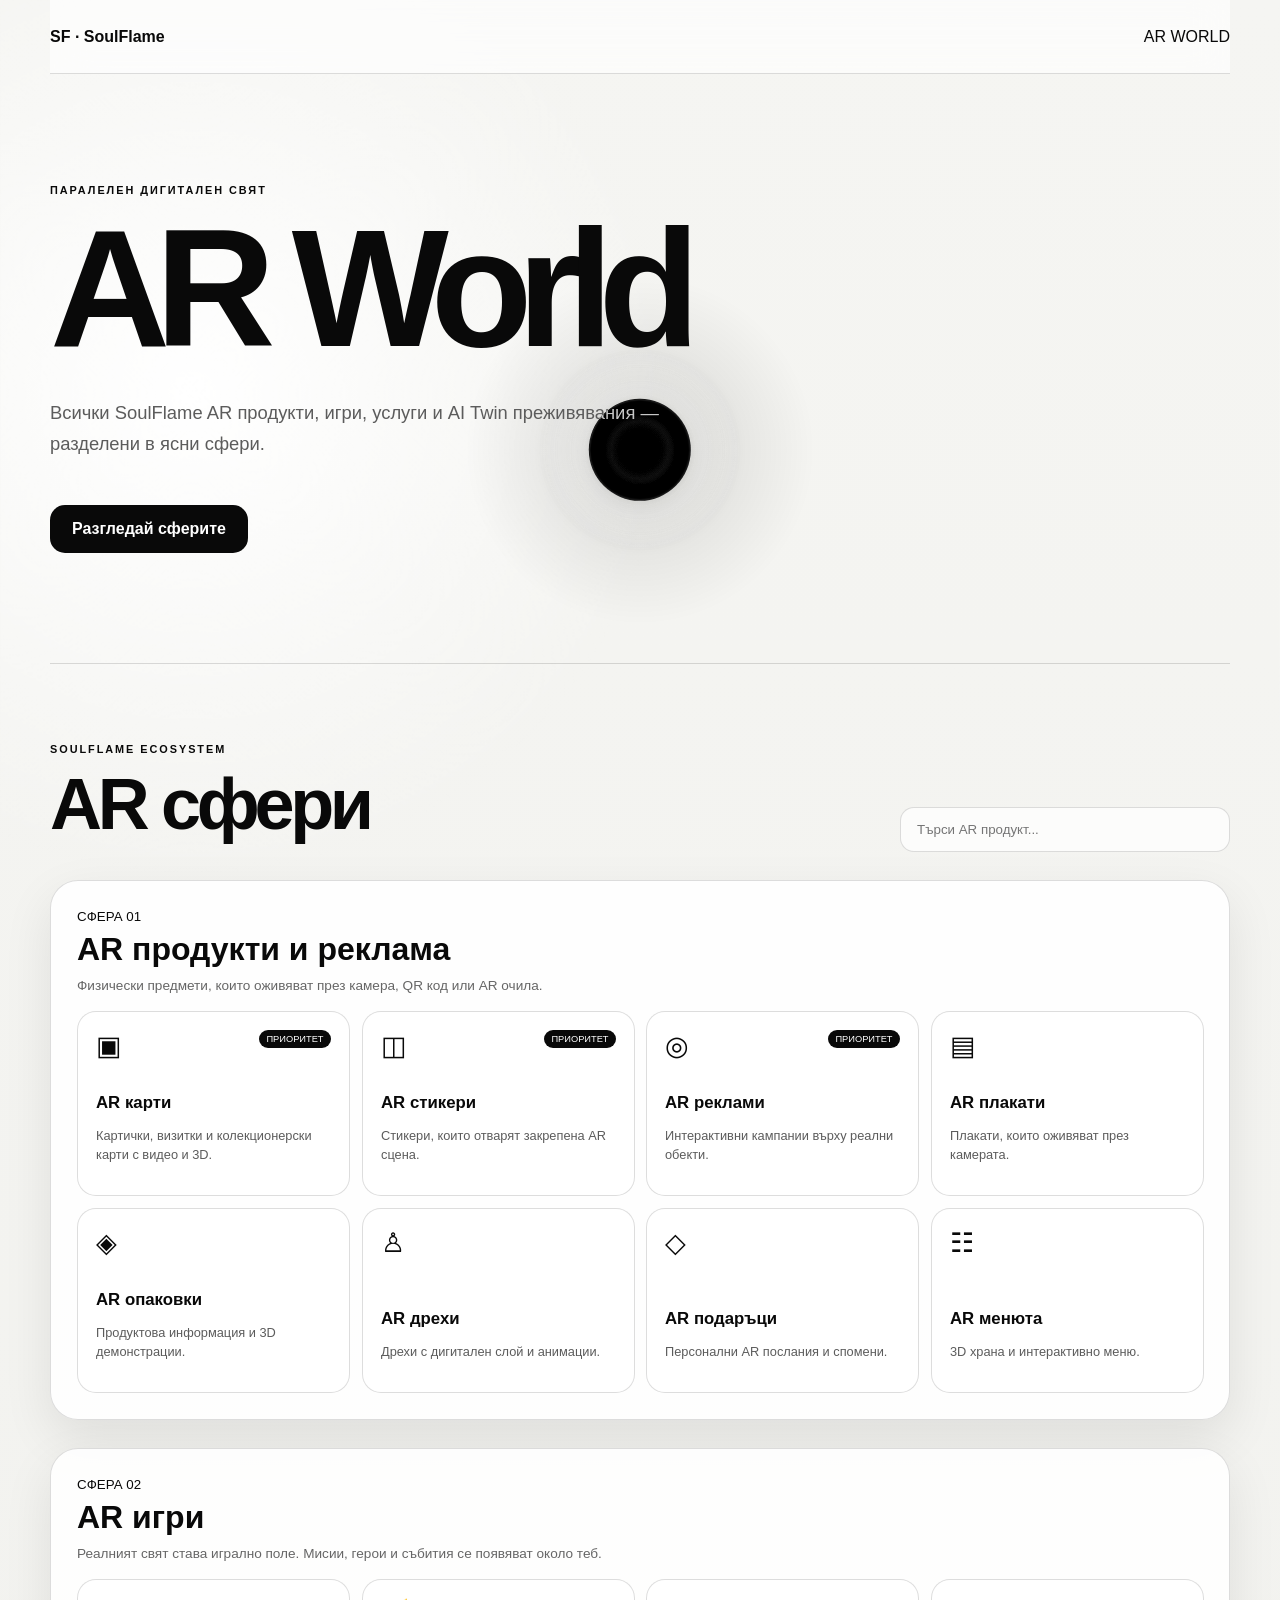
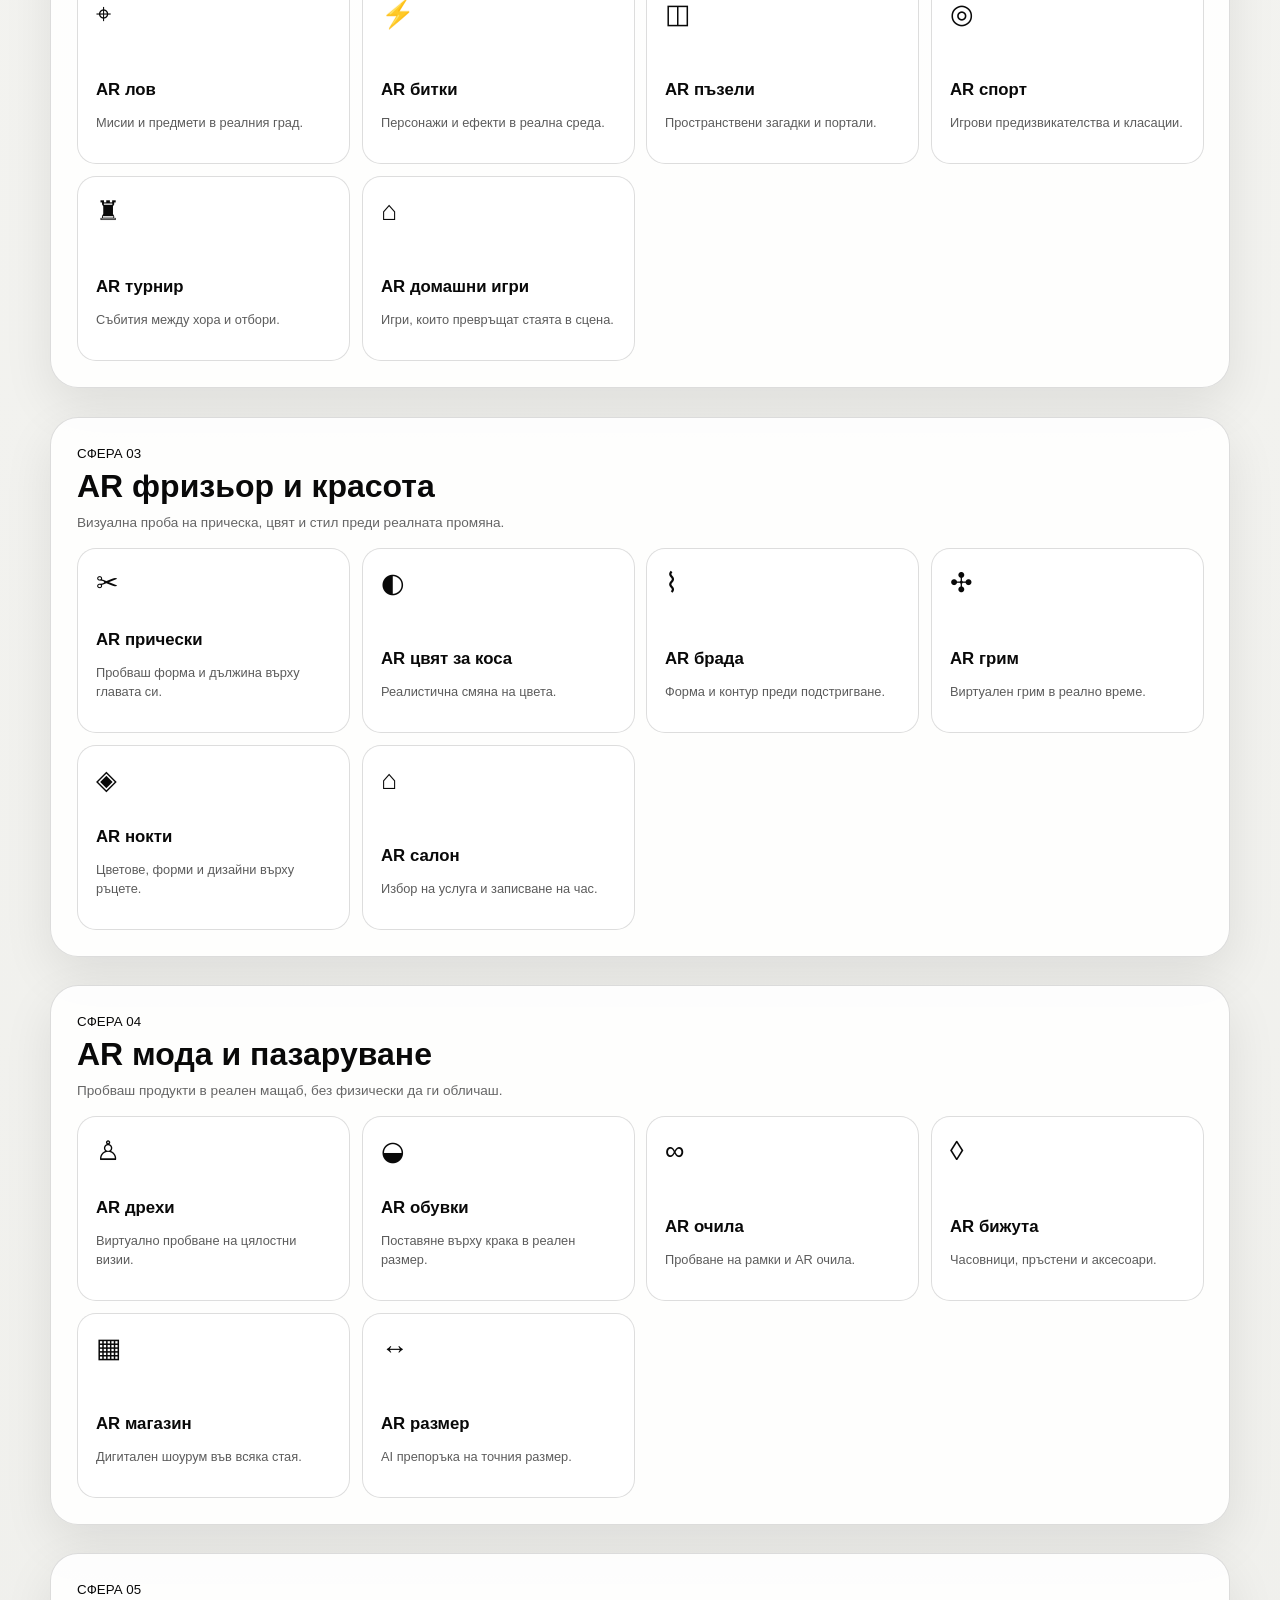
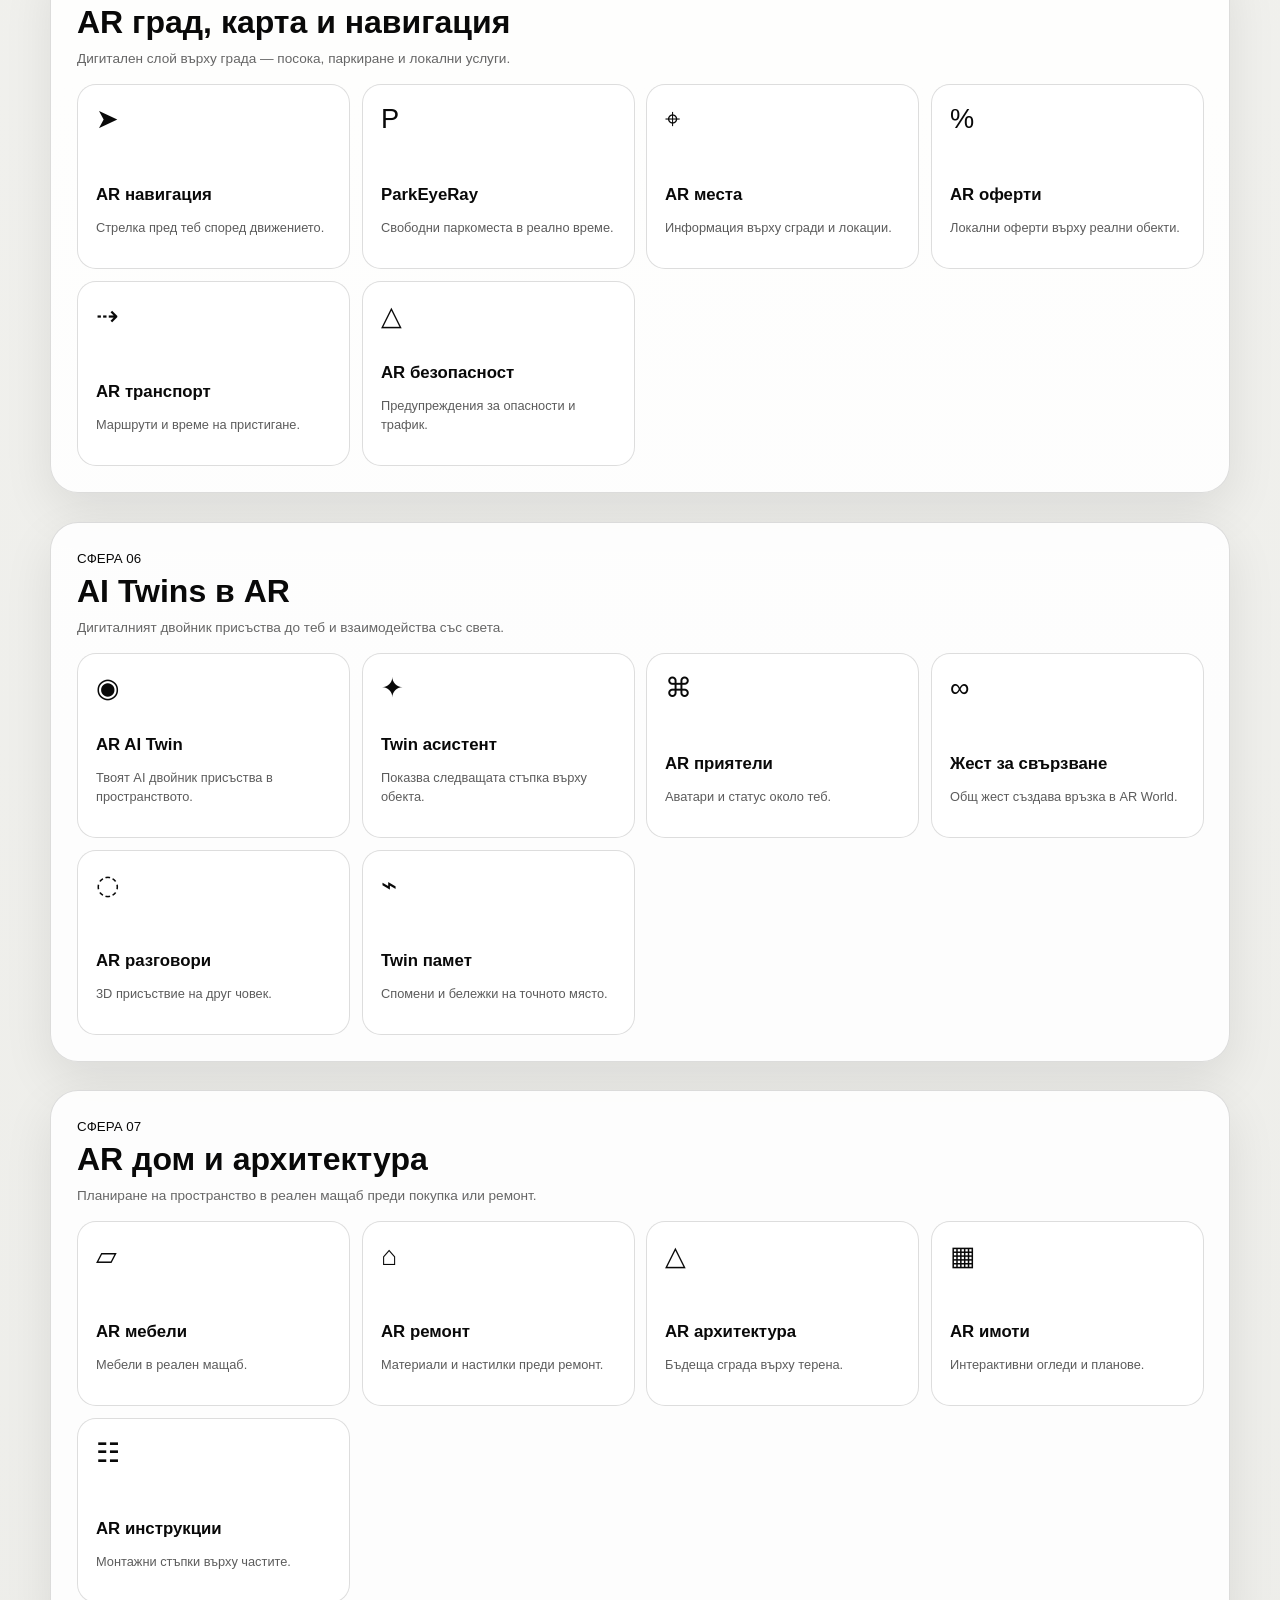
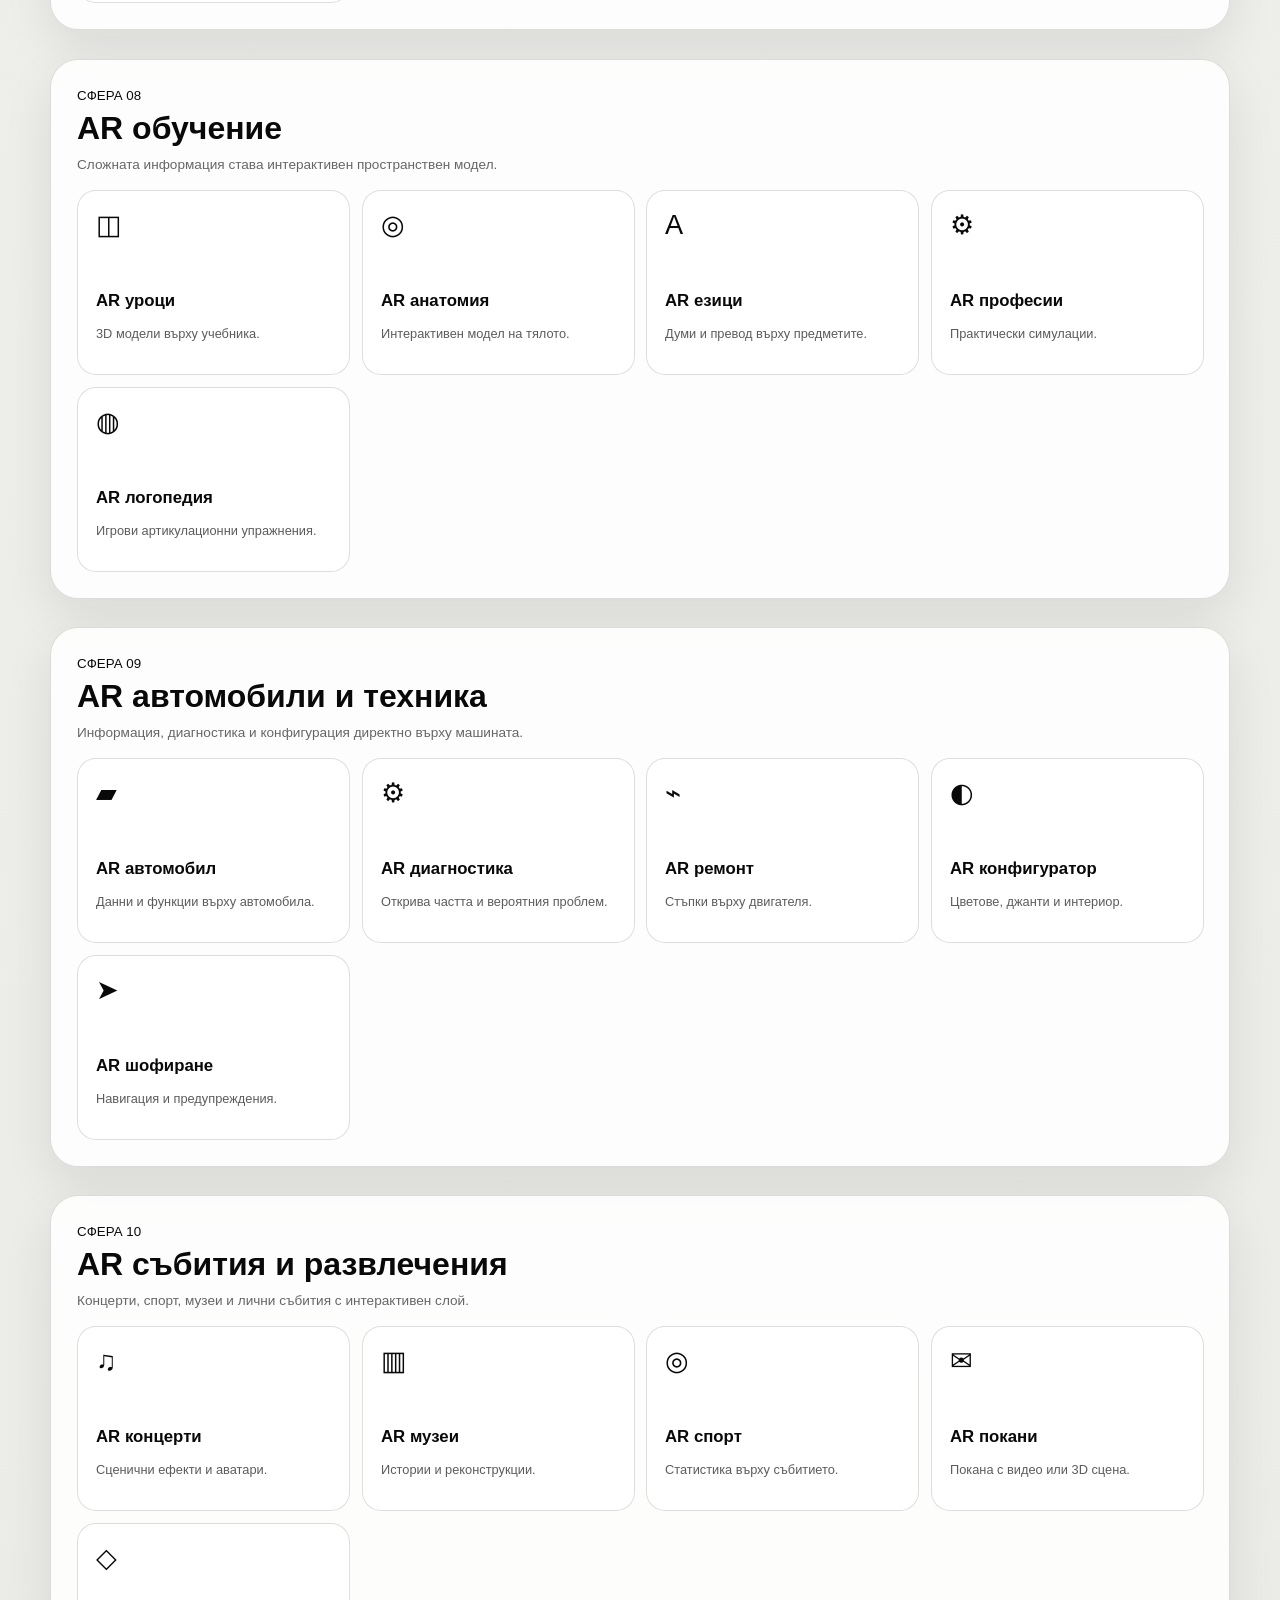
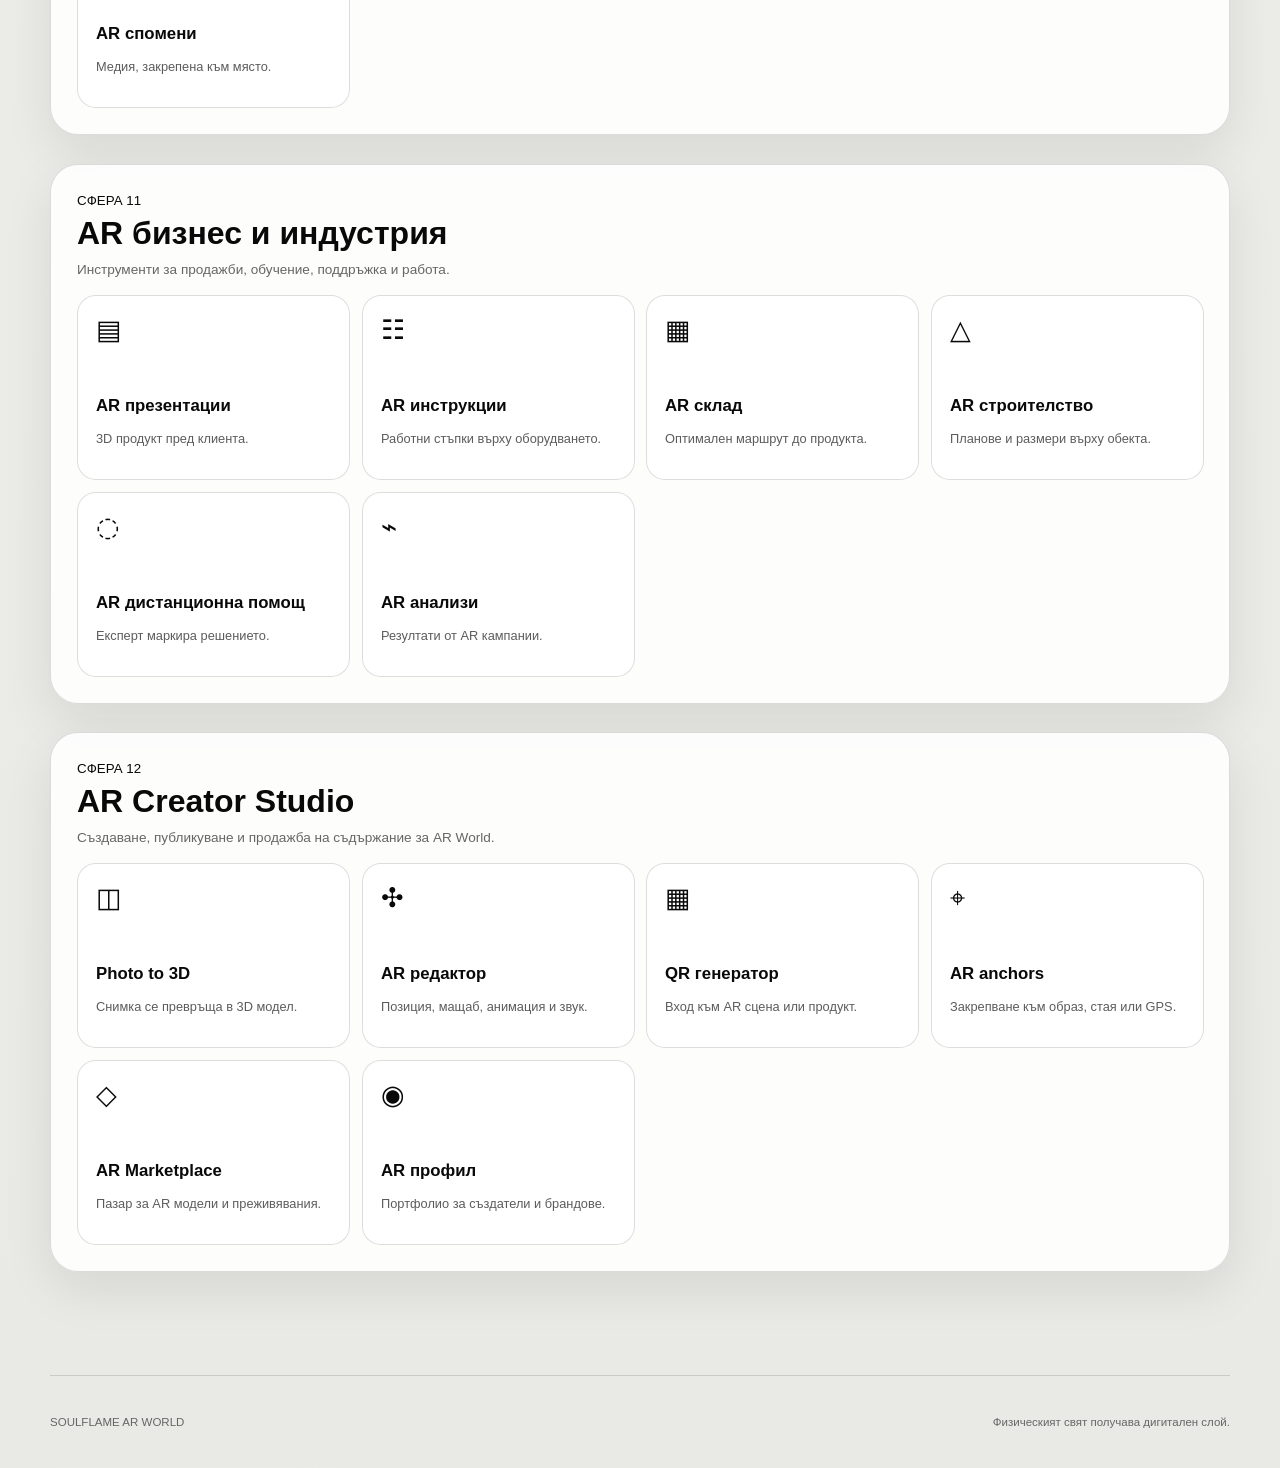
==== ar-world/index.html @ 96ba8c23 "Add final SoulFlame AR World deployment" ====
<!doctype html><html lang="bg"><head><meta charset="utf-8"><meta name="viewport" content="width=device-width,initial-scale=1"><meta name="theme-color" content="#f1f1ee"><title>AR World — SoulFlame</title><style>:root{--x:50vw;--y:50vh;--tx:0;--ty:0;font-family:Inter,Arial,sans-serif;color:#090909;background:#f1f1ee}*{box-sizing:border-box}html{scroll-behavior:smooth}body{margin:0;min-height:100vh;overflow-x:hidden;cursor:none;background:radial-gradient(circle at 15% 5%,#fff,transparent 30rem),linear-gradient(#f5f5f2,#e9e9e5)}a{color:inherit;text-decoration:none}.warp,.lens{position:fixed;pointer-events:none}.warp{inset:0;z-index:1;background:radial-gradient(52px 52px at var(--x) var(--y),#fff8,transparent 57%),radial-gradient(96px 96px at var(--x) var(--y),#0004,transparent 58%),radial-gradient(155px 155px at var(--x) var(--y),#fff3,transparent 67%),radial-gradient(230px 230px at var(--x) var(--y),#0002,transparent 76%);filter:grayscale(1) contrast(1.42)}.lens{left:var(--x);top:var(--y);width:clamp(76px,8vw,135px);aspect-ratio:1;transform:translate(-50%,-50%);border-radius:50%;z-index:99;background:#fff0;border:1px solid #fff2;backdrop-filter:invert(1) grayscale(1) contrast(1.82) brightness(1.03);-webkit-backdrop-filter:invert(1) grayscale(1) contrast(1.82) brightness(1.03);box-shadow:0 7px 18px #0000000d,inset 0 0 0 1px #ffffff0d}.lens:after{content:"";position:absolute;left:50%;top:50%;width:10px;height:10px;transform:translate(-50%,-50%);border-radius:50%;border:1px solid #0003}.wrap{position:relative;z-index:2;width:min(1180px,calc(100% - 32px));margin:auto}.top{height:74px;display:flex;align-items:center;justify-content:space-between;border-bottom:1px solid #0002;position:sticky;top:0;background:#ffffff9e;backdrop-filter:blur(18px);z-index:20}.brand{font-weight:850}.hero{min-height:590px;display:flex;flex-direction:column;justify-content:center;border-bottom:1px solid #0002;transform:perspective(1300px) rotateX(calc(var(--ty)*-1.5deg)) rotateY(calc(var(--tx)*1.5deg));transition:.14s}.hero small,.k{letter-spacing:.18em;font-weight:850;font-size:.68rem}.hero h1{font-size:clamp(4.5rem,13vw,10.5rem);line-height:.82;letter-spacing:-.09em;margin:24px 0}.hero p{max-width:650px;color:#5c5c5c;font-size:1.15rem;line-height:1.65}.btn{display:inline-flex;margin-top:28px;padding:15px 22px;border-radius:15px;background:#090909;color:#fff;font-weight:850;width:max-content}.catalog{padding:75px 0}.toolbar{display:flex;justify-content:space-between;align-items:end;gap:20px}.catalog h2{font-size:clamp(2.5rem,6vw,4.5rem);letter-spacing:-.06em;margin:.4rem 0}.search{width:min(330px,100%);padding:14px 16px;border:1px solid #0002;border-radius:14px;background:#ffffffb8}.sphere{padding:26px;margin:28px 0;border:1px solid #0002;border-radius:28px;background:#ffffffe0;box-shadow:0 18px 50px #00000016;transform:perspective(1400px) rotateX(calc(var(--ty)*-1deg)) rotateY(calc(var(--tx)*1deg));transition:.15s}.sphere h3{font-size:2rem;margin:.4rem 0 18px}.sphere .desc{color:#666;font-size:.85rem;margin:-8px 0 18px}.grid{display:grid;grid-template-columns:repeat(4,minmax(0,1fr));gap:12px}.card{min-height:185px;padding:18px;border:1px solid #0002;border-radius:19px;background:#fff;display:flex;flex-direction:column;transition:.13s;transform:perspective(900px) rotateX(var(--rx,0deg)) rotateY(var(--ry,0deg)) translate(var(--sx,0px),var(--sy,0px))}.card:hover{box-shadow:0 18px 35px #0002}.card b{font-size:1.05rem;margin-top:auto}.card p{font-size:.8rem;line-height:1.5;color:#5c5c5c}.icon{font-size:1.7rem}.badge{font-size:.58rem;background:#090909;color:#fff;padding:4px 7px;border-radius:999px;float:right}footer{padding:40px 0;border-top:1px solid #0002;color:#666;font-size:.72rem;display:flex;justify-content:space-between}@media(max-width:900px){.grid{grid-template-columns:repeat(2,1fr)}.toolbar{align-items:start;flex-direction:column}}@media(max-width:620px){body{cursor:auto}.lens,.warp{display:none}.grid{grid-template-columns:1fr}.hero,.sphere{transform:none}.wrap{width:calc(100% - 20px)}}</style></head><body><div class="warp"></div><div class="lens"></div><div class="wrap"><header class="top"><div class="brand">SF · SoulFlame</div><div>AR WORLD</div></header><section class="hero"><small>ПАРАЛЕЛЕН ДИГИТАЛЕН СВЯТ</small><h1>AR <strong>World</strong></h1><p>Всички SoulFlame AR продукти, игри, услуги и AI Twin преживявания — разделени в ясни сфери.</p><a class="btn" href="#catalog">Разгледай сферите</a></section><main id="catalog" class="catalog"><div class="toolbar"><div><span class="k">SOULFLAME ECOSYSTEM</span><h2>AR сфери</h2></div><input id="q" class="search" placeholder="Търси AR продукт..."></div><div id="spheres"></div></main><footer><span>SOULFLAME AR WORLD</span><span>Физическият свят получава дигитален слой.</span></footer></div><script>const D=[['AR продукти и реклама','Физически предмети, които оживяват през камера, QR код или AR очила.',[['AR карти','▣','Картички, визитки и колекционерски карти с видео и 3D.'],['AR стикери','◫','Стикери, които отварят закрепена AR сцена.'],['AR реклами','◎','Интерактивни кампании върху реални обекти.'],['AR плакати','▤','Плакати, които оживяват през камерата.'],['AR опаковки','◈','Продуктова информация и 3D демонстрации.'],['AR дрехи','♙','Дрехи с дигитален слой и анимации.'],['AR подаръци','◇','Персонални AR послания и спомени.'],['AR менюта','☷','3D храна и интерактивно меню.']]],['AR игри','Реалният свят става игрално поле. Мисии, герои и събития се появяват около теб.',[['AR лов','⌖','Мисии и предмети в реалния град.'],['AR битки','⚡','Персонажи и ефекти в реална среда.'],['AR пъзели','◫','Пространствени загадки и портали.'],['AR спорт','◎','Игрови предизвикателства и класации.'],['AR турнир','♜','Събития между хора и отбори.'],['AR домашни игри','⌂','Игри, които превръщат стаята в сцена.']]],['AR фризьор и красота','Визуална проба на прическа, цвят и стил преди реалната промяна.',[['AR прически','✂','Пробваш форма и дължина върху главата си.'],['AR цвят за коса','◐','Реалистична смяна на цвета.'],['AR брада','⌇','Форма и контур преди подстригване.'],['AR грим','✣','Виртуален грим в реално време.'],['AR нокти','◈','Цветове, форми и дизайни върху ръцете.'],['AR салон','⌂','Избор на услуга и записване на час.']]],['AR мода и пазаруване','Пробваш продукти в реален мащаб, без физически да ги обличаш.',[['AR дрехи','♙','Виртуално пробване на цялостни визии.'],['AR обувки','◒','Поставяне върху крака в реален размер.'],['AR очила','∞','Пробване на рамки и AR очила.'],['AR бижута','◊','Часовници, пръстени и аксесоари.'],['AR магазин','▦','Дигитален шоурум във всяка стая.'],['AR размер','↔','AI препоръка на точния размер.']]],['AR град, карта и навигация','Дигитален слой върху града — посока, паркиране и локални услуги.',[['AR навигация','➤','Стрелка пред теб според движението.'],['ParkEyeRay','P','Свободни паркоместа в реално време.'],['AR места','⌖','Информация върху сгради и локации.'],['AR оферти','%','Локални оферти върху реални обекти.'],['AR транспорт','⇢','Маршрути и време на пристигане.'],['AR безопасност','△','Предупреждения за опасности и трафик.']]],['AI Twins в AR','Дигиталният двойник присъства до теб и взаимодейства със света.',[['AR AI Twin','◉','Твоят AI двойник присъства в пространството.'],['Twin асистент','✦','Показва следващата стъпка върху обекта.'],['AR приятели','⌘','Аватари и статус около теб.'],['Жест за свързване','∞','Общ жест създава връзка в AR World.'],['AR разговори','◌','3D присъствие на друг човек.'],['Twin памет','⌁','Спомени и бележки на точното място.']]],['AR дом и архитектура','Планиране на пространство в реален мащаб преди покупка или ремонт.',[['AR мебели','▱','Мебели в реален мащаб.'],['AR ремонт','⌂','Материали и настилки преди ремонт.'],['AR архитектура','△','Бъдеща сграда върху терена.'],['AR имоти','▦','Интерактивни огледи и планове.'],['AR инструкции','☷','Монтажни стъпки върху частите.']]],['AR обучение','Сложната информация става интерактивен пространствен модел.',[['AR уроци','◫','3D модели върху учебника.'],['AR анатомия','◎','Интерактивен модел на тялото.'],['AR езици','A','Думи и превод върху предметите.'],['AR професии','⚙','Практически симулации.'],['AR логопедия','◍','Игрови артикулационни упражнения.']]],['AR автомобили и техника','Информация, диагностика и конфигурация директно върху машината.',[['AR автомобил','▰','Данни и функции върху автомобила.'],['AR диагностика','⚙','Открива частта и вероятния проблем.'],['AR ремонт','⌁','Стъпки върху двигателя.'],['AR конфигуратор','◐','Цветове, джанти и интериор.'],['AR шофиране','➤','Навигация и предупреждения.']]],['AR събития и развлечения','Концерти, спорт, музеи и лични събития с интерактивен слой.',[['AR концерти','♫','Сценични ефекти и аватари.'],['AR музеи','▥','Истории и реконструкции.'],['AR спорт','◎','Статистика върху събитието.'],['AR покани','✉','Покана с видео или 3D сцена.'],['AR спомени','◇','Медия, закрепена към място.']]],['AR бизнес и индустрия','Инструменти за продажби, обучение, поддръжка и работа.',[['AR презентации','▤','3D продукт пред клиента.'],['AR инструкции','☷','Работни стъпки върху оборудването.'],['AR склад','▦','Оптимален маршрут до продукта.'],['AR строителство','△','Планове и размери върху обекта.'],['AR дистанционна помощ','◌','Експерт маркира решението.'],['AR анализи','⌁','Резултати от AR кампании.']]],['AR Creator Studio','Създаване, публикуване и продажба на съдържание за AR World.',[['Photo to 3D','◫','Снимка се превръща в 3D модел.'],['AR редактор','✣','Позиция, мащаб, анимация и звук.'],['QR генератор','▦','Вход към AR сцена или продукт.'],['AR anchors','⌖','Закрепване към образ, стая или GPS.'],['AR Marketplace','◇','Пазар за AR модели и преживявания.'],['AR профил','◉','Портфолио за създатели и брандове.']]]];const R=document.getElementById('spheres'),Q=document.getElementById('q');function render(q=''){q=q.toLowerCase();R.innerHTML=D.map((s,i)=>{const a=s[2].filter(x=>(s[0]+s[1]+x.join(' ')).toLowerCase().includes(q));if(!a.length)return'';return`<section class="sphere"><small>СФЕРА ${String(i+1).padStart(2,'0')}</small><h3>${s[0]}</h3><p class="desc">${s[1]}</p><div class="grid">${a.map((x,j)=>`<article class="card"><div><span class="icon">${x[1]}</span>${i===0&&j<3?'<span class="badge">ПРИОРИТЕТ</span>':''}</div><b>${x[0]}</b><p>${x[2]}</p></article>`).join('')}</div></section>`}).join('')}Q.oninput=e=>render(e.target.value);render();let mx=innerWidth/2,my=innerHeight/2,p=0;function tick(){p=0;let r=document.documentElement;r.style.setProperty('--x',mx+'px');r.style.setProperty('--y',my+'px');let ox=(mx-innerWidth/2)/(innerWidth/2),oy=(my-innerHeight/2)/(innerHeight/2);r.style.setProperty('--tx',(ox*5.4).toFixed(2));r.style.setProperty('--ty',(oy*5.4).toFixed(2));document.querySelectorAll('.card').forEach(c=>{let b=c.getBoundingClientRect(),dx=mx-(b.left+b.width/2),dy=my-(b.top+b.height/2),d=Math.hypot(dx,dy),f=Math.max(0,1-d/180);c.style.setProperty('--ry',((dx/b.width)*8*f).toFixed(2)+'deg');c.style.setProperty('--rx',((-dy/b.height)*8*f).toFixed(2)+'deg');c.style.setProperty('--sx',((dx/b.width)*8*f).toFixed(2)+'px');c.style.setProperty('--sy',((dy/b.height)*8*f).toFixed(2)+'px')})}addEventListener('pointermove',e=>{mx=e.clientX;my=e.clientY;if(!p){p=1;requestAnimationFrame(tick)}});tick();</script></body></html>
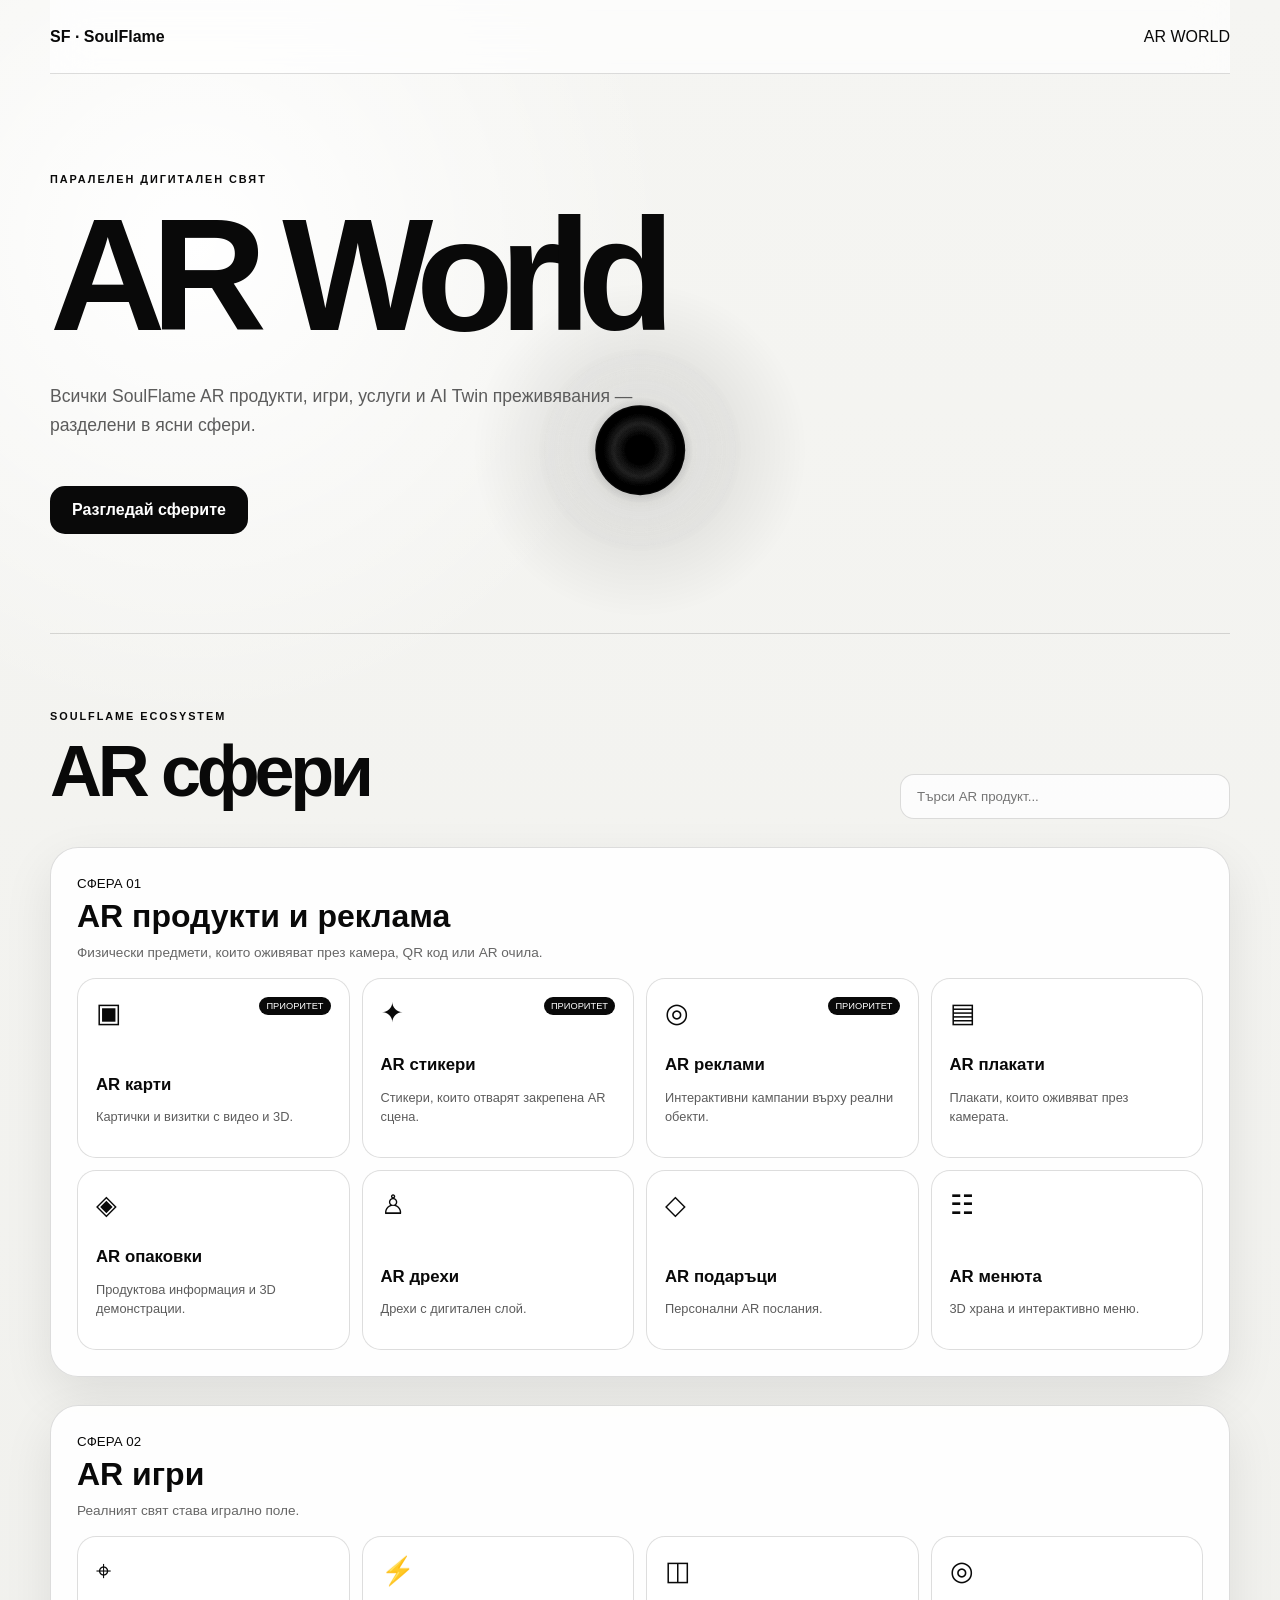
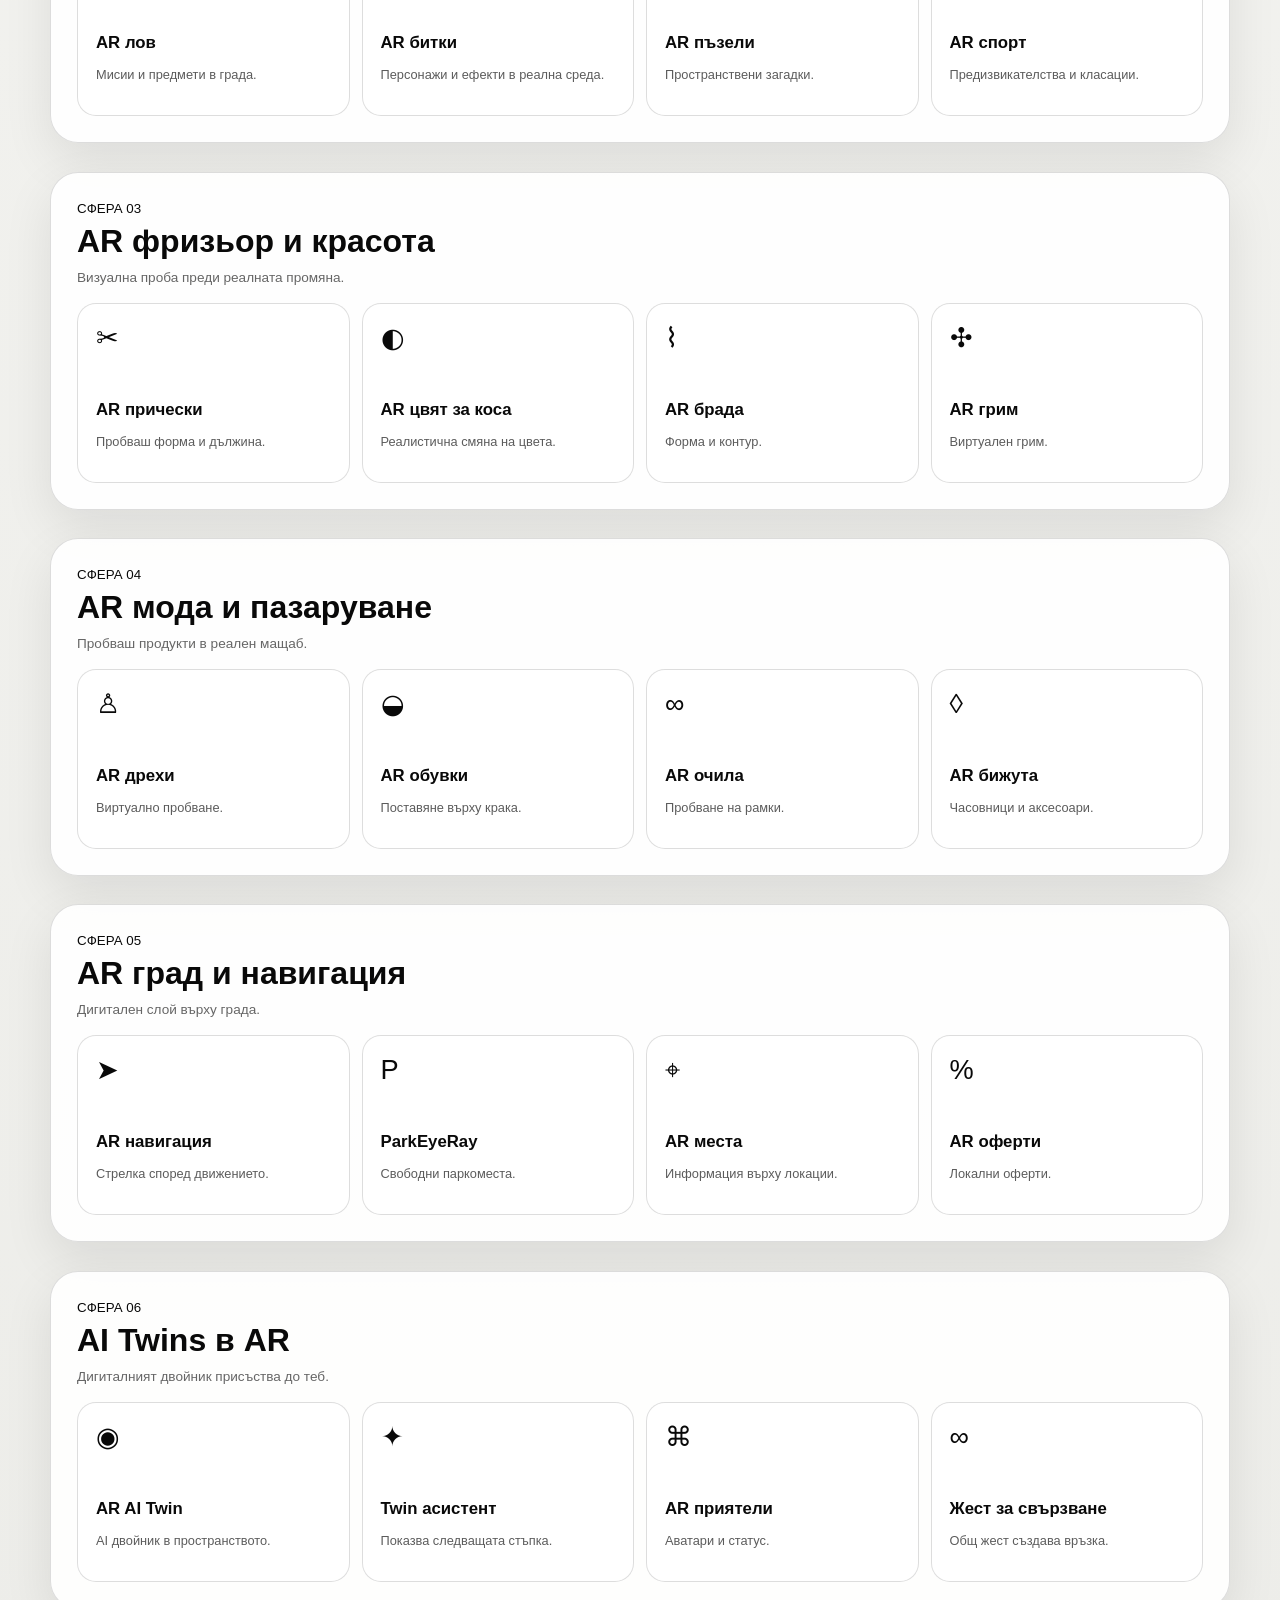
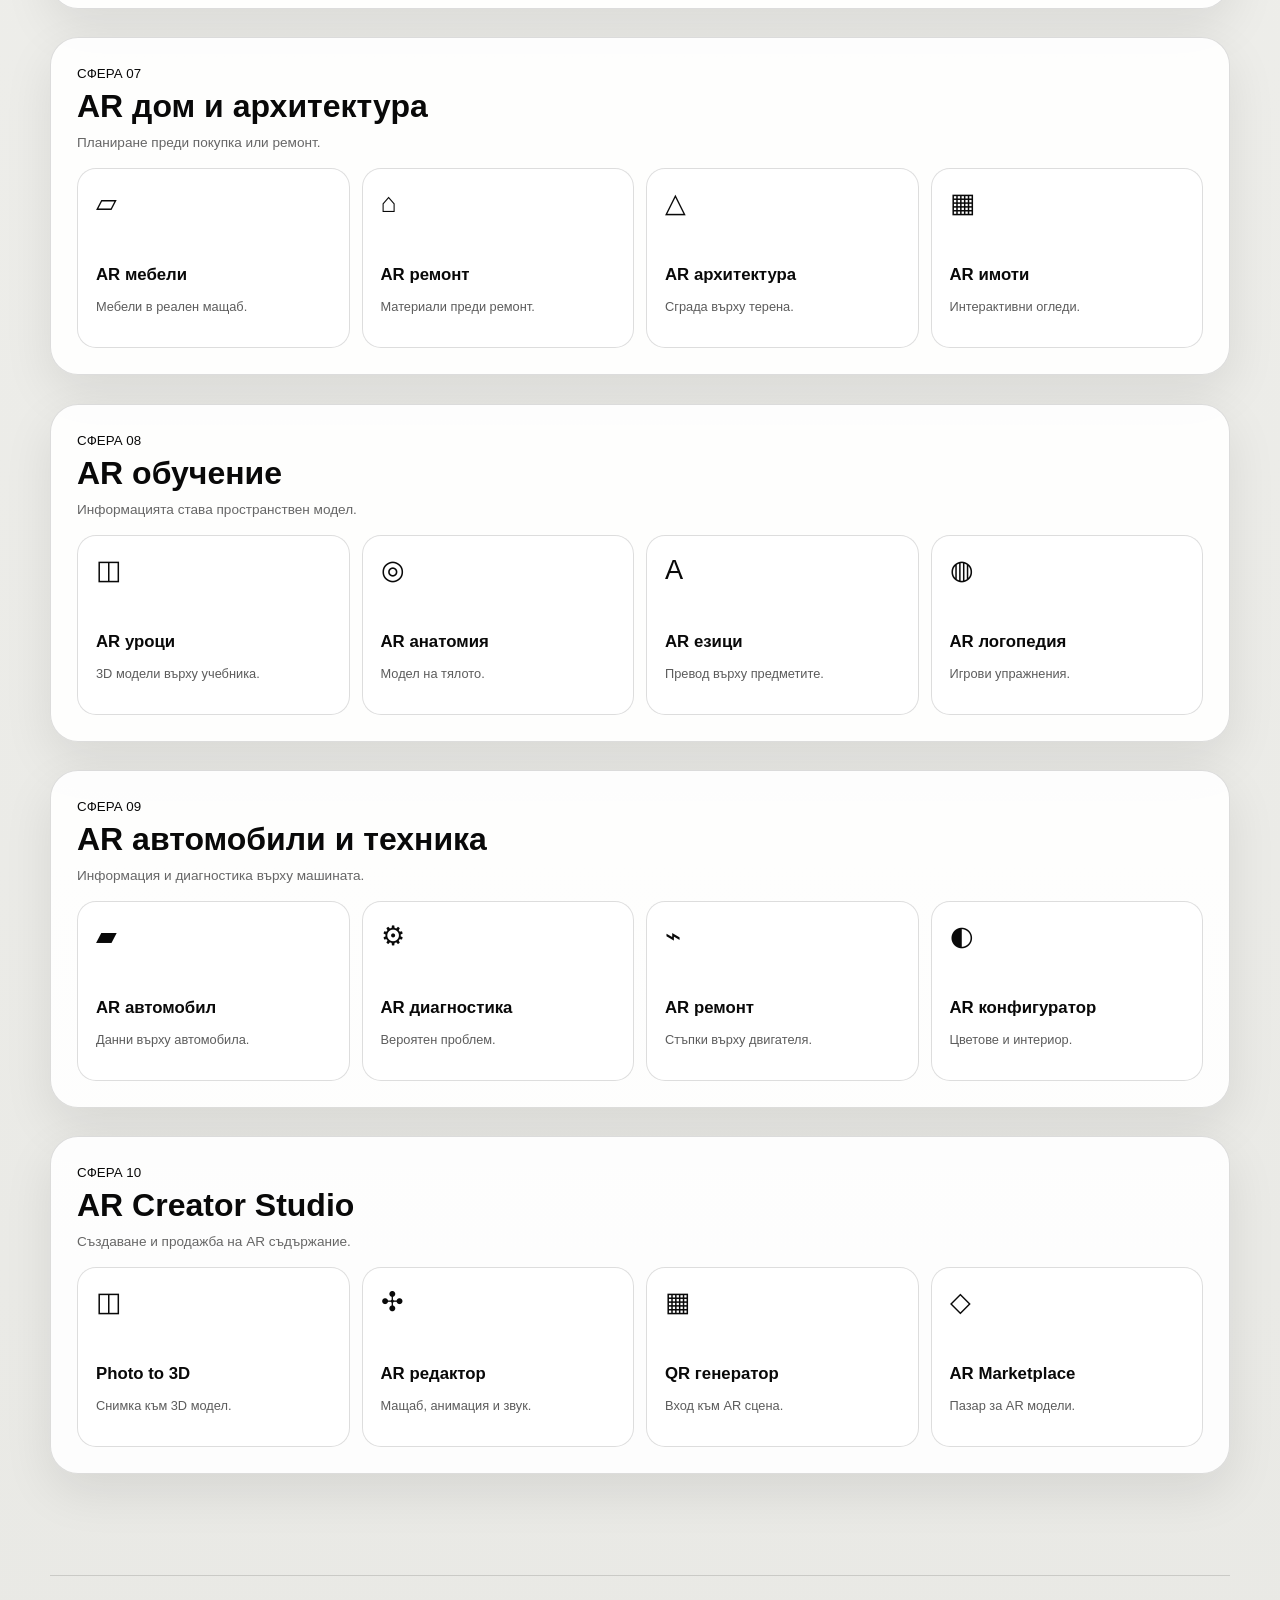
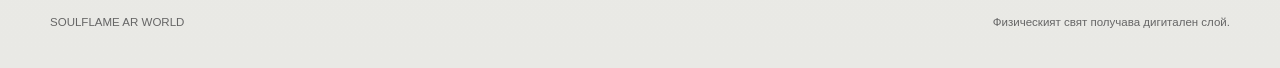
==== commit 412e5ebd: "Add AR stickers store link" ====
--- a/ar-world/index.html
+++ b/ar-world/index.html
@@ -1 +1 @@
-<!doctype html><html lang="bg"><head><meta charset="utf-8"><meta name="viewport" content="width=device-width,initial-scale=1"><meta name="theme-color" content="#f1f1ee"><title>AR World — SoulFlame</title><style>:root{--x:50vw;--y:50vh;--tx:0;--ty:0;font-family:Inter,Arial,sans-serif;color:#090909;background:#f1f1ee}*{box-sizing:border-box}html{scroll-behavior:smooth}body{margin:0;min-height:100vh;overflow-x:hidden;cursor:none;background:radial-gradient(circle at 15% 5%,#fff,transparent 30rem),linear-gradient(#f5f5f2,#e9e9e5)}a{color:inherit;text-decoration:none}.warp,.lens{position:fixed;pointer-events:none}.warp{inset:0;z-index:1;background:radial-gradient(52px 52px at var(--x) var(--y),#fff8,transparent 57%),radial-gradient(96px 96px at var(--x) var(--y),#0004,transparent 58%),radial-gradient(155px 155px at var(--x) var(--y),#fff3,transparent 67%),radial-gradient(230px 230px at var(--x) var(--y),#0002,transparent 76%);filter:grayscale(1) contrast(1.42)}.lens{left:var(--x);top:var(--y);width:clamp(76px,8vw,135px);aspect-ratio:1;transform:translate(-50%,-50%);border-radius:50%;z-index:99;background:#fff0;border:1px solid #fff2;backdrop-filter:invert(1) grayscale(1) contrast(1.82) brightness(1.03);-webkit-backdrop-filter:invert(1) grayscale(1) contrast(1.82) brightness(1.03);box-shadow:0 7px 18px #0000000d,inset 0 0 0 1px #ffffff0d}.lens:after{content:"";position:absolute;left:50%;top:50%;width:10px;height:10px;transform:translate(-50%,-50%);border-radius:50%;border:1px solid #0003}.wrap{position:relative;z-index:2;width:min(1180px,calc(100% - 32px));margin:auto}.top{height:74px;display:flex;align-items:center;justify-content:space-between;border-bottom:1px solid #0002;position:sticky;top:0;background:#ffffff9e;backdrop-filter:blur(18px);z-index:20}.brand{font-weight:850}.hero{min-height:590px;display:flex;flex-direction:column;justify-content:center;border-bottom:1px solid #0002;transform:perspective(1300px) rotateX(calc(var(--ty)*-1.5deg)) rotateY(calc(var(--tx)*1.5deg));transition:.14s}.hero small,.k{letter-spacing:.18em;font-weight:850;font-size:.68rem}.hero h1{font-size:clamp(4.5rem,13vw,10.5rem);line-height:.82;letter-spacing:-.09em;margin:24px 0}.hero p{max-width:650px;color:#5c5c5c;font-size:1.15rem;line-height:1.65}.btn{display:inline-flex;margin-top:28px;padding:15px 22px;border-radius:15px;background:#090909;color:#fff;font-weight:850;width:max-content}.catalog{padding:75px 0}.toolbar{display:flex;justify-content:space-between;align-items:end;gap:20px}.catalog h2{font-size:clamp(2.5rem,6vw,4.5rem);letter-spacing:-.06em;margin:.4rem 0}.search{width:min(330px,100%);padding:14px 16px;border:1px solid #0002;border-radius:14px;background:#ffffffb8}.sphere{padding:26px;margin:28px 0;border:1px solid #0002;border-radius:28px;background:#ffffffe0;box-shadow:0 18px 50px #00000016;transform:perspective(1400px) rotateX(calc(var(--ty)*-1deg)) rotateY(calc(var(--tx)*1deg));transition:.15s}.sphere h3{font-size:2rem;margin:.4rem 0 18px}.sphere .desc{color:#666;font-size:.85rem;margin:-8px 0 18px}.grid{display:grid;grid-template-columns:repeat(4,minmax(0,1fr));gap:12px}.card{min-height:185px;padding:18px;border:1px solid #0002;border-radius:19px;background:#fff;display:flex;flex-direction:column;transition:.13s;transform:perspective(900px) rotateX(var(--rx,0deg)) rotateY(var(--ry,0deg)) translate(var(--sx,0px),var(--sy,0px))}.card:hover{box-shadow:0 18px 35px #0002}.card b{font-size:1.05rem;margin-top:auto}.card p{font-size:.8rem;line-height:1.5;color:#5c5c5c}.icon{font-size:1.7rem}.badge{font-size:.58rem;background:#090909;color:#fff;padding:4px 7px;border-radius:999px;float:right}footer{padding:40px 0;border-top:1px solid #0002;color:#666;font-size:.72rem;display:flex;justify-content:space-between}@media(max-width:900px){.grid{grid-template-columns:repeat(2,1fr)}.toolbar{align-items:start;flex-direction:column}}@media(max-width:620px){body{cursor:auto}.lens,.warp{display:none}.grid{grid-template-columns:1fr}.hero,.sphere{transform:none}.wrap{width:calc(100% - 20px)}}</style></head><body><div class="warp"></div><div class="lens"></div><div class="wrap"><header class="top"><div class="brand">SF · SoulFlame</div><div>AR WORLD</div></header><section class="hero"><small>ПАРАЛЕЛЕН ДИГИТАЛЕН СВЯТ</small><h1>AR <strong>World</strong></h1><p>Всички SoulFlame AR продукти, игри, услуги и AI Twin преживявания — разделени в ясни сфери.</p><a class="btn" href="#catalog">Разгледай сферите</a></section><main id="catalog" class="catalog"><div class="toolbar"><div><span class="k">SOULFLAME ECOSYSTEM</span><h2>AR сфери</h2></div><input id="q" class="search" placeholder="Търси AR продукт..."></div><div id="spheres"></div></main><footer><span>SOULFLAME AR WORLD</span><span>Физическият свят получава дигитален слой.</span></footer></div><script>const D=[['AR продукти и реклама','Физически предмети, които оживяват през камера, QR код или AR очила.',[['AR карти','▣','Картички, визитки и колекционерски карти с видео и 3D.'],['AR стикери','◫','Стикери, които отварят закрепена AR сцена.'],['AR реклами','◎','Интерактивни кампании върху реални обекти.'],['AR плакати','▤','Плакати, които оживяват през камерата.'],['AR опаковки','◈','Продуктова информация и 3D демонстрации.'],['AR дрехи','♙','Дрехи с дигитален слой и анимации.'],['AR подаръци','◇','Персонални AR послания и спомени.'],['AR менюта','☷','3D храна и интерактивно меню.']]],['AR игри','Реалният свят става игрално поле. Мисии, герои и събития се появяват около теб.',[['AR лов','⌖','Мисии и предмети в реалния град.'],['AR битки','⚡','Персонажи и ефекти в реална среда.'],['AR пъзели','◫','Пространствени загадки и портали.'],['AR спорт','◎','Игрови предизвикателства и класации.'],['AR турнир','♜','Събития между хора и отбори.'],['AR домашни игри','⌂','Игри, които превръщат стаята в сцена.']]],['AR фризьор и красота','Визуална проба на прическа, цвят и стил преди реалната промяна.',[['AR прически','✂','Пробваш форма и дължина върху главата си.'],['AR цвят за коса','◐','Реалистична смяна на цвета.'],['AR брада','⌇','Форма и контур преди подстригване.'],['AR грим','✣','Виртуален грим в реално време.'],['AR нокти','◈','Цветове, форми и дизайни върху ръцете.'],['AR салон','⌂','Избор на услуга и записване на час.']]],['AR мода и пазаруване','Пробваш продукти в реален мащаб, без физически да ги обличаш.',[['AR дрехи','♙','Виртуално пробване на цялостни визии.'],['AR обувки','◒','Поставяне върху крака в реален размер.'],['AR очила','∞','Пробване на рамки и AR очила.'],['AR бижута','◊','Часовници, пръстени и аксесоари.'],['AR магазин','▦','Дигитален шоурум във всяка стая.'],['AR размер','↔','AI препоръка на точния размер.']]],['AR град, карта и навигация','Дигитален слой върху града — посока, паркиране и локални услуги.',[['AR навигация','➤','Стрелка пред теб според движението.'],['ParkEyeRay','P','Свободни паркоместа в реално време.'],['AR места','⌖','Информация върху сгради и локации.'],['AR оферти','%','Локални оферти върху реални обекти.'],['AR транспорт','⇢','Маршрути и време на пристигане.'],['AR безопасност','△','Предупреждения за опасности и трафик.']]],['AI Twins в AR','Дигиталният двойник присъства до теб и взаимодейства със света.',[['AR AI Twin','◉','Твоят AI двойник присъства в пространството.'],['Twin асистент','✦','Показва следващата стъпка върху обекта.'],['AR приятели','⌘','Аватари и статус около теб.'],['Жест за свързване','∞','Общ жест създава връзка в AR World.'],['AR разговори','◌','3D присъствие на друг човек.'],['Twin памет','⌁','Спомени и бележки на точното място.']]],['AR дом и архитектура','Планиране на пространство в реален мащаб преди покупка или ремонт.',[['AR мебели','▱','Мебели в реален мащаб.'],['AR ремонт','⌂','Материали и настилки преди ремонт.'],['AR архитектура','△','Бъдеща сграда върху терена.'],['AR имоти','▦','Интерактивни огледи и планове.'],['AR инструкции','☷','Монтажни стъпки върху частите.']]],['AR обучение','Сложната информация става интерактивен пространствен модел.',[['AR уроци','◫','3D модели върху учебника.'],['AR анатомия','◎','Интерактивен модел на тялото.'],['AR езици','A','Думи и превод върху предметите.'],['AR професии','⚙','Практически симулации.'],['AR логопедия','◍','Игрови артикулационни упражнения.']]],['AR автомобили и техника','Информация, диагностика и конфигурация директно върху машината.',[['AR автомобил','▰','Данни и функции върху автомобила.'],['AR диагностика','⚙','Открива частта и вероятния проблем.'],['AR ремонт','⌁','Стъпки върху двигателя.'],['AR конфигуратор','◐','Цветове, джанти и интериор.'],['AR шофиране','➤','Навигация и предупреждения.']]],['AR събития и развлечения','Концерти, спорт, музеи и лични събития с интерактивен слой.',[['AR концерти','♫','Сценични ефекти и аватари.'],['AR музеи','▥','Истории и реконструкции.'],['AR спорт','◎','Статистика върху събитието.'],['AR покани','✉','Покана с видео или 3D сцена.'],['AR спомени','◇','Медия, закрепена към място.']]],['AR бизнес и индустрия','Инструменти за продажби, обучение, поддръжка и работа.',[['AR презентации','▤','3D продукт пред клиента.'],['AR инструкции','☷','Работни стъпки върху оборудването.'],['AR склад','▦','Оптимален маршрут до продукта.'],['AR строителство','△','Планове и размери върху обекта.'],['AR дистанционна помощ','◌','Експерт маркира решението.'],['AR анализи','⌁','Резултати от AR кампании.']]],['AR Creator Studio','Създаване, публикуване и продажба на съдържание за AR World.',[['Photo to 3D','◫','Снимка се превръща в 3D модел.'],['AR редактор','✣','Позиция, мащаб, анимация и звук.'],['QR генератор','▦','Вход към AR сцена или продукт.'],['AR anchors','⌖','Закрепване към образ, стая или GPS.'],['AR Marketplace','◇','Пазар за AR модели и преживявания.'],['AR профил','◉','Портфолио за създатели и брандове.']]]];const R=document.getElementById('spheres'),Q=document.getElementById('q');function render(q=''){q=q.toLowerCase();R.innerHTML=D.map((s,i)=>{const a=s[2].filter(x=>(s[0]+s[1]+x.join(' ')).toLowerCase().includes(q));if(!a.length)return'';return`<section class="sphere"><small>СФЕРА ${String(i+1).padStart(2,'0')}</small><h3>${s[0]}</h3><p class="desc">${s[1]}</p><div class="grid">${a.map((x,j)=>`<article class="card"><div><span class="icon">${x[1]}</span>${i===0&&j<3?'<span class="badge">ПРИОРИТЕТ</span>':''}</div><b>${x[0]}</b><p>${x[2]}</p></article>`).join('')}</div></section>`}).join('')}Q.oninput=e=>render(e.target.value);render();let mx=innerWidth/2,my=innerHeight/2,p=0;function tick(){p=0;let r=document.documentElement;r.style.setProperty('--x',mx+'px');r.style.setProperty('--y',my+'px');let ox=(mx-innerWidth/2)/(innerWidth/2),oy=(my-innerHeight/2)/(innerHeight/2);r.style.setProperty('--tx',(ox*5.4).toFixed(2));r.style.setProperty('--ty',(oy*5.4).toFixed(2));document.querySelectorAll('.card').forEach(c=>{let b=c.getBoundingClientRect(),dx=mx-(b.left+b.width/2),dy=my-(b.top+b.height/2),d=Math.hypot(dx,dy),f=Math.max(0,1-d/180);c.style.setProperty('--ry',((dx/b.width)*8*f).toFixed(2)+'deg');c.style.setProperty('--rx',((-dy/b.height)*8*f).toFixed(2)+'deg');c.style.setProperty('--sx',((dx/b.width)*8*f).toFixed(2)+'px');c.style.setProperty('--sy',((dy/b.height)*8*f).toFixed(2)+'px')})}addEventListener('pointermove',e=>{mx=e.clientX;my=e.clientY;if(!p){p=1;requestAnimationFrame(tick)}});tick();</script></body></html>+<!doctype html><html lang="bg"><head><meta charset="utf-8"><meta name="viewport" content="width=device-width,initial-scale=1"><title>AR World — SoulFlame</title><style>:root{--x:50vw;--y:50vh;--tx:0;--ty:0;font-family:Inter,Arial,sans-serif;color:#090909;background:#f2f2ef}*{box-sizing:border-box}html{scroll-behavior:smooth}body{margin:0;min-height:100vh;overflow-x:hidden;cursor:none;background:radial-gradient(circle at 15% 5%,#fff,transparent 30rem),linear-gradient(#f5f5f2,#e9e9e5)}a{color:inherit;text-decoration:none}.warp,.lens{position:fixed;pointer-events:none}.warp{inset:0;z-index:1;background:radial-gradient(48px 48px at var(--x) var(--y),#fff8,transparent 56%),radial-gradient(92px 92px at var(--x) var(--y),#0005,transparent 58%),radial-gradient(150px 150px at var(--x) var(--y),#fff3,transparent 68%),radial-gradient(220px 220px at var(--x) var(--y),#0002,transparent 76%);filter:grayscale(1) contrast(1.45)}.lens{left:var(--x);top:var(--y);width:clamp(70px,7vw,118px);aspect-ratio:1;transform:translate(-50%,-50%);border-radius:50%;z-index:99;background:transparent;border:1px solid #fff1;backdrop-filter:invert(1) grayscale(1) contrast(1.9);-webkit-backdrop-filter:invert(1) grayscale(1) contrast(1.9);box-shadow:0 6px 16px #0001}.lens:after{content:"";position:absolute;left:50%;top:50%;width:9px;height:9px;transform:translate(-50%,-50%);border-radius:50%;border:1px solid #0003}.wrap{position:relative;z-index:2;width:min(1180px,calc(100% - 32px));margin:auto}.top{height:74px;display:flex;align-items:center;justify-content:space-between;border-bottom:1px solid #0002;position:sticky;top:0;background:#ffffffa8;backdrop-filter:blur(18px);z-index:20}.brand{font-weight:850}.hero{min-height:560px;display:flex;flex-direction:column;justify-content:center;border-bottom:1px solid #0002;transform:perspective(1300px) rotateX(calc(var(--ty)*-1.3deg)) rotateY(calc(var(--tx)*1.3deg))}.hero small,.k{letter-spacing:.18em;font-weight:850;font-size:.68rem}.hero h1{font-size:clamp(4.5rem,13vw,10rem);line-height:.82;letter-spacing:-.09em;margin:24px 0}.hero p{max-width:650px;color:#5c5c5c;font-size:1.1rem;line-height:1.65}.btn{display:inline-flex;margin-top:28px;padding:15px 22px;border-radius:15px;background:#090909;color:#fff;font-weight:850;width:max-content}.catalog{padding:72px 0}.toolbar{display:flex;justify-content:space-between;align-items:end;gap:20px}.catalog h2{font-size:clamp(2.5rem,6vw,4.5rem);letter-spacing:-.06em;margin:.4rem 0}.search{width:min(330px,100%);padding:14px 16px;border:1px solid #0002;border-radius:14px;background:#ffffffc4}.sphere{padding:26px;margin:28px 0;border:1px solid #0002;border-radius:28px;background:#ffffffe8;box-shadow:0 18px 50px #00000016;transform:perspective(1400px) rotateX(calc(var(--ty)*-.8deg)) rotateY(calc(var(--tx)*.8deg))}.sphere h3{font-size:2rem;margin:.4rem 0 18px}.desc{color:#666;font-size:.85rem;margin:-8px 0 18px}.grid{display:grid;grid-template-columns:repeat(4,minmax(0,1fr));gap:12px}.card{min-height:180px;padding:18px;border:1px solid #0002;border-radius:19px;background:#fff;display:flex;flex-direction:column;transition:.15s}.card:hover{transform:translateY(-5px);box-shadow:0 18px 35px #0002}.card b{font-size:1.05rem;margin-top:auto}.card p{font-size:.8rem;line-height:1.5;color:#5c5c5c}.icon{font-size:1.7rem}.badge{font-size:.58rem;background:#090909;color:#fff;padding:4px 7px;border-radius:999px;float:right}footer{padding:40px 0;border-top:1px solid #0002;color:#666;font-size:.72rem;display:flex;justify-content:space-between}@media(max-width:900px){.grid{grid-template-columns:repeat(2,1fr)}.toolbar{align-items:start;flex-direction:column}}@media(max-width:620px){body{cursor:auto}.lens,.warp{display:none}.grid{grid-template-columns:1fr}.hero,.sphere{transform:none}.wrap{width:calc(100% - 20px)}}</style></head><body><div class="warp"></div><div class="lens"></div><div class="wrap"><header class="top"><div class="brand">SF · SoulFlame</div><div>AR WORLD</div></header><section class="hero"><small>ПАРАЛЕЛЕН ДИГИТАЛЕН СВЯТ</small><h1>AR <strong>World</strong></h1><p>Всички SoulFlame AR продукти, игри, услуги и AI Twin преживявания — разделени в ясни сфери.</p><a class="btn" href="#catalog">Разгледай сферите</a></section><main id="catalog" class="catalog"><div class="toolbar"><div><span class="k">SOULFLAME ECOSYSTEM</span><h2>AR сфери</h2></div><input id="q" class="search" placeholder="Търси AR продукт..."></div><div id="spheres"></div></main><footer><span>SOULFLAME AR WORLD</span><span>Физическият свят получава дигитален слой.</span></footer></div><script>const D=[['AR продукти и реклама','Физически предмети, които оживяват през камера, QR код или AR очила.',[['AR карти','▣','Картички и визитки с видео и 3D.'],['AR стикери','✦','Стикери, които отварят закрепена AR сцена.','ar_stikeri.html'],['AR реклами','◎','Интерактивни кампании върху реални обекти.'],['AR плакати','▤','Плакати, които оживяват през камерата.'],['AR опаковки','◈','Продуктова информация и 3D демонстрации.'],['AR дрехи','♙','Дрехи с дигитален слой.'],['AR подаръци','◇','Персонални AR послания.'],['AR менюта','☷','3D храна и интерактивно меню.']]],['AR игри','Реалният свят става игрално поле.',[['AR лов','⌖','Мисии и предмети в града.'],['AR битки','⚡','Персонажи и ефекти в реална среда.'],['AR пъзели','◫','Пространствени загадки.'],['AR спорт','◎','Предизвикателства и класации.']]],['AR фризьор и красота','Визуална проба преди реалната промяна.',[['AR прически','✂','Пробваш форма и дължина.'],['AR цвят за коса','◐','Реалистична смяна на цвета.'],['AR брада','⌇','Форма и контур.'],['AR грим','✣','Виртуален грим.']]],['AR мода и пазаруване','Пробваш продукти в реален мащаб.',[['AR дрехи','♙','Виртуално пробване.'],['AR обувки','◒','Поставяне върху крака.'],['AR очила','∞','Пробване на рамки.'],['AR бижута','◊','Часовници и аксесоари.']]],['AR град и навигация','Дигитален слой върху града.',[['AR навигация','➤','Стрелка според движението.'],['ParkEyeRay','P','Свободни паркоместа.'],['AR места','⌖','Информация върху локации.'],['AR оферти','%','Локални оферти.']]],['AI Twins в AR','Дигиталният двойник присъства до теб.',[['AR AI Twin','◉','AI двойник в пространството.'],['Twin асистент','✦','Показва следващата стъпка.'],['AR приятели','⌘','Аватари и статус.'],['Жест за свързване','∞','Общ жест създава връзка.']]],['AR дом и архитектура','Планиране преди покупка или ремонт.',[['AR мебели','▱','Мебели в реален мащаб.'],['AR ремонт','⌂','Материали преди ремонт.'],['AR архитектура','△','Сграда върху терена.'],['AR имоти','▦','Интерактивни огледи.']]],['AR обучение','Информацията става пространствен модел.',[['AR уроци','◫','3D модели върху учебника.'],['AR анатомия','◎','Модел на тялото.'],['AR езици','A','Превод върху предметите.'],['AR логопедия','◍','Игрови упражнения.']]],['AR автомобили и техника','Информация и диагностика върху машината.',[['AR автомобил','▰','Данни върху автомобила.'],['AR диагностика','⚙','Вероятен проблем.'],['AR ремонт','⌁','Стъпки върху двигателя.'],['AR конфигуратор','◐','Цветове и интериор.']]],['AR Creator Studio','Създаване и продажба на AR съдържание.',[['Photo to 3D','◫','Снимка към 3D модел.'],['AR редактор','✣','Мащаб, анимация и звук.'],['QR генератор','▦','Вход към AR сцена.'],['AR Marketplace','◇','Пазар за AR модели.']]]];const R=document.getElementById('spheres'),Q=document.getElementById('q');function render(q=''){q=q.toLowerCase();R.innerHTML=D.map((s,i)=>{const a=s[2].filter(x=>(s[0]+s[1]+x.join(' ')).toLowerCase().includes(q));if(!a.length)return'';return`<section class="sphere"><small>СФЕРА ${String(i+1).padStart(2,'0')}</small><h3>${s[0]}</h3><p class="desc">${s[1]}</p><div class="grid">${a.map((x,j)=>`${x[3]?`<a href="${x[3]}" class="card">`:'<article class="card">'}<div><span class="icon">${x[1]}</span>${i===0&&j<3?'<span class="badge">ПРИОРИТЕТ</span>':''}</div><b>${x[0]}</b><p>${x[2]}</p>${x[3]?'</a>':'</article>'}`).join('')}</div></section>`}).join('')}Q.oninput=e=>render(e.target.value);render();let mx=innerWidth/2,my=innerHeight/2,p=0;function tick(){p=0;let r=document.documentElement;r.style.setProperty('--x',mx+'px');r.style.setProperty('--y',my+'px');let ox=(mx-innerWidth/2)/(innerWidth/2),oy=(my-innerHeight/2)/(innerHeight/2);r.style.setProperty('--tx',(ox*5).toFixed(2));r.style.setProperty('--ty',(oy*5).toFixed(2))}addEventListener('pointermove',e=>{mx=e.clientX;my=e.clientY;if(!p){p=1;requestAnimationFrame(tick)}});tick();</script></body></html>
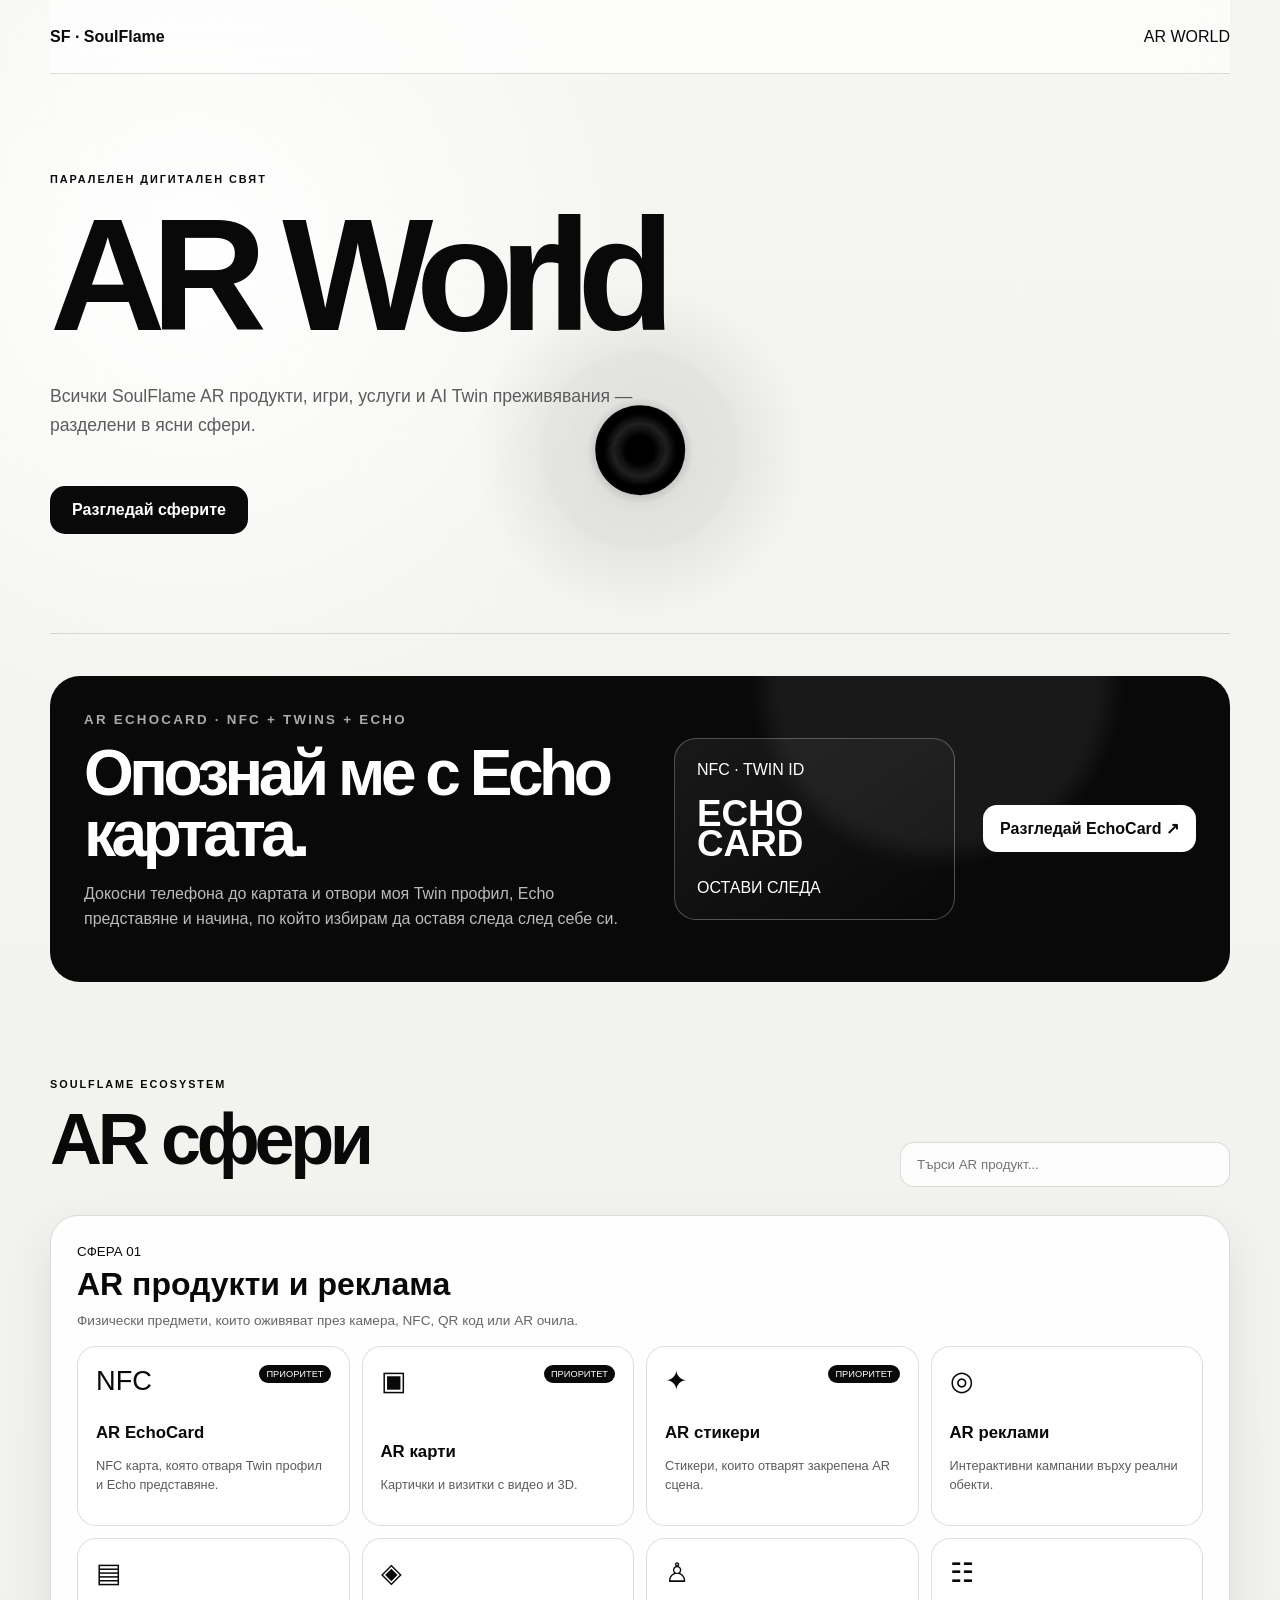
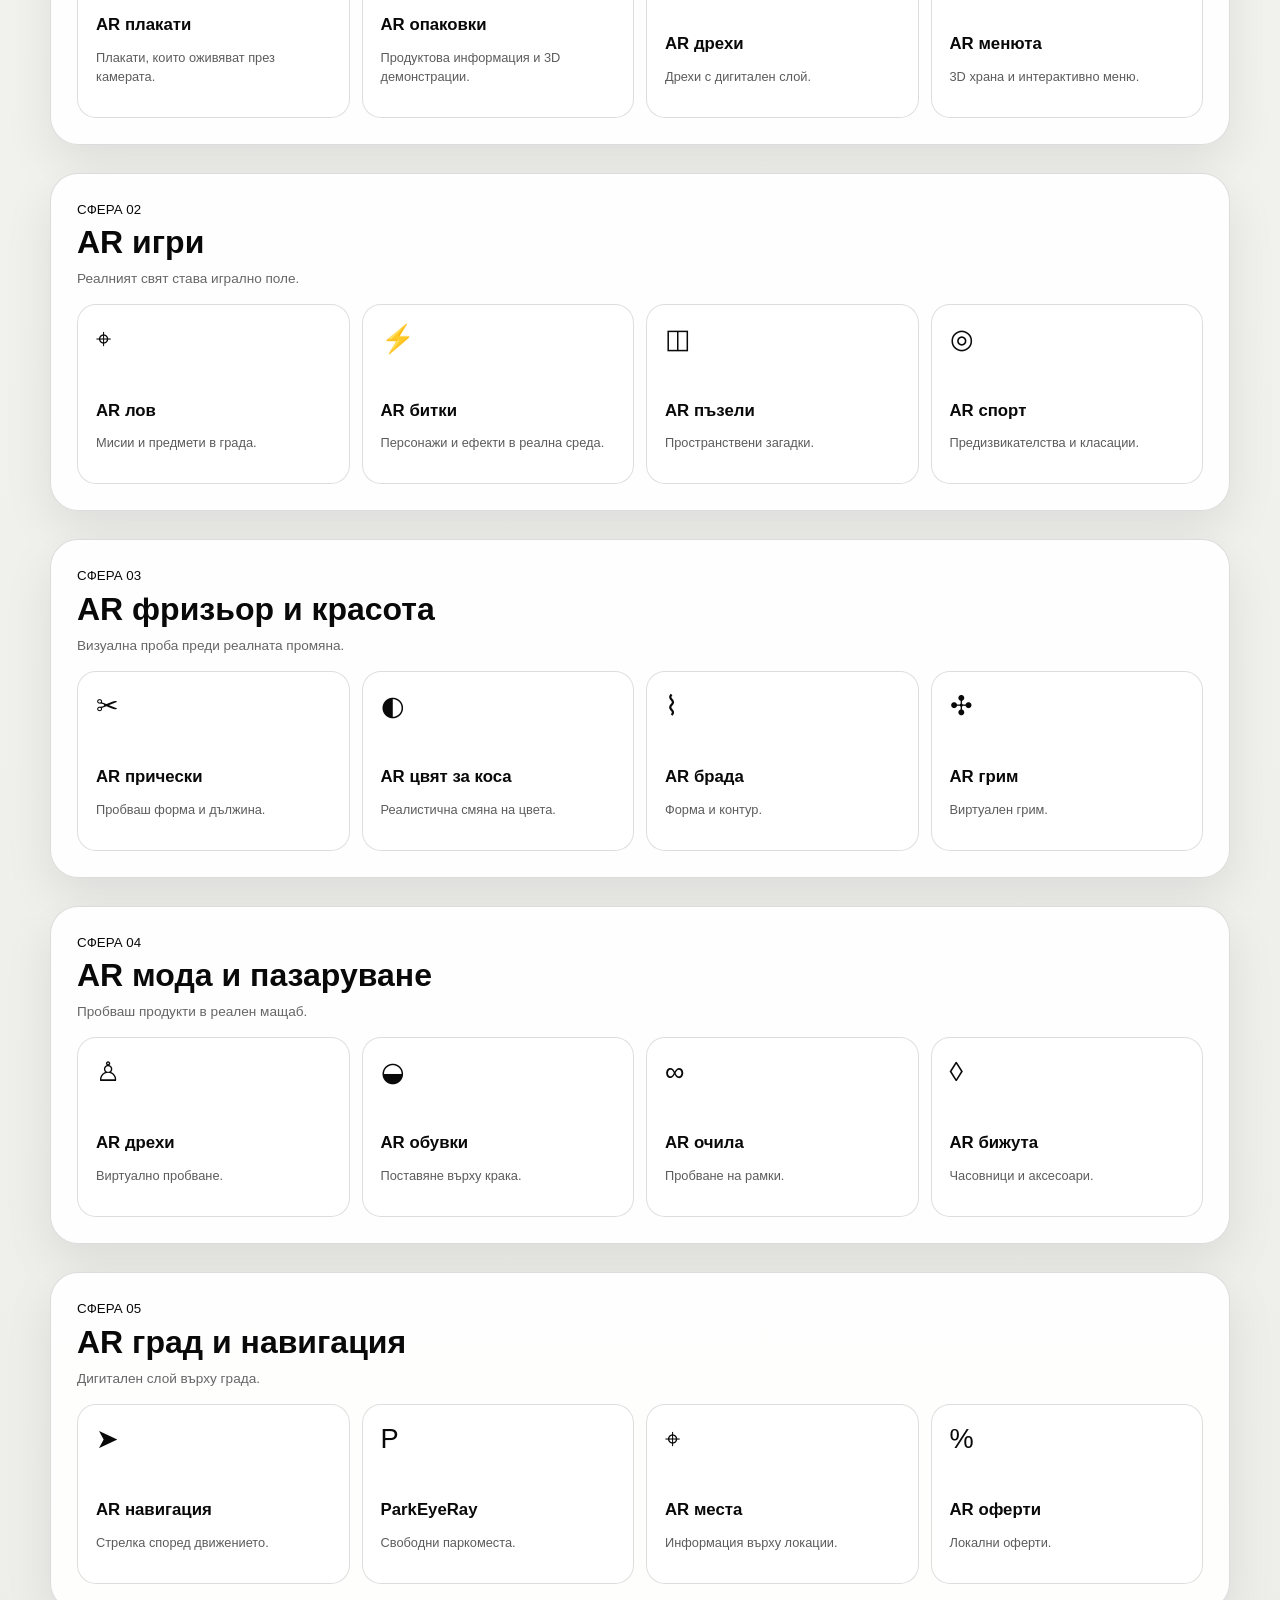
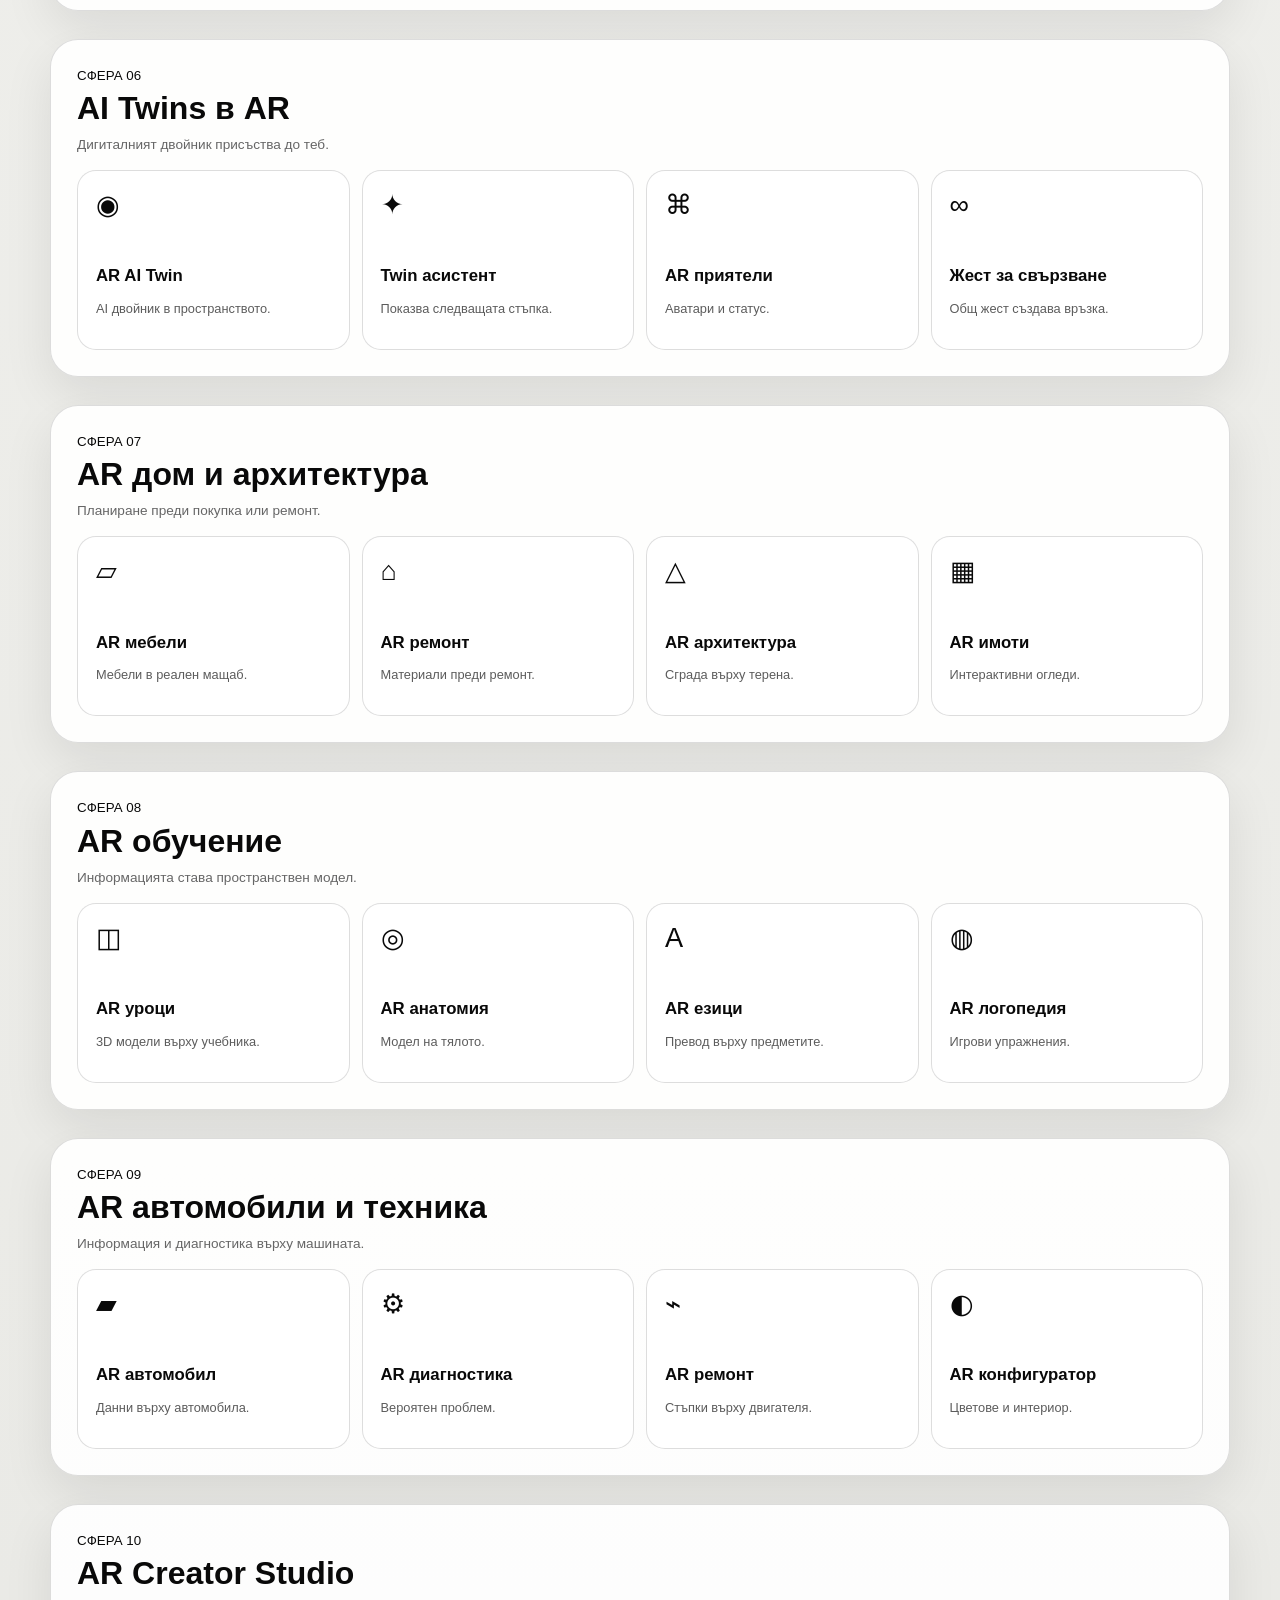
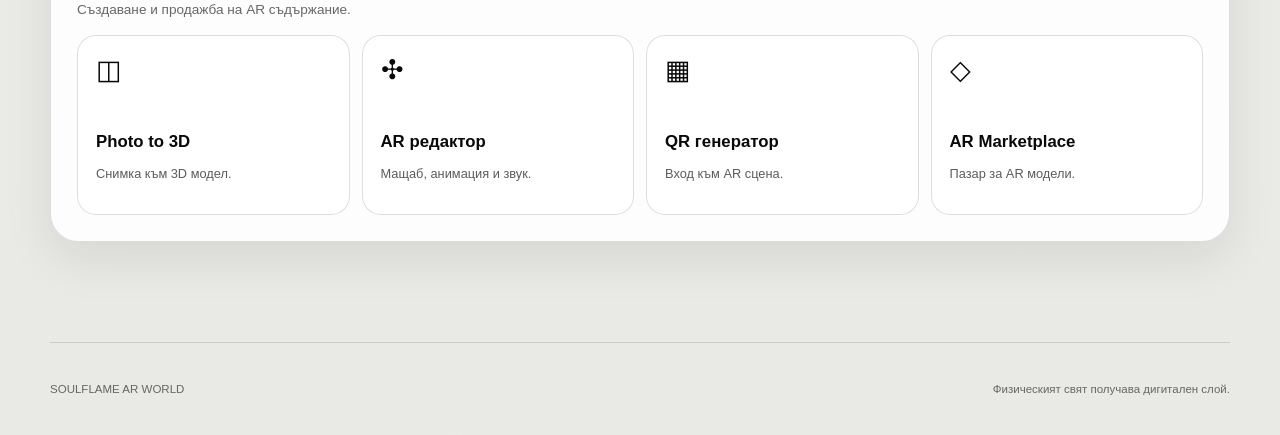
==== commit 1cb87e01: "Deploy AR EchoCard banner and priority product" ====
--- a/ar-world/index.html
+++ b/ar-world/index.html
@@ -1 +1 @@
-<!doctype html><html lang="bg"><head><meta charset="utf-8"><meta name="viewport" content="width=device-width,initial-scale=1"><title>AR World — SoulFlame</title><style>:root{--x:50vw;--y:50vh;--tx:0;--ty:0;font-family:Inter,Arial,sans-serif;color:#090909;background:#f2f2ef}*{box-sizing:border-box}html{scroll-behavior:smooth}body{margin:0;min-height:100vh;overflow-x:hidden;cursor:none;background:radial-gradient(circle at 15% 5%,#fff,transparent 30rem),linear-gradient(#f5f5f2,#e9e9e5)}a{color:inherit;text-decoration:none}.warp,.lens{position:fixed;pointer-events:none}.warp{inset:0;z-index:1;background:radial-gradient(48px 48px at var(--x) var(--y),#fff8,transparent 56%),radial-gradient(92px 92px at var(--x) var(--y),#0005,transparent 58%),radial-gradient(150px 150px at var(--x) var(--y),#fff3,transparent 68%),radial-gradient(220px 220px at var(--x) var(--y),#0002,transparent 76%);filter:grayscale(1) contrast(1.45)}.lens{left:var(--x);top:var(--y);width:clamp(70px,7vw,118px);aspect-ratio:1;transform:translate(-50%,-50%);border-radius:50%;z-index:99;background:transparent;border:1px solid #fff1;backdrop-filter:invert(1) grayscale(1) contrast(1.9);-webkit-backdrop-filter:invert(1) grayscale(1) contrast(1.9);box-shadow:0 6px 16px #0001}.lens:after{content:"";position:absolute;left:50%;top:50%;width:9px;height:9px;transform:translate(-50%,-50%);border-radius:50%;border:1px solid #0003}.wrap{position:relative;z-index:2;width:min(1180px,calc(100% - 32px));margin:auto}.top{height:74px;display:flex;align-items:center;justify-content:space-between;border-bottom:1px solid #0002;position:sticky;top:0;background:#ffffffa8;backdrop-filter:blur(18px);z-index:20}.brand{font-weight:850}.hero{min-height:560px;display:flex;flex-direction:column;justify-content:center;border-bottom:1px solid #0002;transform:perspective(1300px) rotateX(calc(var(--ty)*-1.3deg)) rotateY(calc(var(--tx)*1.3deg))}.hero small,.k{letter-spacing:.18em;font-weight:850;font-size:.68rem}.hero h1{font-size:clamp(4.5rem,13vw,10rem);line-height:.82;letter-spacing:-.09em;margin:24px 0}.hero p{max-width:650px;color:#5c5c5c;font-size:1.1rem;line-height:1.65}.btn{display:inline-flex;margin-top:28px;padding:15px 22px;border-radius:15px;background:#090909;color:#fff;font-weight:850;width:max-content}.catalog{padding:72px 0}.toolbar{display:flex;justify-content:space-between;align-items:end;gap:20px}.catalog h2{font-size:clamp(2.5rem,6vw,4.5rem);letter-spacing:-.06em;margin:.4rem 0}.search{width:min(330px,100%);padding:14px 16px;border:1px solid #0002;border-radius:14px;background:#ffffffc4}.sphere{padding:26px;margin:28px 0;border:1px solid #0002;border-radius:28px;background:#ffffffe8;box-shadow:0 18px 50px #00000016;transform:perspective(1400px) rotateX(calc(var(--ty)*-.8deg)) rotateY(calc(var(--tx)*.8deg))}.sphere h3{font-size:2rem;margin:.4rem 0 18px}.desc{color:#666;font-size:.85rem;margin:-8px 0 18px}.grid{display:grid;grid-template-columns:repeat(4,minmax(0,1fr));gap:12px}.card{min-height:180px;padding:18px;border:1px solid #0002;border-radius:19px;background:#fff;display:flex;flex-direction:column;transition:.15s}.card:hover{transform:translateY(-5px);box-shadow:0 18px 35px #0002}.card b{font-size:1.05rem;margin-top:auto}.card p{font-size:.8rem;line-height:1.5;color:#5c5c5c}.icon{font-size:1.7rem}.badge{font-size:.58rem;background:#090909;color:#fff;padding:4px 7px;border-radius:999px;float:right}footer{padding:40px 0;border-top:1px solid #0002;color:#666;font-size:.72rem;display:flex;justify-content:space-between}@media(max-width:900px){.grid{grid-template-columns:repeat(2,1fr)}.toolbar{align-items:start;flex-direction:column}}@media(max-width:620px){body{cursor:auto}.lens,.warp{display:none}.grid{grid-template-columns:1fr}.hero,.sphere{transform:none}.wrap{width:calc(100% - 20px)}}</style></head><body><div class="warp"></div><div class="lens"></div><div class="wrap"><header class="top"><div class="brand">SF · SoulFlame</div><div>AR WORLD</div></header><section class="hero"><small>ПАРАЛЕЛЕН ДИГИТАЛЕН СВЯТ</small><h1>AR <strong>World</strong></h1><p>Всички SoulFlame AR продукти, игри, услуги и AI Twin преживявания — разделени в ясни сфери.</p><a class="btn" href="#catalog">Разгледай сферите</a></section><main id="catalog" class="catalog"><div class="toolbar"><div><span class="k">SOULFLAME ECOSYSTEM</span><h2>AR сфери</h2></div><input id="q" class="search" placeholder="Търси AR продукт..."></div><div id="spheres"></div></main><footer><span>SOULFLAME AR WORLD</span><span>Физическият свят получава дигитален слой.</span></footer></div><script>const D=[['AR продукти и реклама','Физически предмети, които оживяват през камера, QR код или AR очила.',[['AR карти','▣','Картички и визитки с видео и 3D.'],['AR стикери','✦','Стикери, които отварят закрепена AR сцена.','ar_stikeri.html'],['AR реклами','◎','Интерактивни кампании върху реални обекти.'],['AR плакати','▤','Плакати, които оживяват през камерата.'],['AR опаковки','◈','Продуктова информация и 3D демонстрации.'],['AR дрехи','♙','Дрехи с дигитален слой.'],['AR подаръци','◇','Персонални AR послания.'],['AR менюта','☷','3D храна и интерактивно меню.']]],['AR игри','Реалният свят става игрално поле.',[['AR лов','⌖','Мисии и предмети в града.'],['AR битки','⚡','Персонажи и ефекти в реална среда.'],['AR пъзели','◫','Пространствени загадки.'],['AR спорт','◎','Предизвикателства и класации.']]],['AR фризьор и красота','Визуална проба преди реалната промяна.',[['AR прически','✂','Пробваш форма и дължина.'],['AR цвят за коса','◐','Реалистична смяна на цвета.'],['AR брада','⌇','Форма и контур.'],['AR грим','✣','Виртуален грим.']]],['AR мода и пазаруване','Пробваш продукти в реален мащаб.',[['AR дрехи','♙','Виртуално пробване.'],['AR обувки','◒','Поставяне върху крака.'],['AR очила','∞','Пробване на рамки.'],['AR бижута','◊','Часовници и аксесоари.']]],['AR град и навигация','Дигитален слой върху града.',[['AR навигация','➤','Стрелка според движението.'],['ParkEyeRay','P','Свободни паркоместа.'],['AR места','⌖','Информация върху локации.'],['AR оферти','%','Локални оферти.']]],['AI Twins в AR','Дигиталният двойник присъства до теб.',[['AR AI Twin','◉','AI двойник в пространството.'],['Twin асистент','✦','Показва следващата стъпка.'],['AR приятели','⌘','Аватари и статус.'],['Жест за свързване','∞','Общ жест създава връзка.']]],['AR дом и архитектура','Планиране преди покупка или ремонт.',[['AR мебели','▱','Мебели в реален мащаб.'],['AR ремонт','⌂','Материали преди ремонт.'],['AR архитектура','△','Сграда върху терена.'],['AR имоти','▦','Интерактивни огледи.']]],['AR обучение','Информацията става пространствен модел.',[['AR уроци','◫','3D модели върху учебника.'],['AR анатомия','◎','Модел на тялото.'],['AR езици','A','Превод върху предметите.'],['AR логопедия','◍','Игрови упражнения.']]],['AR автомобили и техника','Информация и диагностика върху машината.',[['AR автомобил','▰','Данни върху автомобила.'],['AR диагностика','⚙','Вероятен проблем.'],['AR ремонт','⌁','Стъпки върху двигателя.'],['AR конфигуратор','◐','Цветове и интериор.']]],['AR Creator Studio','Създаване и продажба на AR съдържание.',[['Photo to 3D','◫','Снимка към 3D модел.'],['AR редактор','✣','Мащаб, анимация и звук.'],['QR генератор','▦','Вход към AR сцена.'],['AR Marketplace','◇','Пазар за AR модели.']]]];const R=document.getElementById('spheres'),Q=document.getElementById('q');function render(q=''){q=q.toLowerCase();R.innerHTML=D.map((s,i)=>{const a=s[2].filter(x=>(s[0]+s[1]+x.join(' ')).toLowerCase().includes(q));if(!a.length)return'';return`<section class="sphere"><small>СФЕРА ${String(i+1).padStart(2,'0')}</small><h3>${s[0]}</h3><p class="desc">${s[1]}</p><div class="grid">${a.map((x,j)=>`${x[3]?`<a href="${x[3]}" class="card">`:'<article class="card">'}<div><span class="icon">${x[1]}</span>${i===0&&j<3?'<span class="badge">ПРИОРИТЕТ</span>':''}</div><b>${x[0]}</b><p>${x[2]}</p>${x[3]?'</a>':'</article>'}`).join('')}</div></section>`}).join('')}Q.oninput=e=>render(e.target.value);render();let mx=innerWidth/2,my=innerHeight/2,p=0;function tick(){p=0;let r=document.documentElement;r.style.setProperty('--x',mx+'px');r.style.setProperty('--y',my+'px');let ox=(mx-innerWidth/2)/(innerWidth/2),oy=(my-innerHeight/2)/(innerHeight/2);r.style.setProperty('--tx',(ox*5).toFixed(2));r.style.setProperty('--ty',(oy*5).toFixed(2))}addEventListener('pointermove',e=>{mx=e.clientX;my=e.clientY;if(!p){p=1;requestAnimationFrame(tick)}});tick();</script></body></html>+<!doctype html><html lang="bg"><head><meta charset="utf-8"><meta name="viewport" content="width=device-width,initial-scale=1"><title>AR World — SoulFlame</title><style>:root{--x:50vw;--y:50vh;--tx:0;--ty:0;font-family:Inter,Arial,sans-serif;color:#090909;background:#f2f2ef}*{box-sizing:border-box}html{scroll-behavior:smooth}body{margin:0;min-height:100vh;overflow-x:hidden;cursor:none;background:radial-gradient(circle at 15% 5%,#fff,transparent 30rem),linear-gradient(#f5f5f2,#e9e9e5)}a{color:inherit;text-decoration:none}.warp,.lens{position:fixed;pointer-events:none}.warp{inset:0;z-index:1;background:radial-gradient(48px 48px at var(--x) var(--y),#fff8,transparent 56%),radial-gradient(92px 92px at var(--x) var(--y),#0005,transparent 58%),radial-gradient(150px 150px at var(--x) var(--y),#fff3,transparent 68%),radial-gradient(220px 220px at var(--x) var(--y),#0002,transparent 76%);filter:grayscale(1) contrast(1.45)}.lens{left:var(--x);top:var(--y);width:clamp(70px,7vw,118px);aspect-ratio:1;transform:translate(-50%,-50%);border-radius:50%;z-index:99;background:transparent;border:1px solid #fff1;backdrop-filter:invert(1) grayscale(1) contrast(1.9);-webkit-backdrop-filter:invert(1) grayscale(1) contrast(1.9);box-shadow:0 6px 16px #0001}.lens:after{content:"";position:absolute;left:50%;top:50%;width:9px;height:9px;transform:translate(-50%,-50%);border-radius:50%;border:1px solid #0003}.wrap{position:relative;z-index:2;width:min(1180px,calc(100% - 32px));margin:auto}.top{height:74px;display:flex;align-items:center;justify-content:space-between;border-bottom:1px solid #0002;position:sticky;top:0;background:#ffffffa8;backdrop-filter:blur(18px);z-index:20}.brand{font-weight:850}.hero{min-height:560px;display:flex;flex-direction:column;justify-content:center;border-bottom:1px solid #0002;transform:perspective(1300px) rotateX(calc(var(--ty)*-1.3deg)) rotateY(calc(var(--tx)*1.3deg))}.hero small,.k{letter-spacing:.18em;font-weight:850;font-size:.68rem}.hero h1{font-size:clamp(4.5rem,13vw,10rem);line-height:.82;letter-spacing:-.09em;margin:24px 0}.hero p{max-width:650px;color:#5c5c5c;font-size:1.1rem;line-height:1.65}.btn{display:inline-flex;margin-top:28px;padding:15px 22px;border-radius:15px;background:#090909;color:#fff;font-weight:850;width:max-content}.echo{margin:42px 0 20px;padding:34px;border-radius:30px;background:#090909;color:#fff;display:grid;grid-template-columns:1.5fr .75fr auto;gap:28px;align-items:center;overflow:hidden;position:relative}.echo:before{content:"";position:absolute;width:350px;height:350px;border-radius:50%;right:10%;top:-170px;background:#fff1;filter:blur(10px)}.echo>*{position:relative;z-index:2}.echo small{letter-spacing:.17em;color:#aaa;font-weight:800}.echo h2{font-size:clamp(2rem,5vw,4.6rem);letter-spacing:-.07em;line-height:.95;margin:15px 0}.echo p{color:#bbb;line-height:1.6;max-width:700px}.ecard{aspect-ratio:1.55;border:1px solid #fff4;border-radius:22px;padding:22px;display:flex;flex-direction:column;justify-content:space-between;background:linear-gradient(145deg,#fff1,#fff0)}.ecard b{font-size:2.3rem;line-height:.8}.echo a{padding:14px 17px;border-radius:14px;background:#fff;color:#090909;font-weight:850;white-space:nowrap}.catalog{padding:72px 0}.toolbar{display:flex;justify-content:space-between;align-items:end;gap:20px}.catalog h2{font-size:clamp(2.5rem,6vw,4.5rem);letter-spacing:-.06em;margin:.4rem 0}.search{width:min(330px,100%);padding:14px 16px;border:1px solid #0002;border-radius:14px;background:#ffffffc4}.sphere{padding:26px;margin:28px 0;border:1px solid #0002;border-radius:28px;background:#ffffffe8;box-shadow:0 18px 50px #00000016}.sphere h3{font-size:2rem;margin:.4rem 0 18px}.desc{color:#666;font-size:.85rem;margin:-8px 0 18px}.grid{display:grid;grid-template-columns:repeat(4,minmax(0,1fr));gap:12px}.card{min-height:180px;padding:18px;border:1px solid #0002;border-radius:19px;background:#fff;display:flex;flex-direction:column;transition:.15s}.card:hover{transform:translateY(-5px);box-shadow:0 18px 35px #0002}.card b{font-size:1.05rem;margin-top:auto}.card p{font-size:.8rem;line-height:1.5;color:#5c5c5c}.icon{font-size:1.7rem}.badge{font-size:.58rem;background:#090909;color:#fff;padding:4px 7px;border-radius:999px;float:right}footer{padding:40px 0;border-top:1px solid #0002;color:#666;font-size:.72rem;display:flex;justify-content:space-between}@media(max-width:900px){.grid{grid-template-columns:repeat(2,1fr)}.toolbar,.echo{grid-template-columns:1fr;align-items:start}}@media(max-width:620px){body{cursor:auto}.lens,.warp{display:none}.grid{grid-template-columns:1fr}.hero{transform:none}.wrap{width:calc(100% - 20px)}}</style></head><body><div class="warp"></div><div class="lens"></div><div class="wrap"><header class="top"><div class="brand">SF · SoulFlame</div><div>AR WORLD</div></header><section class="hero"><small>ПАРАЛЕЛЕН ДИГИТАЛЕН СВЯТ</small><h1>AR <strong>World</strong></h1><p>Всички SoulFlame AR продукти, игри, услуги и AI Twin преживявания — разделени в ясни сфери.</p><a class="btn" href="#catalog">Разгледай сферите</a></section><section class="echo"><div><small>AR ECHOCARD · NFC + TWINS + ECHO</small><h2>Опознай ме с Echo картата.</h2><p>Докосни телефона до картата и отвори моя Twin профил, Echo представяне и начина, по който избирам да оставя следа след себе си.</p></div><div class="ecard"><span>NFC · TWIN ID</span><b>ECHO<br>CARD</b><span>ОСТАВИ СЛЕДА</span></div><a href="ar_echocard.html">Разгледай EchoCard ↗</a></section><main id="catalog" class="catalog"><div class="toolbar"><div><span class="k">SOULFLAME ECOSYSTEM</span><h2>AR сфери</h2></div><input id="q" class="search" placeholder="Търси AR продукт..."></div><div id="spheres"></div></main><footer><span>SOULFLAME AR WORLD</span><span>Физическият свят получава дигитален слой.</span></footer></div><script>const D=[['AR продукти и реклама','Физически предмети, които оживяват през камера, NFC, QR код или AR очила.',[['AR EchoCard','NFC','NFC карта, която отваря Twin профил и Echo представяне.','ar_echocard.html'],['AR карти','▣','Картички и визитки с видео и 3D.'],['AR стикери','✦','Стикери, които отварят закрепена AR сцена.','ar_stikeri.html'],['AR реклами','◎','Интерактивни кампании върху реални обекти.'],['AR плакати','▤','Плакати, които оживяват през камерата.'],['AR опаковки','◈','Продуктова информация и 3D демонстрации.'],['AR дрехи','♙','Дрехи с дигитален слой.'],['AR менюта','☷','3D храна и интерактивно меню.']]],['AR игри','Реалният свят става игрално поле.',[['AR лов','⌖','Мисии и предмети в града.'],['AR битки','⚡','Персонажи и ефекти в реална среда.'],['AR пъзели','◫','Пространствени загадки.'],['AR спорт','◎','Предизвикателства и класации.']]],['AR фризьор и красота','Визуална проба преди реалната промяна.',[['AR прически','✂','Пробваш форма и дължина.'],['AR цвят за коса','◐','Реалистична смяна на цвета.'],['AR брада','⌇','Форма и контур.'],['AR грим','✣','Виртуален грим.']]],['AR мода и пазаруване','Пробваш продукти в реален мащаб.',[['AR дрехи','♙','Виртуално пробване.'],['AR обувки','◒','Поставяне върху крака.'],['AR очила','∞','Пробване на рамки.'],['AR бижута','◊','Часовници и аксесоари.']]],['AR град и навигация','Дигитален слой върху града.',[['AR навигация','➤','Стрелка според движението.'],['ParkEyeRay','P','Свободни паркоместа.'],['AR места','⌖','Информация върху локации.'],['AR оферти','%','Локални оферти.']]],['AI Twins в AR','Дигиталният двойник присъства до теб.',[['AR AI Twin','◉','AI двойник в пространството.'],['Twin асистент','✦','Показва следващата стъпка.'],['AR приятели','⌘','Аватари и статус.'],['Жест за свързване','∞','Общ жест създава връзка.']]],['AR дом и архитектура','Планиране преди покупка или ремонт.',[['AR мебели','▱','Мебели в реален мащаб.'],['AR ремонт','⌂','Материали преди ремонт.'],['AR архитектура','△','Сграда върху терена.'],['AR имоти','▦','Интерактивни огледи.']]],['AR обучение','Информацията става пространствен модел.',[['AR уроци','◫','3D модели върху учебника.'],['AR анатомия','◎','Модел на тялото.'],['AR езици','A','Превод върху предметите.'],['AR логопедия','◍','Игрови упражнения.']]],['AR автомобили и техника','Информация и диагностика върху машината.',[['AR автомобил','▰','Данни върху автомобила.'],['AR диагностика','⚙','Вероятен проблем.'],['AR ремонт','⌁','Стъпки върху двигателя.'],['AR конфигуратор','◐','Цветове и интериор.']]],['AR Creator Studio','Създаване и продажба на AR съдържание.',[['Photo to 3D','◫','Снимка към 3D модел.'],['AR редактор','✣','Мащаб, анимация и звук.'],['QR генератор','▦','Вход към AR сцена.'],['AR Marketplace','◇','Пазар за AR модели.']]]];const R=document.getElementById('spheres'),Q=document.getElementById('q');function render(q=''){q=q.toLowerCase();R.innerHTML=D.map((s,i)=>{const a=s[2].filter(x=>(s[0]+s[1]+x.join(' ')).toLowerCase().includes(q));if(!a.length)return'';return`<section class="sphere"><small>СФЕРА ${String(i+1).padStart(2,'0')}</small><h3>${s[0]}</h3><p class="desc">${s[1]}</p><div class="grid">${a.map((x,j)=>`${x[3]?`<a href="${x[3]}" class="card">`:'<article class="card">'}<div><span class="icon">${x[1]}</span>${i===0&&j<3?'<span class="badge">ПРИОРИТЕТ</span>':''}</div><b>${x[0]}</b><p>${x[2]}</p>${x[3]?'</a>':'</article>'}`).join('')}</div></section>`}).join('')}Q.oninput=e=>render(e.target.value);render();let mx=innerWidth/2,my=innerHeight/2,p=0;function tick(){p=0;let r=document.documentElement;r.style.setProperty('--x',mx+'px');r.style.setProperty('--y',my+'px');let ox=(mx-innerWidth/2)/(innerWidth/2),oy=(my-innerHeight/2)/(innerHeight/2);r.style.setProperty('--tx',(ox*5).toFixed(2));r.style.setProperty('--ty',(oy*5).toFixed(2))}addEventListener('pointermove',e=>{mx=e.clientX;my=e.clientY;if(!p){p=1;requestAnimationFrame(tick)}});tick();</script></body></html>
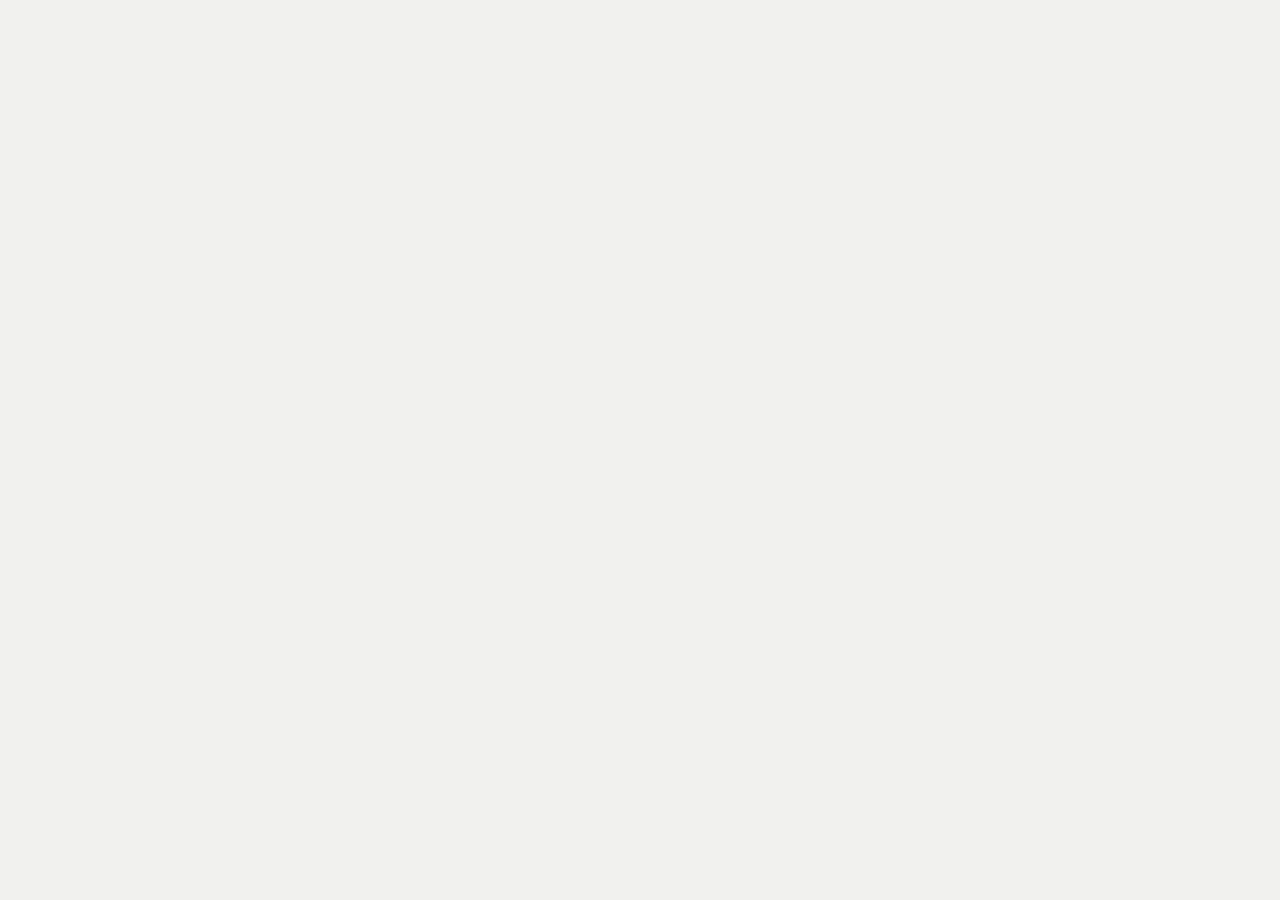
==== commit a055424f: "Add AR Planets and AR Cosmos production bundle" ====
--- a/ar-world/index.html
+++ b/ar-world/index.html
@@ -1 +1 @@
-<!doctype html><html lang="bg"><head><meta charset="utf-8"><meta name="viewport" content="width=device-width,initial-scale=1"><title>AR World — SoulFlame</title><style>:root{--x:50vw;--y:50vh;--tx:0;--ty:0;font-family:Inter,Arial,sans-serif;color:#090909;background:#f2f2ef}*{box-sizing:border-box}html{scroll-behavior:smooth}body{margin:0;min-height:100vh;overflow-x:hidden;cursor:none;background:radial-gradient(circle at 15% 5%,#fff,transparent 30rem),linear-gradient(#f5f5f2,#e9e9e5)}a{color:inherit;text-decoration:none}.warp,.lens{position:fixed;pointer-events:none}.warp{inset:0;z-index:1;background:radial-gradient(48px 48px at var(--x) var(--y),#fff8,transparent 56%),radial-gradient(92px 92px at var(--x) var(--y),#0005,transparent 58%),radial-gradient(150px 150px at var(--x) var(--y),#fff3,transparent 68%),radial-gradient(220px 220px at var(--x) var(--y),#0002,transparent 76%);filter:grayscale(1) contrast(1.45)}.lens{left:var(--x);top:var(--y);width:clamp(70px,7vw,118px);aspect-ratio:1;transform:translate(-50%,-50%);border-radius:50%;z-index:99;background:transparent;border:1px solid #fff1;backdrop-filter:invert(1) grayscale(1) contrast(1.9);-webkit-backdrop-filter:invert(1) grayscale(1) contrast(1.9);box-shadow:0 6px 16px #0001}.lens:after{content:"";position:absolute;left:50%;top:50%;width:9px;height:9px;transform:translate(-50%,-50%);border-radius:50%;border:1px solid #0003}.wrap{position:relative;z-index:2;width:min(1180px,calc(100% - 32px));margin:auto}.top{height:74px;display:flex;align-items:center;justify-content:space-between;border-bottom:1px solid #0002;position:sticky;top:0;background:#ffffffa8;backdrop-filter:blur(18px);z-index:20}.brand{font-weight:850}.hero{min-height:560px;display:flex;flex-direction:column;justify-content:center;border-bottom:1px solid #0002;transform:perspective(1300px) rotateX(calc(var(--ty)*-1.3deg)) rotateY(calc(var(--tx)*1.3deg))}.hero small,.k{letter-spacing:.18em;font-weight:850;font-size:.68rem}.hero h1{font-size:clamp(4.5rem,13vw,10rem);line-height:.82;letter-spacing:-.09em;margin:24px 0}.hero p{max-width:650px;color:#5c5c5c;font-size:1.1rem;line-height:1.65}.btn{display:inline-flex;margin-top:28px;padding:15px 22px;border-radius:15px;background:#090909;color:#fff;font-weight:850;width:max-content}.echo{margin:42px 0 20px;padding:34px;border-radius:30px;background:#090909;color:#fff;display:grid;grid-template-columns:1.5fr .75fr auto;gap:28px;align-items:center;overflow:hidden;position:relative}.echo:before{content:"";position:absolute;width:350px;height:350px;border-radius:50%;right:10%;top:-170px;background:#fff1;filter:blur(10px)}.echo>*{position:relative;z-index:2}.echo small{letter-spacing:.17em;color:#aaa;font-weight:800}.echo h2{font-size:clamp(2rem,5vw,4.6rem);letter-spacing:-.07em;line-height:.95;margin:15px 0}.echo p{color:#bbb;line-height:1.6;max-width:700px}.ecard{aspect-ratio:1.55;border:1px solid #fff4;border-radius:22px;padding:22px;display:flex;flex-direction:column;justify-content:space-between;background:linear-gradient(145deg,#fff1,#fff0)}.ecard b{font-size:2.3rem;line-height:.8}.echo a{padding:14px 17px;border-radius:14px;background:#fff;color:#090909;font-weight:850;white-space:nowrap}.catalog{padding:72px 0}.toolbar{display:flex;justify-content:space-between;align-items:end;gap:20px}.catalog h2{font-size:clamp(2.5rem,6vw,4.5rem);letter-spacing:-.06em;margin:.4rem 0}.search{width:min(330px,100%);padding:14px 16px;border:1px solid #0002;border-radius:14px;background:#ffffffc4}.sphere{padding:26px;margin:28px 0;border:1px solid #0002;border-radius:28px;background:#ffffffe8;box-shadow:0 18px 50px #00000016}.sphere h3{font-size:2rem;margin:.4rem 0 18px}.desc{color:#666;font-size:.85rem;margin:-8px 0 18px}.grid{display:grid;grid-template-columns:repeat(4,minmax(0,1fr));gap:12px}.card{min-height:180px;padding:18px;border:1px solid #0002;border-radius:19px;background:#fff;display:flex;flex-direction:column;transition:.15s}.card:hover{transform:translateY(-5px);box-shadow:0 18px 35px #0002}.card b{font-size:1.05rem;margin-top:auto}.card p{font-size:.8rem;line-height:1.5;color:#5c5c5c}.icon{font-size:1.7rem}.badge{font-size:.58rem;background:#090909;color:#fff;padding:4px 7px;border-radius:999px;float:right}footer{padding:40px 0;border-top:1px solid #0002;color:#666;font-size:.72rem;display:flex;justify-content:space-between}@media(max-width:900px){.grid{grid-template-columns:repeat(2,1fr)}.toolbar,.echo{grid-template-columns:1fr;align-items:start}}@media(max-width:620px){body{cursor:auto}.lens,.warp{display:none}.grid{grid-template-columns:1fr}.hero{transform:none}.wrap{width:calc(100% - 20px)}}</style></head><body><div class="warp"></div><div class="lens"></div><div class="wrap"><header class="top"><div class="brand">SF · SoulFlame</div><div>AR WORLD</div></header><section class="hero"><small>ПАРАЛЕЛЕН ДИГИТАЛЕН СВЯТ</small><h1>AR <strong>World</strong></h1><p>Всички SoulFlame AR продукти, игри, услуги и AI Twin преживявания — разделени в ясни сфери.</p><a class="btn" href="#catalog">Разгледай сферите</a></section><section class="echo"><div><small>AR ECHOCARD · NFC + TWINS + ECHO</small><h2>Опознай ме с Echo картата.</h2><p>Докосни телефона до картата и отвори моя Twin профил, Echo представяне и начина, по който избирам да оставя следа след себе си.</p></div><div class="ecard"><span>NFC · TWIN ID</span><b>ECHO<br>CARD</b><span>ОСТАВИ СЛЕДА</span></div><a href="ar_echocard.html">Разгледай EchoCard ↗</a></section><main id="catalog" class="catalog"><div class="toolbar"><div><span class="k">SOULFLAME ECOSYSTEM</span><h2>AR сфери</h2></div><input id="q" class="search" placeholder="Търси AR продукт..."></div><div id="spheres"></div></main><footer><span>SOULFLAME AR WORLD</span><span>Физическият свят получава дигитален слой.</span></footer></div><script>const D=[['AR продукти и реклама','Физически предмети, които оживяват през камера, NFC, QR код или AR очила.',[['AR EchoCard','NFC','NFC карта, която отваря Twin профил и Echo представяне.','ar_echocard.html'],['AR карти','▣','Картички и визитки с видео и 3D.'],['AR стикери','✦','Стикери, които отварят закрепена AR сцена.','ar_stikeri.html'],['AR реклами','◎','Интерактивни кампании върху реални обекти.'],['AR плакати','▤','Плакати, които оживяват през камерата.'],['AR опаковки','◈','Продуктова информация и 3D демонстрации.'],['AR дрехи','♙','Дрехи с дигитален слой.'],['AR менюта','☷','3D храна и интерактивно меню.']]],['AR игри','Реалният свят става игрално поле.',[['AR лов','⌖','Мисии и предмети в града.'],['AR битки','⚡','Персонажи и ефекти в реална среда.'],['AR пъзели','◫','Пространствени загадки.'],['AR спорт','◎','Предизвикателства и класации.']]],['AR фризьор и красота','Визуална проба преди реалната промяна.',[['AR прически','✂','Пробваш форма и дължина.'],['AR цвят за коса','◐','Реалистична смяна на цвета.'],['AR брада','⌇','Форма и контур.'],['AR грим','✣','Виртуален грим.']]],['AR мода и пазаруване','Пробваш продукти в реален мащаб.',[['AR дрехи','♙','Виртуално пробване.'],['AR обувки','◒','Поставяне върху крака.'],['AR очила','∞','Пробване на рамки.'],['AR бижута','◊','Часовници и аксесоари.']]],['AR град и навигация','Дигитален слой върху града.',[['AR навигация','➤','Стрелка според движението.'],['ParkEyeRay','P','Свободни паркоместа.'],['AR места','⌖','Информация върху локации.'],['AR оферти','%','Локални оферти.']]],['AI Twins в AR','Дигиталният двойник присъства до теб.',[['AR AI Twin','◉','AI двойник в пространството.'],['Twin асистент','✦','Показва следващата стъпка.'],['AR приятели','⌘','Аватари и статус.'],['Жест за свързване','∞','Общ жест създава връзка.']]],['AR дом и архитектура','Планиране преди покупка или ремонт.',[['AR мебели','▱','Мебели в реален мащаб.'],['AR ремонт','⌂','Материали преди ремонт.'],['AR архитектура','△','Сграда върху терена.'],['AR имоти','▦','Интерактивни огледи.']]],['AR обучение','Информацията става пространствен модел.',[['AR уроци','◫','3D модели върху учебника.'],['AR анатомия','◎','Модел на тялото.'],['AR езици','A','Превод върху предметите.'],['AR логопедия','◍','Игрови упражнения.']]],['AR автомобили и техника','Информация и диагностика върху машината.',[['AR автомобил','▰','Данни върху автомобила.'],['AR диагностика','⚙','Вероятен проблем.'],['AR ремонт','⌁','Стъпки върху двигателя.'],['AR конфигуратор','◐','Цветове и интериор.']]],['AR Creator Studio','Създаване и продажба на AR съдържание.',[['Photo to 3D','◫','Снимка към 3D модел.'],['AR редактор','✣','Мащаб, анимация и звук.'],['QR генератор','▦','Вход към AR сцена.'],['AR Marketplace','◇','Пазар за AR модели.']]]];const R=document.getElementById('spheres'),Q=document.getElementById('q');function render(q=''){q=q.toLowerCase();R.innerHTML=D.map((s,i)=>{const a=s[2].filter(x=>(s[0]+s[1]+x.join(' ')).toLowerCase().includes(q));if(!a.length)return'';return`<section class="sphere"><small>СФЕРА ${String(i+1).padStart(2,'0')}</small><h3>${s[0]}</h3><p class="desc">${s[1]}</p><div class="grid">${a.map((x,j)=>`${x[3]?`<a href="${x[3]}" class="card">`:'<article class="card">'}<div><span class="icon">${x[1]}</span>${i===0&&j<3?'<span class="badge">ПРИОРИТЕТ</span>':''}</div><b>${x[0]}</b><p>${x[2]}</p>${x[3]?'</a>':'</article>'}`).join('')}</div></section>`}).join('')}Q.oninput=e=>render(e.target.value);render();let mx=innerWidth/2,my=innerHeight/2,p=0;function tick(){p=0;let r=document.documentElement;r.style.setProperty('--x',mx+'px');r.style.setProperty('--y',my+'px');let ox=(mx-innerWidth/2)/(innerWidth/2),oy=(my-innerHeight/2)/(innerHeight/2);r.style.setProperty('--tx',(ox*5).toFixed(2));r.style.setProperty('--ty',(oy*5).toFixed(2))}addEventListener('pointermove',e=>{mx=e.clientX;my=e.clientY;if(!p){p=1;requestAnimationFrame(tick)}});tick();</script></body></html>
+<!doctype html><html lang="bg"><head><meta charset="utf-8"><meta name="viewport" content="width=device-width,initial-scale=1"><title>SoulFlame AR World</title><style>*{box-sizing:border-box}html{scroll-behavior:smooth}body{margin:0;font:16px Arial;background:#f1f1ee;color:#090909}a{color:inherit;text-decoration:none}.w{width:min(1160px,calc(100% - 24px));margin:auto}.top{height:68px;display:flex;align-items:center;justify-content:space-between;border-bottom:1px solid #0002;position:sticky;top:0;background:#f8f8f5df;backdrop-filter:blur(14px);z-index:9}.hero{min-height:520px;display:flex;flex-direction:column;justify-content:center}.hero h1{font-size:clamp(4rem,13vw,9rem);line-height:.82;letter-spacing:-.09em;margin:18px 0}.muted{color:#666;line-height:1.65}.btn{display:inline-flex;padding:13px 17px;border-radius:12px;background:#090909;color:#fff;font-weight:800;border:0}.bn{margin:24px 0;padding:30px;border-radius:25px;background:#090909;color:#fff;display:grid;grid-template-columns:1fr 250px;gap:24px;align-items:center}.bn h2{font-size:clamp(2rem,5vw,4rem);letter-spacing:-.06em;margin:10px 0}.bn p{color:#bbb;line-height:1.55}.bn img{width:100%;height:220px;object-fit:cover;border-radius:16px}.cardpic{aspect-ratio:1.58;border:1px solid #fff4;border-radius:18px;padding:20px;display:flex;flex-direction:column;justify-content:space-between;background:linear-gradient(145deg,#fff2,#fff0)}.cat{padding:55px 0}.cat h2{font-size:clamp(2.3rem,6vw,4rem);letter-spacing:-.05em}.search{padding:12px;border:1px solid #0002;border-radius:12px;width:min(330px,100%)}.sphere{margin:18px 0;padding:20px;border:1px solid #0002;border-radius:22px;background:#fff}.grid{display:grid;grid-template-columns:repeat(4,1fr);gap:10px}.box{min-height:145px;padding:15px;border:1px solid #0002;border-radius:15px;background:#fafafa;display:flex;flex-direction:column}.box b{margin-top:auto}.box p{font-size:12px;color:#666}.tag{font-size:9px;background:#090909;color:#fff;border-radius:20px;padding:4px 7px;width:max-content}.space{background:#050505;color:#f5f5f2;min-height:100vh}.space .top{background:#050505dd;border-color:#fff2}.space .muted{color:#aaa}.space .hero{display:grid;grid-template-columns:1fr .8fr;gap:30px}.orb{display:grid;place-items:center;position:relative}.orb img{width:210px;height:210px;border-radius:50%;object-fit:cover;box-shadow:0 0 70px #fff4}.steps{display:grid;grid-template-columns:repeat(3,1fr);gap:10px}.steps article,.lab{padding:18px;border:1px solid #fff2;border-radius:18px;background:#fff1}.cg{display:grid;grid-template-columns:repeat(3,1fr);gap:11px}.cos{border:1px solid #fff2;border-radius:18px;overflow:hidden;background:#0d0d0d}.cos.on{border-color:#fff}.cos img{width:100%;height:190px;object-fit:cover}.cos div{padding:14px}.cos p{color:#999;font-size:12px}.cos button{width:100%;padding:10px;border:0;border-radius:9px;font-weight:800}.stage{position:relative;min-height:430px;overflow:hidden;border-radius:16px;background:radial-gradient(circle,#292929,#050505 70%)}video{position:absolute;width:100%;height:100%;object-fit:cover}.ph{position:absolute;inset:0;display:grid;place-items:center;color:#888}.obj{position:absolute;left:var(--l);top:var(--t);width:var(--s);aspect-ratio:1;transform:translate(-50%,-50%);border-radius:50%;object-fit:cover;box-shadow:0 10px 35px #000,0 0 20px #fff2}.met{position:absolute;left:-30%;top:12%;width:35%;height:3px;opacity:0;background:linear-gradient(90deg,transparent,#fff)}.met.go{animation:m 1.2s forwards}@keyframes m{15%{opacity:1}100%{left:110%;top:78%;opacity:0}}.row{display:flex;gap:9px;flex-wrap:wrap;margin-top:12px}.shop{display:grid;grid-template-columns:repeat(3,1fr);gap:11px}.prod{padding:18px;border:1px solid #0002;border-radius:19px;background:#fff;min-height:250px;display:flex;flex-direction:column}.prod b{margin-top:auto;font-size:20px}@media(max-width:800px){.bn,.space .hero{grid-template-columns:1fr}.grid,.cg,.shop{grid-template-columns:repeat(2,1fr)}}@media(max-width:520px){.grid,.cg,.shop,.steps{grid-template-columns:1fr}}</style></head><body><div id="app"></div><script>const A=document.getElementById('app'),P=location.pathname;const IMG={Me:'https://assets.science.nasa.gov/content/dam/science/psd/photojournal/pia/pia00/pia00437/PIA00437.jpg',V:'https://assets.science.nasa.gov/content/dam/science/psd/photojournal/pia/pia00/pia00271/PIA00271.jpg',E:'https://images-assets.nasa.gov/image/PIA18033/PIA18033~orig.jpg',Ma:'https://assets.science.nasa.gov/content/dam/science/psd/photojournal/pia/pia00/pia00407/PIA00407.jpg',J:'https://assets.science.nasa.gov/content/dam/science/psd/photojournal/pia/pia02/pia02972/PIA02972.jpg',S:'https://assets.science.nasa.gov/content/dam/science/psd/photojournal/pia/pia05/pia05425/PIA05425.jpg',U:'https://assets.science.nasa.gov/content/dam/science/psd/photojournal/pia/pia01/pia01391/PIA01391.jpg',N:'https://assets.science.nasa.gov/content/dam/science/psd/photojournal/pia/pia01/pia01492/PIA01492.jpg',Mo:'https://assets.science.nasa.gov/content/dam/science/psd/earths-moon/outreach-materials/NASA-LRO-Moon-mosaic.png',Su:'https://assets.science.nasa.gov/content/dam/science/psd/photojournal/pia/pia26/pia26681/PIA26681.jpg',C:'https://assets.science.nasa.gov/content/dam/science/psd/solar/2023/09/c/Comet_from_8_km.jpg',B:'https://assets.science.nasa.gov/content/dam/science/psd/solar/2023/09/h/hires.jpg'};function top(space=0){return`<div class="${space?'space':''}"><div class="w"><header class="top"><a href="/"><b>SF · SoulFlame</b></a><a href="/"><b>AR World</b></a></header>`}function end(){return'</div></div>'}const S=[['AR продукти и реклама',[['AR EchoCard','NFC Twin + Echo представяне','/ar_echocard.html','№1'],['AR Планети','12 космически карти с QR + NFC','/ar_planeti.html','ПРИОРИТЕТ'],['AR карти','Видео, 3D и колекционерски карти'],['AR стикери','Персонални AR сцени','/ar_stikeri.html']]],['AR игри',[['AR Космос','Две карти в обща сцена + метеорит','/ar_planeti.html','НОВО'],['AR градски мисии','Куестове върху реални места'],['AR лов','Предмети и награди'],['AR PvP','Битки в реална среда']]],['AR фризьор',[['AR прически','Пробваш стил'],['AR цвят','Смяна на коса'],['AR брада','Форма и контур'],['AR грим','Виртуална визия']]],['AR мода',[['AR дрехи','Виртуално пробване'],['AR обувки','Модел върху крака'],['AR очила','Пробване на рамки'],['AR бижута','Аксесоари']]],['AR град',[['AR навигация','Стрелка по посоката'],['ParkEyeRay','Свободни паркоместа'],['AR места','Информация за локации'],['AR оферти','Локални промоции']]],['AI Twins в AR',[['AR AI Twin','Двойникът до теб'],['Twin асистент','Следваща стъпка'],['AR приятели','Аватари и статус'],['Жест за връзка','Взаимно приятелство']]],['AR дом',[['AR мебели','Реален размер'],['AR ремонт','Материали'],['AR архитектура','Сграда върху терена'],['AR имоти','Огледи']]],['AR обучение',[['AR уроци','3D модели'],['AR анатомия','Тяло'],['AR езици','Превод'],['AR логопедия','Упражнения']]],['AR автомобили',[['AR автомобил','Данни върху колата'],['AR диагностика','Проблем'],['AR ремонт','Инструкции'],['AR конфигуратор','Цветове']]]];function home(){A.innerHTML=top()+`<section class="hero"><small>ПАРАЛЕЛЕН ДИГИТАЛЕН СВЯТ</small><h1>AR <strong>World</strong></h1><p class="muted">SoulFlame AR продукти, игри, услуги и AI Twin преживявания.</p><a class="btn" href="#cat">Разгледай сферите</a></section><section class="bn"><div><small>AR ECHOCARD · NFC + TWIN</small><h2>Опознай ме с Echo картата.</h2><p>Един допир отваря Twin профила и Echo представянето.</p><a class="btn" href="/ar_echocard.html">Разгледай</a></div><div class="cardpic"><span>NFC · TWIN ID</span><b style="font-size:38px">ECHO<br>CARD</b><span>ОСТАВИ СЛЕДА</span></div></section><section class="bn"><div><small>ОЧАКВАЙТЕ СКОРО · AR КОСМОС</small><h2>Вижте метеорит в AR.</h2><p>Избери планета, отвори камерата, активирай две карти и пусни метеорит между тях.</p><a class="btn" href="/ar_planeti.html">Избери карта</a></div><img src="${IMG.C}"></section><main id="cat" class="cat"><h2>AR сфери</h2><input id="q" class="search" placeholder="Търси..."><div id="r"></div></main>`+end();const r=document.getElementById('r'),q=document.getElementById('q');function d(v=''){v=v.toLowerCase();r.innerHTML=S.map(s=>{let x=s[1].filter(i=>(s[0]+i.join(' ')).toLowerCase().includes(v));return x.length?`<section class="sphere"><h3>${s[0]}</h3><div class="grid">${x.map(i=>`${i[2]?`<a href="${i[2]}" class="box">`:'<article class="box">'}${i[3]?`<span class="tag">${i[3]}</span>`:''}<b>${i[0]}</b><p>${i[1]}</p>${i[2]?'</a>':'</article>'}`).join('')}</div></section>`:''}).join('')}q.oninput=e=>d(e.target.value);d()}const B=[['me','Меркурий',4879,'4 879 km',IMG.Me,'NASA / Mariner 10'],['v','Венера',12104,'12 104 km',IMG.V,'NASA/JPL / Magellan'],['e','Земя',12742,'12 742 km',IMG.E,'NASA / Suomi NPP'],['ma','Марс',6779,'6 779 km',IMG.Ma,'NASA / Viking'],['j','Юпитер',139820,'139 820 km',IMG.J,'NASA / Cassini'],['s','Сатурн',116460,'116 460 km',IMG.S,'NASA / Cassini'],['u','Уран',50724,'50 724 km',IMG.U,'NASA / Voyager 2'],['n','Нептун',49244,'49 244 km',IMG.N,'NASA / Voyager 2'],['mo','Луната',3475,'3 475 km',IMG.Mo,'NASA / LRO'],['su','Слънцето',1392700,'1 392 700 km',IMG.Su,'NASA / SDO'],['c','Комета 67P',4.1,'~4.1 km',IMG.C,'ESA / Rosetta'],['b','Черна дупка M87*',38e9,'~38 млрд. km',IMG.B,'Event Horizon Telescope']];let sel=JSON.parse(localStorage.getItem('sfcos')||'[]').slice(-2),mode=0,stream;function cosmos(){A.innerHTML=top(1)+`<section class="hero"><div><small>AR КАРТИ · QR + NFC</small><h1>AR <strong>Планети</strong></h1><p class="muted">Картата е ключ за активация. След разпознаването моделът остава в сцената; за ново стартиране активираш картата пак.</p><a class="btn" href="#cards">Избери карта</a></div><div class="orb"><img src="${IMG.Su}"></div></section><section class="steps"><article><b>01 · KEY</b><p>QR + NFC отключва модела.</p></article><article><b>02 · ANCHOR</b><p>Моделът се стабилизира към средата.</p></article><article><b>03 · 2 КАРТИ</b><p>Двете тела са заедно и пускаш метеорит.</p></article></section><main id="cards" class="cat"><h2>Космически карти</h2><div id="cg" class="cg"></div><section class="lab"><h2>AR камера</h2><p id="st" class="muted"></p><div class="stage"><video id="vid" playsinline muted></video><div id="ph" class="ph">Камерата е изключена</div><div id="lay"></div><i id="met" class="met"></i></div><div class="row"><button class="btn" id="cam">Камера</button><button class="btn" id="md">Видим мащаб</button><button class="btn" id="shot">Пусни метеорит</button><button class="btn" id="cl">Изчисти</button></div><p class="muted">Това е работещ web camera demo. Истински постоянен 6DoF world anchor и автоматично разпознаване на target ще използват WebXR/ARCore/ARKit.</p></section></main>`+end();renderCards();document.getElementById('cam').onclick=camera;document.getElementById('md').onclick=e=>{mode=!mode;e.target.textContent=mode?'Реално съотношение':'Видим мащаб';scene()};document.getElementById('shot').onclick=()=>{let m=document.getElementById('met');m.classList.remove('go');void m.offsetWidth;m.classList.add('go')};document.getElementById('cl').onclick=()=>{sel=[];localStorage.removeItem('sfcos');renderCards();scene()};scene()}function renderCards(){let g=document.getElementById('cg');g.innerHTML=B.map(b=>`<article class="cos ${sel.includes(b[0])?'on':''}"><img src="${b[4]}"><div><small>QR + NFC CARD</small><h3>${b[1]}</h3><p>${b[5]} · ${b[3]}</p><button onclick="tog('${b[0]}')">${sel.includes(b[0])?'Активирана ✓':'Активирай'}</button></div></article>`).join('')}function tog(id){sel=sel.includes(id)?sel.filter(x=>x!=id):[...sel,id].slice(-2);localStorage.setItem('sfcos',JSON.stringify(sel));renderCards();scene()}function scene(){let x=sel.map(id=>B.find(b=>b[0]==id)),mx=Math.max(...x.map(b=>b[2]),1),lay=document.getElementById('lay');if(!lay)return;document.getElementById('st').textContent=x.length?x.map(b=>b[1]).join(' + '):'Избери до две карти.';lay.innerHTML=x.map((b,i)=>{let z=mode?Math.max(3,230*b[2]/mx):70+(Math.log10(b[2])-0.6)/10*140;return`<img class="obj" src="${b[4]}" style="--s:${z}px;--l:${x.length==1?50:i?68:33}%;--t:${i?58:48}%">`}).join('')}async function camera(){try{stream=await navigator.mediaDevices.getUserMedia({video:{facingMode:{ideal:'environment'}},audio:false});let v=document.getElementById('vid');v.srcObject=stream;await v.play();document.getElementById('ph').hidden=true}catch(e){document.getElementById('ph').textContent='Разреши достъп до камерата.'}}function stickers(){let p=[['AR Car Video Sticker','Видео за кола, автокъща или бранд','39.90 €'],['Personal Video Sticker','Лично видео и послание','19.90 €'],['3D Object Sticker','3D продукт или герой','29.90 €'],['Business Pack','10 стикера + AR сцена','69 €'],['AR Wear Labels','25 AR етикета','99 €'],['Custom AR','Индивидуално преживяване','249 €']];A.innerHTML=top()+`<section class="hero"><h1>AR <strong>стикери</strong></h1><p class="muted">Физически стикери, които отключват видео, 3D, профил или реклама.</p></section><main class="cat"><h2>Избери продукт</h2><div class="shop">${p.map(x=>`<article class="prod"><h3>${x[0]}</h3><p class="muted">${x[1]}</p><b>${x[2]}</b></article>`).join('')}</div></main>`+end()}function echo(){A.innerHTML=top()+`<section class="hero"><h1>AR <strong>EchoCard</strong></h1><p class="muted">NFC карта, която отваря избраните от теб Twin и Echo данни. Един допир — истинско представяне.</p><a class="btn" href="mailto:soulflame.mitko@gmail.com?subject=AR EchoCard">Заяви EchoCard</a></section>`+end()}P.includes('ar_planeti')?cosmos():P.includes('ar_stikeri')?stickers():P.includes('ar_echocard')?echo():home()</script></body></html>
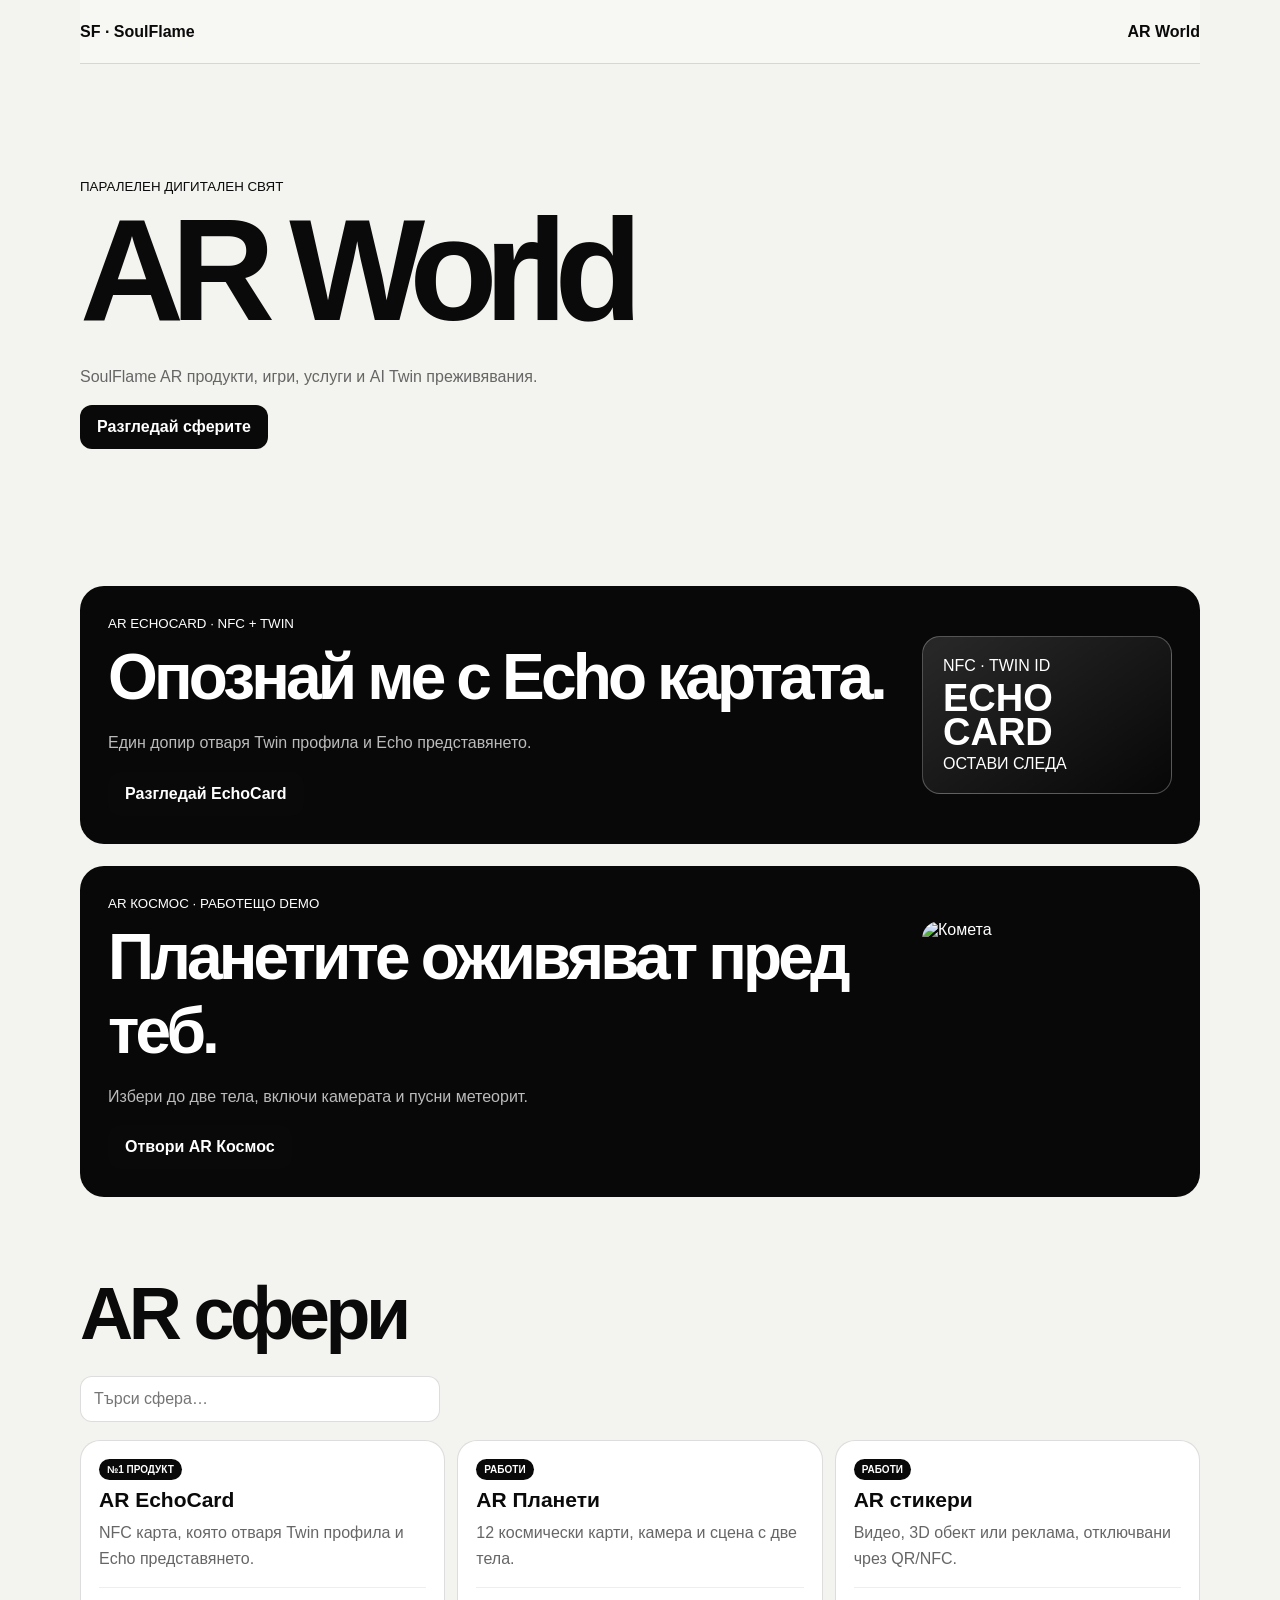
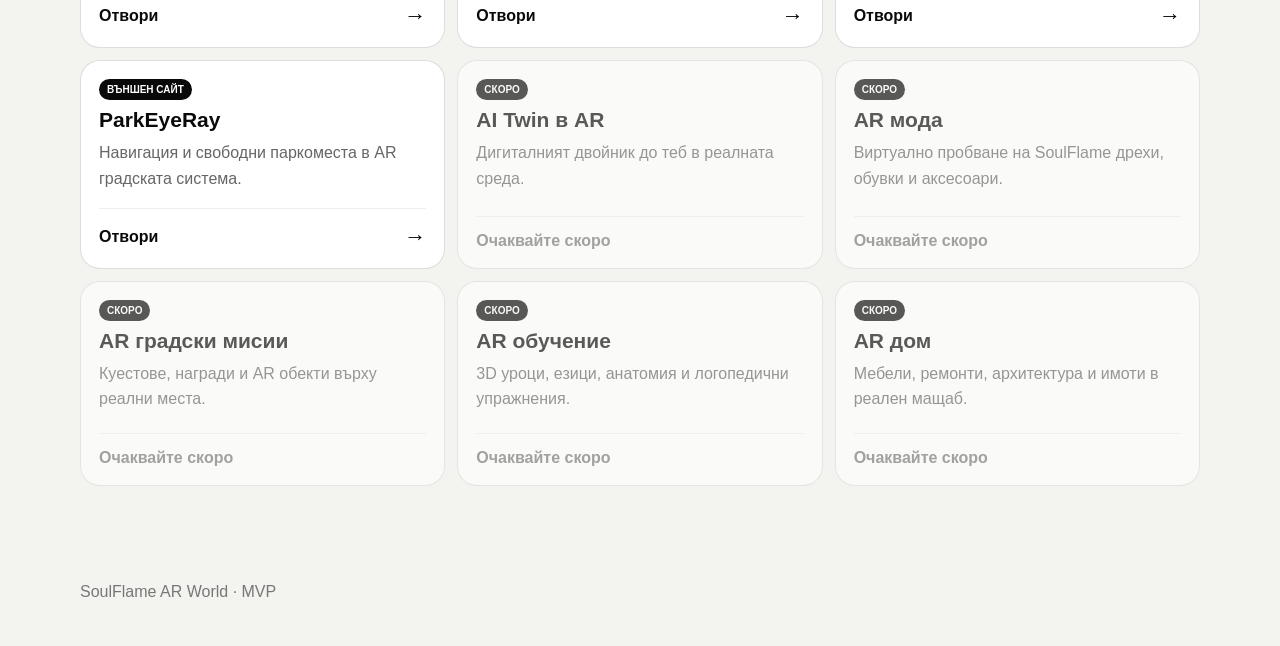
==== commit 54f6ddab: "Restore working actions in AR World boxes" ====
--- a/ar-world/index.html
+++ b/ar-world/index.html
@@ -1 +1,42 @@
-<!doctype html><html lang="bg"><head><meta charset="utf-8"><meta name="viewport" content="width=device-width,initial-scale=1"><title>SoulFlame AR World</title><style>*{box-sizing:border-box}html{scroll-behavior:smooth}body{margin:0;font:16px Arial;background:#f1f1ee;color:#090909}a{color:inherit;text-decoration:none}.w{width:min(1160px,calc(100% - 24px));margin:auto}.top{height:68px;display:flex;align-items:center;justify-content:space-between;border-bottom:1px solid #0002;position:sticky;top:0;background:#f8f8f5df;backdrop-filter:blur(14px);z-index:9}.hero{min-height:520px;display:flex;flex-direction:column;justify-content:center}.hero h1{font-size:clamp(4rem,13vw,9rem);line-height:.82;letter-spacing:-.09em;margin:18px 0}.muted{color:#666;line-height:1.65}.btn{display:inline-flex;padding:13px 17px;border-radius:12px;background:#090909;color:#fff;font-weight:800;border:0}.bn{margin:24px 0;padding:30px;border-radius:25px;background:#090909;color:#fff;display:grid;grid-template-columns:1fr 250px;gap:24px;align-items:center}.bn h2{font-size:clamp(2rem,5vw,4rem);letter-spacing:-.06em;margin:10px 0}.bn p{color:#bbb;line-height:1.55}.bn img{width:100%;height:220px;object-fit:cover;border-radius:16px}.cardpic{aspect-ratio:1.58;border:1px solid #fff4;border-radius:18px;padding:20px;display:flex;flex-direction:column;justify-content:space-between;background:linear-gradient(145deg,#fff2,#fff0)}.cat{padding:55px 0}.cat h2{font-size:clamp(2.3rem,6vw,4rem);letter-spacing:-.05em}.search{padding:12px;border:1px solid #0002;border-radius:12px;width:min(330px,100%)}.sphere{margin:18px 0;padding:20px;border:1px solid #0002;border-radius:22px;background:#fff}.grid{display:grid;grid-template-columns:repeat(4,1fr);gap:10px}.box{min-height:145px;padding:15px;border:1px solid #0002;border-radius:15px;background:#fafafa;display:flex;flex-direction:column}.box b{margin-top:auto}.box p{font-size:12px;color:#666}.tag{font-size:9px;background:#090909;color:#fff;border-radius:20px;padding:4px 7px;width:max-content}.space{background:#050505;color:#f5f5f2;min-height:100vh}.space .top{background:#050505dd;border-color:#fff2}.space .muted{color:#aaa}.space .hero{display:grid;grid-template-columns:1fr .8fr;gap:30px}.orb{display:grid;place-items:center;position:relative}.orb img{width:210px;height:210px;border-radius:50%;object-fit:cover;box-shadow:0 0 70px #fff4}.steps{display:grid;grid-template-columns:repeat(3,1fr);gap:10px}.steps article,.lab{padding:18px;border:1px solid #fff2;border-radius:18px;background:#fff1}.cg{display:grid;grid-template-columns:repeat(3,1fr);gap:11px}.cos{border:1px solid #fff2;border-radius:18px;overflow:hidden;background:#0d0d0d}.cos.on{border-color:#fff}.cos img{width:100%;height:190px;object-fit:cover}.cos div{padding:14px}.cos p{color:#999;font-size:12px}.cos button{width:100%;padding:10px;border:0;border-radius:9px;font-weight:800}.stage{position:relative;min-height:430px;overflow:hidden;border-radius:16px;background:radial-gradient(circle,#292929,#050505 70%)}video{position:absolute;width:100%;height:100%;object-fit:cover}.ph{position:absolute;inset:0;display:grid;place-items:center;color:#888}.obj{position:absolute;left:var(--l);top:var(--t);width:var(--s);aspect-ratio:1;transform:translate(-50%,-50%);border-radius:50%;object-fit:cover;box-shadow:0 10px 35px #000,0 0 20px #fff2}.met{position:absolute;left:-30%;top:12%;width:35%;height:3px;opacity:0;background:linear-gradient(90deg,transparent,#fff)}.met.go{animation:m 1.2s forwards}@keyframes m{15%{opacity:1}100%{left:110%;top:78%;opacity:0}}.row{display:flex;gap:9px;flex-wrap:wrap;margin-top:12px}.shop{display:grid;grid-template-columns:repeat(3,1fr);gap:11px}.prod{padding:18px;border:1px solid #0002;border-radius:19px;background:#fff;min-height:250px;display:flex;flex-direction:column}.prod b{margin-top:auto;font-size:20px}@media(max-width:800px){.bn,.space .hero{grid-template-columns:1fr}.grid,.cg,.shop{grid-template-columns:repeat(2,1fr)}}@media(max-width:520px){.grid,.cg,.shop,.steps{grid-template-columns:1fr}}</style></head><body><div id="app"></div><script>const A=document.getElementById('app'),P=location.pathname;const IMG={Me:'https://assets.science.nasa.gov/content/dam/science/psd/photojournal/pia/pia00/pia00437/PIA00437.jpg',V:'https://assets.science.nasa.gov/content/dam/science/psd/photojournal/pia/pia00/pia00271/PIA00271.jpg',E:'https://images-assets.nasa.gov/image/PIA18033/PIA18033~orig.jpg',Ma:'https://assets.science.nasa.gov/content/dam/science/psd/photojournal/pia/pia00/pia00407/PIA00407.jpg',J:'https://assets.science.nasa.gov/content/dam/science/psd/photojournal/pia/pia02/pia02972/PIA02972.jpg',S:'https://assets.science.nasa.gov/content/dam/science/psd/photojournal/pia/pia05/pia05425/PIA05425.jpg',U:'https://assets.science.nasa.gov/content/dam/science/psd/photojournal/pia/pia01/pia01391/PIA01391.jpg',N:'https://assets.science.nasa.gov/content/dam/science/psd/photojournal/pia/pia01/pia01492/PIA01492.jpg',Mo:'https://assets.science.nasa.gov/content/dam/science/psd/earths-moon/outreach-materials/NASA-LRO-Moon-mosaic.png',Su:'https://assets.science.nasa.gov/content/dam/science/psd/photojournal/pia/pia26/pia26681/PIA26681.jpg',C:'https://assets.science.nasa.gov/content/dam/science/psd/solar/2023/09/c/Comet_from_8_km.jpg',B:'https://assets.science.nasa.gov/content/dam/science/psd/solar/2023/09/h/hires.jpg'};function top(space=0){return`<div class="${space?'space':''}"><div class="w"><header class="top"><a href="/"><b>SF · SoulFlame</b></a><a href="/"><b>AR World</b></a></header>`}function end(){return'</div></div>'}const S=[['AR продукти и реклама',[['AR EchoCard','NFC Twin + Echo представяне','/ar_echocard.html','№1'],['AR Планети','12 космически карти с QR + NFC','/ar_planeti.html','ПРИОРИТЕТ'],['AR карти','Видео, 3D и колекционерски карти'],['AR стикери','Персонални AR сцени','/ar_stikeri.html']]],['AR игри',[['AR Космос','Две карти в обща сцена + метеорит','/ar_planeti.html','НОВО'],['AR градски мисии','Куестове върху реални места'],['AR лов','Предмети и награди'],['AR PvP','Битки в реална среда']]],['AR фризьор',[['AR прически','Пробваш стил'],['AR цвят','Смяна на коса'],['AR брада','Форма и контур'],['AR грим','Виртуална визия']]],['AR мода',[['AR дрехи','Виртуално пробване'],['AR обувки','Модел върху крака'],['AR очила','Пробване на рамки'],['AR бижута','Аксесоари']]],['AR град',[['AR навигация','Стрелка по посоката'],['ParkEyeRay','Свободни паркоместа'],['AR места','Информация за локации'],['AR оферти','Локални промоции']]],['AI Twins в AR',[['AR AI Twin','Двойникът до теб'],['Twin асистент','Следваща стъпка'],['AR приятели','Аватари и статус'],['Жест за връзка','Взаимно приятелство']]],['AR дом',[['AR мебели','Реален размер'],['AR ремонт','Материали'],['AR архитектура','Сграда върху терена'],['AR имоти','Огледи']]],['AR обучение',[['AR уроци','3D модели'],['AR анатомия','Тяло'],['AR езици','Превод'],['AR логопедия','Упражнения']]],['AR автомобили',[['AR автомобил','Данни върху колата'],['AR диагностика','Проблем'],['AR ремонт','Инструкции'],['AR конфигуратор','Цветове']]]];function home(){A.innerHTML=top()+`<section class="hero"><small>ПАРАЛЕЛЕН ДИГИТАЛЕН СВЯТ</small><h1>AR <strong>World</strong></h1><p class="muted">SoulFlame AR продукти, игри, услуги и AI Twin преживявания.</p><a class="btn" href="#cat">Разгледай сферите</a></section><section class="bn"><div><small>AR ECHOCARD · NFC + TWIN</small><h2>Опознай ме с Echo картата.</h2><p>Един допир отваря Twin профила и Echo представянето.</p><a class="btn" href="/ar_echocard.html">Разгледай</a></div><div class="cardpic"><span>NFC · TWIN ID</span><b style="font-size:38px">ECHO<br>CARD</b><span>ОСТАВИ СЛЕДА</span></div></section><section class="bn"><div><small>ОЧАКВАЙТЕ СКОРО · AR КОСМОС</small><h2>Вижте метеорит в AR.</h2><p>Избери планета, отвори камерата, активирай две карти и пусни метеорит между тях.</p><a class="btn" href="/ar_planeti.html">Избери карта</a></div><img src="${IMG.C}"></section><main id="cat" class="cat"><h2>AR сфери</h2><input id="q" class="search" placeholder="Търси..."><div id="r"></div></main>`+end();const r=document.getElementById('r'),q=document.getElementById('q');function d(v=''){v=v.toLowerCase();r.innerHTML=S.map(s=>{let x=s[1].filter(i=>(s[0]+i.join(' ')).toLowerCase().includes(v));return x.length?`<section class="sphere"><h3>${s[0]}</h3><div class="grid">${x.map(i=>`${i[2]?`<a href="${i[2]}" class="box">`:'<article class="box">'}${i[3]?`<span class="tag">${i[3]}</span>`:''}<b>${i[0]}</b><p>${i[1]}</p>${i[2]?'</a>':'</article>'}`).join('')}</div></section>`:''}).join('')}q.oninput=e=>d(e.target.value);d()}const B=[['me','Меркурий',4879,'4 879 km',IMG.Me,'NASA / Mariner 10'],['v','Венера',12104,'12 104 km',IMG.V,'NASA/JPL / Magellan'],['e','Земя',12742,'12 742 km',IMG.E,'NASA / Suomi NPP'],['ma','Марс',6779,'6 779 km',IMG.Ma,'NASA / Viking'],['j','Юпитер',139820,'139 820 km',IMG.J,'NASA / Cassini'],['s','Сатурн',116460,'116 460 km',IMG.S,'NASA / Cassini'],['u','Уран',50724,'50 724 km',IMG.U,'NASA / Voyager 2'],['n','Нептун',49244,'49 244 km',IMG.N,'NASA / Voyager 2'],['mo','Луната',3475,'3 475 km',IMG.Mo,'NASA / LRO'],['su','Слънцето',1392700,'1 392 700 km',IMG.Su,'NASA / SDO'],['c','Комета 67P',4.1,'~4.1 km',IMG.C,'ESA / Rosetta'],['b','Черна дупка M87*',38e9,'~38 млрд. km',IMG.B,'Event Horizon Telescope']];let sel=JSON.parse(localStorage.getItem('sfcos')||'[]').slice(-2),mode=0,stream;function cosmos(){A.innerHTML=top(1)+`<section class="hero"><div><small>AR КАРТИ · QR + NFC</small><h1>AR <strong>Планети</strong></h1><p class="muted">Картата е ключ за активация. След разпознаването моделът остава в сцената; за ново стартиране активираш картата пак.</p><a class="btn" href="#cards">Избери карта</a></div><div class="orb"><img src="${IMG.Su}"></div></section><section class="steps"><article><b>01 · KEY</b><p>QR + NFC отключва модела.</p></article><article><b>02 · ANCHOR</b><p>Моделът се стабилизира към средата.</p></article><article><b>03 · 2 КАРТИ</b><p>Двете тела са заедно и пускаш метеорит.</p></article></section><main id="cards" class="cat"><h2>Космически карти</h2><div id="cg" class="cg"></div><section class="lab"><h2>AR камера</h2><p id="st" class="muted"></p><div class="stage"><video id="vid" playsinline muted></video><div id="ph" class="ph">Камерата е изключена</div><div id="lay"></div><i id="met" class="met"></i></div><div class="row"><button class="btn" id="cam">Камера</button><button class="btn" id="md">Видим мащаб</button><button class="btn" id="shot">Пусни метеорит</button><button class="btn" id="cl">Изчисти</button></div><p class="muted">Това е работещ web camera demo. Истински постоянен 6DoF world anchor и автоматично разпознаване на target ще използват WebXR/ARCore/ARKit.</p></section></main>`+end();renderCards();document.getElementById('cam').onclick=camera;document.getElementById('md').onclick=e=>{mode=!mode;e.target.textContent=mode?'Реално съотношение':'Видим мащаб';scene()};document.getElementById('shot').onclick=()=>{let m=document.getElementById('met');m.classList.remove('go');void m.offsetWidth;m.classList.add('go')};document.getElementById('cl').onclick=()=>{sel=[];localStorage.removeItem('sfcos');renderCards();scene()};scene()}function renderCards(){let g=document.getElementById('cg');g.innerHTML=B.map(b=>`<article class="cos ${sel.includes(b[0])?'on':''}"><img src="${b[4]}"><div><small>QR + NFC CARD</small><h3>${b[1]}</h3><p>${b[5]} · ${b[3]}</p><button onclick="tog('${b[0]}')">${sel.includes(b[0])?'Активирана ✓':'Активирай'}</button></div></article>`).join('')}function tog(id){sel=sel.includes(id)?sel.filter(x=>x!=id):[...sel,id].slice(-2);localStorage.setItem('sfcos',JSON.stringify(sel));renderCards();scene()}function scene(){let x=sel.map(id=>B.find(b=>b[0]==id)),mx=Math.max(...x.map(b=>b[2]),1),lay=document.getElementById('lay');if(!lay)return;document.getElementById('st').textContent=x.length?x.map(b=>b[1]).join(' + '):'Избери до две карти.';lay.innerHTML=x.map((b,i)=>{let z=mode?Math.max(3,230*b[2]/mx):70+(Math.log10(b[2])-0.6)/10*140;return`<img class="obj" src="${b[4]}" style="--s:${z}px;--l:${x.length==1?50:i?68:33}%;--t:${i?58:48}%">`}).join('')}async function camera(){try{stream=await navigator.mediaDevices.getUserMedia({video:{facingMode:{ideal:'environment'}},audio:false});let v=document.getElementById('vid');v.srcObject=stream;await v.play();document.getElementById('ph').hidden=true}catch(e){document.getElementById('ph').textContent='Разреши достъп до камерата.'}}function stickers(){let p=[['AR Car Video Sticker','Видео за кола, автокъща или бранд','39.90 €'],['Personal Video Sticker','Лично видео и послание','19.90 €'],['3D Object Sticker','3D продукт или герой','29.90 €'],['Business Pack','10 стикера + AR сцена','69 €'],['AR Wear Labels','25 AR етикета','99 €'],['Custom AR','Индивидуално преживяване','249 €']];A.innerHTML=top()+`<section class="hero"><h1>AR <strong>стикери</strong></h1><p class="muted">Физически стикери, които отключват видео, 3D, профил или реклама.</p></section><main class="cat"><h2>Избери продукт</h2><div class="shop">${p.map(x=>`<article class="prod"><h3>${x[0]}</h3><p class="muted">${x[1]}</p><b>${x[2]}</b></article>`).join('')}</div></main>`+end()}function echo(){A.innerHTML=top()+`<section class="hero"><h1>AR <strong>EchoCard</strong></h1><p class="muted">NFC карта, която отваря избраните от теб Twin и Echo данни. Един допир — истинско представяне.</p><a class="btn" href="mailto:soulflame.mitko@gmail.com?subject=AR EchoCard">Заяви EchoCard</a></section>`+end()}P.includes('ar_planeti')?cosmos():P.includes('ar_stikeri')?stickers():P.includes('ar_echocard')?echo():home()</script></body></html>+<!doctype html>
+<html lang="bg">
+<head>
+<meta charset="utf-8">
+<meta name="viewport" content="width=device-width,initial-scale=1,viewport-fit=cover">
+<meta name="theme-color" content="#050505">
+<title>SoulFlame AR World</title>
+<style>
+*{box-sizing:border-box}html{scroll-behavior:smooth}body{margin:0;font:16px Arial,sans-serif;background:#f3f3ef;color:#0a0a0a}a{color:inherit;text-decoration:none}button,input{font:inherit}.wrap{width:min(1120px,calc(100% - 24px));margin:auto}.top{position:sticky;top:0;z-index:10;height:64px;display:flex;align-items:center;justify-content:space-between;border-bottom:1px solid #0002;background:#f8f8f4e8;backdrop-filter:blur(14px)}.brand{font-weight:900}.hero{min-height:500px;display:flex;flex-direction:column;justify-content:center}.hero h1{font-size:clamp(4rem,16vw,9rem);line-height:.82;letter-spacing:-.09em;margin:18px 0}.muted{color:#666;line-height:1.6}.btn{display:inline-flex;align-items:center;justify-content:center;width:max-content;padding:13px 17px;border:0;border-radius:12px;background:#090909;color:#fff;font-weight:900;cursor:pointer}.banner{margin:22px 0;padding:28px;border-radius:24px;background:#080808;color:#fff;display:grid;grid-template-columns:1fr 250px;gap:20px;align-items:center}.banner h2{font-size:clamp(2rem,6vw,4rem);letter-spacing:-.06em;margin:8px 0}.banner p{color:#bbb;line-height:1.6}.banner img{width:100%;height:220px;object-fit:cover;border-radius:18px}.echo-card{aspect-ratio:1.58;border:1px solid #fff4;border-radius:18px;padding:20px;display:flex;flex-direction:column;justify-content:space-between;background:linear-gradient(145deg,#fff2,#fff0)}.echo-card strong{font-size:38px;line-height:.9}.section{padding:52px 0}.section h2{font-size:clamp(2.2rem,7vw,4.6rem);letter-spacing:-.06em;margin:0 0 20px}.search{width:min(360px,100%);padding:13px;border:1px solid #0002;border-radius:12px;margin-bottom:18px}.cards,.planet-grid{display:grid;grid-template-columns:repeat(3,1fr);gap:12px}.card{min-height:205px;padding:18px;border:1px solid #0002;border-radius:20px;background:#fff;display:flex;flex-direction:column;transition:.2s transform,.2s box-shadow}.card.live{cursor:pointer}.card.live:hover{transform:translateY(-3px);box-shadow:0 15px 35px #0001}.card b{font-size:21px;margin:8px 0}.card p{margin-top:0}.tag{display:inline-flex;width:max-content;padding:5px 8px;border-radius:999px;background:#090909;color:#fff;font-size:10px;font-weight:900}.card-action{margin-top:auto;display:flex;align-items:center;justify-content:space-between;padding-top:15px;border-top:1px solid #0001;font-weight:900}.card.live .card-action::after{content:'→';font-size:22px}.card.soon{opacity:.66}.card.soon .card-action{color:#777}.dark{min-height:100vh;background:#050505;color:#f5f5f2}.dark .top{background:#050505e8;border-color:#fff2}.dark .muted{color:#aaa}.planet{overflow:hidden;border:1px solid #fff2;border-radius:18px;background:#101010}.planet.active{outline:2px solid #fff}.planet img{width:100%;height:180px;object-fit:cover;background:#181818}.planet div{padding:14px}.planet button{width:100%;padding:11px;border:0;border-radius:10px;font-weight:900}.lab{padding:18px;border:1px solid #fff2;border-radius:18px;background:#fff1}.stage{position:relative;min-height:420px;overflow:hidden;border-radius:16px;background:radial-gradient(circle,#2c2c2c,#050505 70%)}video{position:absolute;inset:0;width:100%;height:100%;object-fit:cover}.placeholder{position:absolute;inset:0;display:grid;place-items:center;color:#999}.obj{position:absolute;top:50%;width:130px;aspect-ratio:1;object-fit:cover;border-radius:50%;transform:translate(-50%,-50%);box-shadow:0 10px 35px #000,0 0 25px #fff3}.obj.one{left:50%}.obj.left{left:34%}.obj.right{left:68%}.meteor{position:absolute;left:-35%;top:18%;width:35%;height:3px;opacity:0;background:linear-gradient(90deg,transparent,#fff)}.meteor.go{animation:meteor 1.2s forwards}@keyframes meteor{15%{opacity:1}100%{left:110%;top:78%;opacity:0}}.row{display:flex;gap:9px;flex-wrap:wrap;margin-top:12px}.notice{padding:14px;border-radius:12px;background:#fff1;color:#bbb}.error{padding:18px;border:1px solid #f665;border-radius:14px;background:#200;color:#fff}.footer{padding:45px 0;color:#777}@media(max-width:800px){.cards,.planet-grid{grid-template-columns:repeat(2,1fr)}.banner{grid-template-columns:1fr}}@media(max-width:540px){.cards,.planet-grid{grid-template-columns:1fr}.hero{min-height:430px}.stage{min-height:360px}.banner{padding:20px}}
+</style>
+</head>
+<body><div id="app"><div class="wrap"><section class="hero"><h1>AR World</h1><p>Зареждане…</p></section></div></div>
+<script>
+(function(){
+'use strict';
+const app=document.getElementById('app');
+const path=location.pathname.toLowerCase();
+const IMG={mercury:'https://assets.science.nasa.gov/content/dam/science/psd/photojournal/pia/pia00/pia00437/PIA00437.jpg',venus:'https://assets.science.nasa.gov/content/dam/science/psd/photojournal/pia/pia00/pia00271/PIA00271.jpg',earth:'https://images-assets.nasa.gov/image/PIA18033/PIA18033~orig.jpg',mars:'https://assets.science.nasa.gov/content/dam/science/psd/photojournal/pia/pia00/pia00407/PIA00407.jpg',jupiter:'https://assets.science.nasa.gov/content/dam/science/psd/photojournal/pia/pia02/pia02972/PIA02972.jpg',saturn:'https://assets.science.nasa.gov/content/dam/science/psd/photojournal/pia/pia05/pia05425/PIA05425.jpg',uranus:'https://assets.science.nasa.gov/content/dam/science/psd/photojournal/pia/pia01/pia01391/PIA01391.jpg',neptune:'https://assets.science.nasa.gov/content/dam/science/psd/photojournal/pia/pia01/pia01492/PIA01492.jpg',moon:'https://assets.science.nasa.gov/content/dam/science/psd/earths-moon/outreach-materials/NASA-LRO-Moon-mosaic.png',sun:'https://assets.science.nasa.gov/content/dam/science/psd/photojournal/pia/pia26/pia26681/PIA26681.jpg',comet:'https://assets.science.nasa.gov/content/dam/science/psd/solar/2023/09/c/Comet_from_8_km.jpg',blackhole:'https://assets.science.nasa.gov/content/dam/science/psd/solar/2023/09/h/hires.jpg'};
+const planets=[['mercury','Меркурий','4 879 km'],['venus','Венера','12 104 km'],['earth','Земя','12 742 km'],['mars','Марс','6 779 km'],['jupiter','Юпитер','139 820 km'],['saturn','Сатурн','116 460 km'],['uranus','Уран','50 724 km'],['neptune','Нептун','49 244 km'],['moon','Луната','3 475 km'],['sun','Слънцето','1 392 700 km'],['comet','Комета 67P','~4.1 km'],['blackhole','Черна дупка M87*','~38 млрд. km']];
+const boxes=[
+{title:'AR EchoCard',desc:'NFC карта, която отваря Twin профила и Echo представянето.',href:'/ar_echocard.html',tag:'№1 ПРОДУКТ'},
+{title:'AR Планети',desc:'12 космически карти, камера и сцена с две тела.',href:'/ar_planeti.html',tag:'РАБОТИ'},
+{title:'AR стикери',desc:'Видео, 3D обект или реклама, отключвани чрез QR/NFC.',href:'/ar_stikeri.html',tag:'РАБОТИ'},
+{title:'ParkEyeRay',desc:'Навигация и свободни паркоместа в AR градската система.',href:'https://sf-parkeyeray.vercel.app',tag:'ВЪНШЕН САЙТ',external:true},
+{title:'AI Twin в AR',desc:'Дигиталният двойник до теб в реалната среда.',tag:'СКОРО'},
+{title:'AR мода',desc:'Виртуално пробване на SoulFlame дрехи, обувки и аксесоари.',tag:'СКОРО'},
+{title:'AR градски мисии',desc:'Куестове, награди и AR обекти върху реални места.',tag:'СКОРО'},
+{title:'AR обучение',desc:'3D уроци, езици, анатомия и логопедични упражнения.',tag:'СКОРО'},
+{title:'AR дом',desc:'Мебели, ремонти, архитектура и имоти в реален мащаб.',tag:'СКОРО'}
+];
+function header(dark){return '<div class="'+(dark?'dark':'')+'"><div class="wrap"><header class="top"><a class="brand" href="/">SF · SoulFlame</a><a class="brand" href="/">AR World</a></header>'}
+function end(){return '<footer class="footer">SoulFlame AR World · MVP</footer></div></div>'}
+function boxHTML(x){const inside='<span class="tag">'+x.tag+'</span><b>'+x.title+'</b><p class="muted">'+x.desc+'</p><span class="card-action">'+(x.href?'Отвори':'Очаквайте скоро')+'</span>';if(!x.href)return '<article class="card soon">'+inside+'</article>';return '<a class="card live" href="'+x.href+'"'+(x.external?' target="_blank" rel="noopener"':'')+'>'+inside+'</a>'}
+function home(){app.innerHTML=header(false)+'<section class="hero"><small>ПАРАЛЕЛЕН ДИГИТАЛЕН СВЯТ</small><h1>AR <strong>World</strong></h1><p class="muted">SoulFlame AR продукти, игри, услуги и AI Twin преживявания.</p><a class="btn" href="#spheres">Разгледай сферите</a></section><section class="banner"><div><small>AR ECHOCARD · NFC + TWIN</small><h2>Опознай ме с Echo картата.</h2><p>Един допир отваря Twin профила и Echo представянето.</p><a class="btn" href="/ar_echocard.html">Разгледай EchoCard</a></div><div class="echo-card"><span>NFC · TWIN ID</span><strong>ECHO<br>CARD</strong><span>ОСТАВИ СЛЕДА</span></div></section><section class="banner"><div><small>AR КОСМОС · РАБОТЕЩО DEMO</small><h2>Планетите оживяват пред теб.</h2><p>Избери до две тела, включи камерата и пусни метеорит.</p><a class="btn" href="/ar_planeti.html">Отвори AR Космос</a></div><img src="'+IMG.comet+'" alt="Комета"></section><section id="spheres" class="section"><h2>AR сфери</h2><input id="search" class="search" placeholder="Търси сфера…"><div id="cards" class="cards"></div></section>'+end();const input=document.getElementById('search'),cards=document.getElementById('cards');function draw(q){q=(q||'').toLowerCase();cards.innerHTML=boxes.filter(x=>(x.title+' '+x.desc+' '+x.tag).toLowerCase().includes(q)).map(boxHTML).join('')||'<p>Няма резултати.</p>'}input.addEventListener('input',e=>draw(e.target.value));draw('')}
+function cosmos(){let selected=[];try{const parsed=JSON.parse(localStorage.getItem('sfcos')||'[]');if(Array.isArray(parsed))selected=parsed.filter(id=>planets.some(p=>p[0]===id)).slice(-2)}catch(e){try{localStorage.removeItem('sfcos')}catch(_){}selected=[]}app.innerHTML=header(true)+'<section class="hero"><small>AR КАРТИ · QR + NFC</small><h1>AR <strong>Планети</strong></h1><p class="muted">Избери до две космически тела и ги виж върху камерата.</p></section><section class="section"><h2>Космически карти</h2><div id="planetGrid" class="planet-grid"></div></section><section class="section"><div class="lab"><h2>AR камера</h2><p id="status" class="muted"></p><div class="stage"><video id="video" playsinline muted></video><div id="placeholder" class="placeholder">Камерата е изключена</div><div id="objects"></div><i id="meteor" class="meteor"></i></div><div class="row"><button class="btn" id="camera">Камера</button><button class="btn" id="shoot">Пусни метеорит</button><button class="btn" id="clear">Изчисти</button></div><p class="notice">Web-camera demo. Истински 6DoF anchor и разпознаване на физическа карта са следващият етап.</p></div></section>'+end();const grid=document.getElementById('planetGrid'),objects=document.getElementById('objects'),status=document.getElementById('status');function save(){try{localStorage.setItem('sfcos',JSON.stringify(selected))}catch(e){}}function render(){grid.innerHTML=planets.map(p=>'<article class="planet '+(selected.includes(p[0])?'active':'')+'"><img src="'+IMG[p[0]]+'" alt="'+p[1]+'"><div><small>QR + NFC CARD</small><h3>'+p[1]+'</h3><p class="muted">'+p[2]+'</p><button data-id="'+p[0]+'">'+(selected.includes(p[0])?'Активирана ✓':'Активирай')+'</button></div></article>').join('');grid.querySelectorAll('button').forEach(b=>b.addEventListener('click',()=>{const id=b.dataset.id;selected=selected.includes(id)?selected.filter(x=>x!==id):selected.concat(id).slice(-2);save();render()}));status.textContent=selected.length?selected.map(id=>planets.find(p=>p[0]===id)[1]).join(' + '):'Избери до две карти.';objects.innerHTML=selected.map((id,i)=>'<img class="obj '+(selected.length===1?'one':i===0?'left':'right')+'" src="'+IMG[id]+'" alt="">').join('')}document.getElementById('camera').addEventListener('click',async()=>{const ph=document.getElementById('placeholder');try{if(!navigator.mediaDevices||!navigator.mediaDevices.getUserMedia)throw new Error('Camera API unavailable');const stream=await navigator.mediaDevices.getUserMedia({video:{facingMode:{ideal:'environment'}},audio:false});const video=document.getElementById('video');video.srcObject=stream;await video.play();ph.hidden=true}catch(e){ph.hidden=false;ph.textContent='Отвори страницата в Chrome и разреши камерата.'}});document.getElementById('shoot').addEventListener('click',()=>{const m=document.getElementById('meteor');m.classList.remove('go');void m.offsetWidth;m.classList.add('go')});document.getElementById('clear').addEventListener('click',()=>{selected=[];save();render()});render()}
+function stickers(){app.innerHTML=header(false)+'<section class="hero"><h1>AR <strong>стикери</strong></h1><p class="muted">Изпращаш снимка или видео. Ние го превръщаме в AR преживяване, отключвано от QR/NFC.</p></section><section class="section"><h2>Продукти</h2><div class="cards"><article class="card"><span class="tag">START</span><b>Personal AR</b><p class="muted">Лично видео или послание.</p></article><article class="card"><span class="tag">BUSINESS</span><b>AR реклама</b><p class="muted">Продукт, меню, автомобил или бранд.</p></article><article class="card"><span class="tag">3D</span><b>3D Object</b><p class="muted">Модел, герой или предмет.</p></article></div></section>'+end()}
+function echo(){app.innerHTML=header(false)+'<section class="hero"><small>NFC + TWIN ID</small><h1>AR <strong>EchoCard</strong></h1><p class="muted">Опознай ме. Един допир отваря Twin профила и избраните Echo данни.</p><a class="btn" href="mailto:soulflame.mitko@gmail.com?subject=AR%20EchoCard">Заяви EchoCard</a></section>'+end()}
+try{if(path.includes('ar_planeti'))cosmos();else if(path.includes('ar_stikeri'))stickers();else if(path.includes('ar_echocard'))echo();else home()}catch(e){app.innerHTML='<div class="wrap"><section class="hero"><div class="error"><h2>AR World се възстановява</h2><p>Натисни бутона, за да изчистиш локалните данни.</p><button class="btn" onclick="localStorage.clear();location.replace(\'/\')">Поправи и презареди</button></div></section></div>'}
+})();
+</script>
+</body>
+</html>
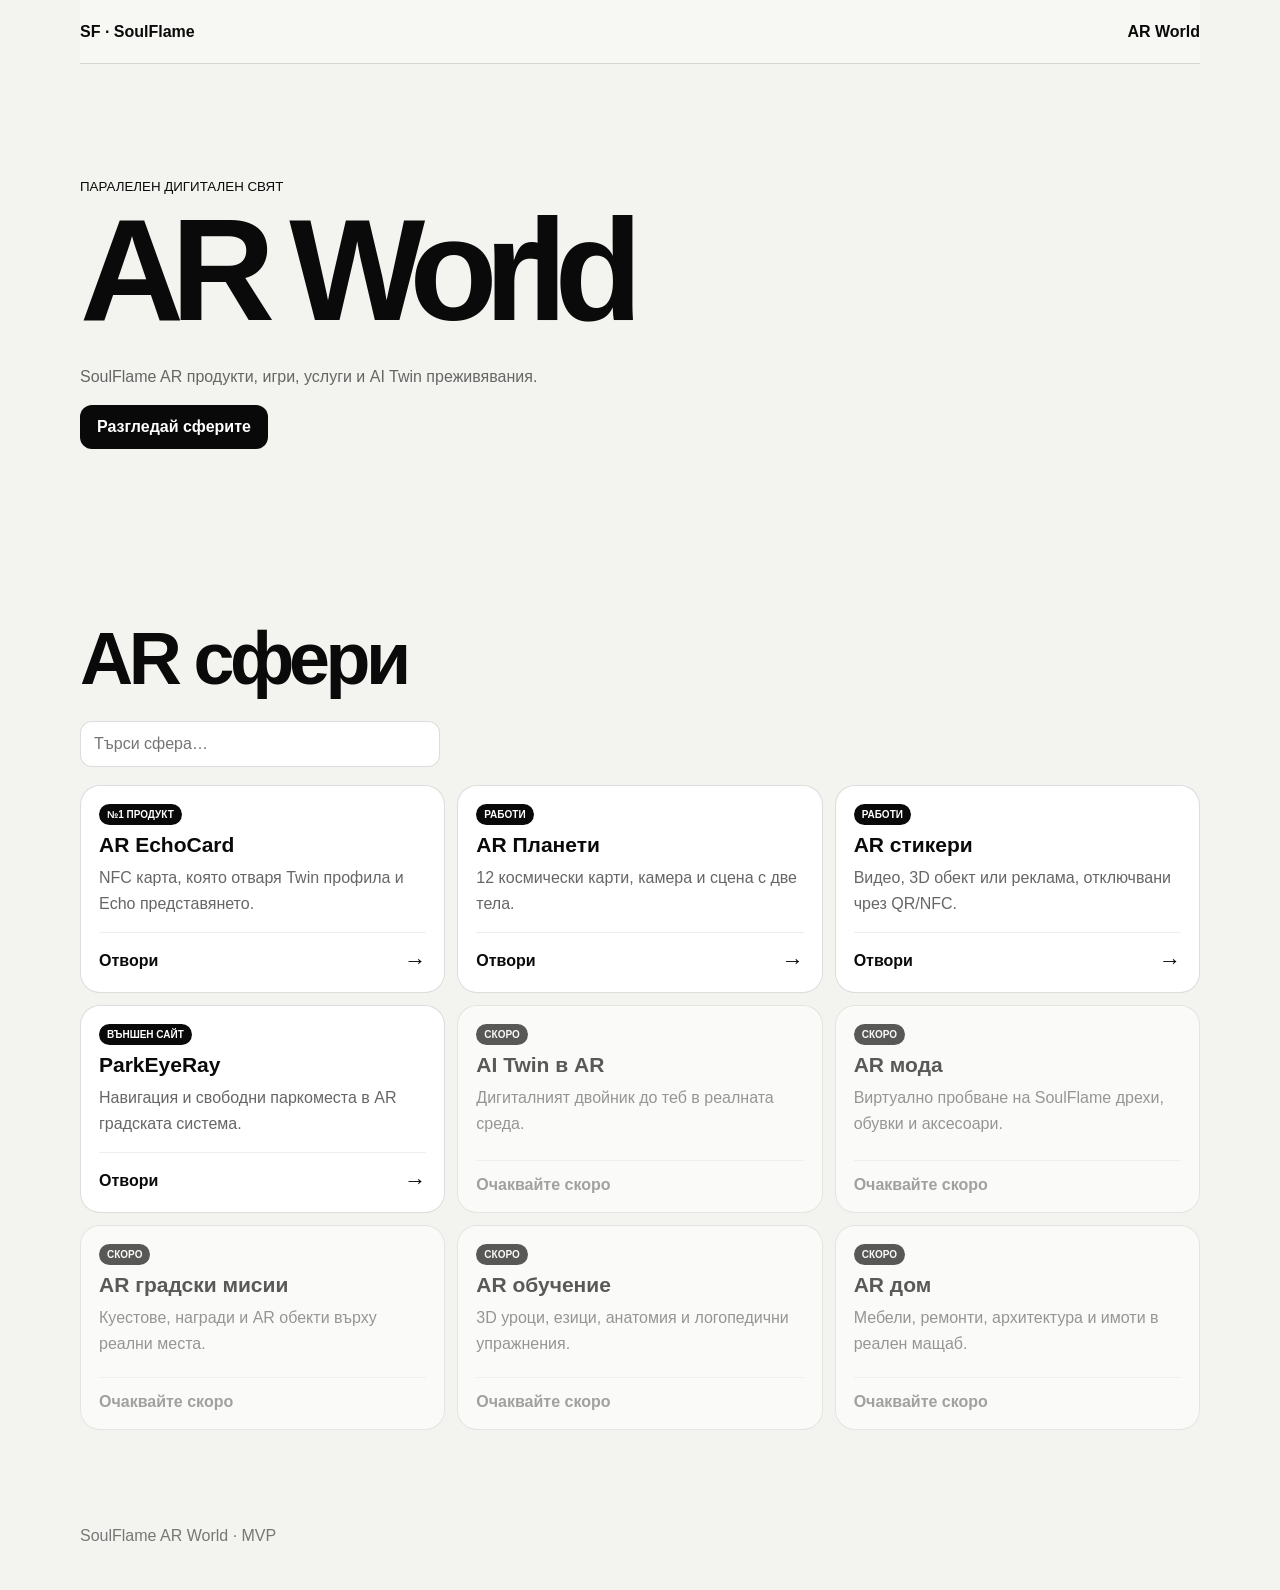
==== commit dd8bfdba: "Remove home banners and keep AR pages in boxes" ====
--- a/ar-world/index.html
+++ b/ar-world/index.html
@@ -6,7 +6,7 @@
 <meta name="theme-color" content="#050505">
 <title>SoulFlame AR World</title>
 <style>
-*{box-sizing:border-box}html{scroll-behavior:smooth}body{margin:0;font:16px Arial,sans-serif;background:#f3f3ef;color:#0a0a0a}a{color:inherit;text-decoration:none}button,input{font:inherit}.wrap{width:min(1120px,calc(100% - 24px));margin:auto}.top{position:sticky;top:0;z-index:10;height:64px;display:flex;align-items:center;justify-content:space-between;border-bottom:1px solid #0002;background:#f8f8f4e8;backdrop-filter:blur(14px)}.brand{font-weight:900}.hero{min-height:500px;display:flex;flex-direction:column;justify-content:center}.hero h1{font-size:clamp(4rem,16vw,9rem);line-height:.82;letter-spacing:-.09em;margin:18px 0}.muted{color:#666;line-height:1.6}.btn{display:inline-flex;align-items:center;justify-content:center;width:max-content;padding:13px 17px;border:0;border-radius:12px;background:#090909;color:#fff;font-weight:900;cursor:pointer}.banner{margin:22px 0;padding:28px;border-radius:24px;background:#080808;color:#fff;display:grid;grid-template-columns:1fr 250px;gap:20px;align-items:center}.banner h2{font-size:clamp(2rem,6vw,4rem);letter-spacing:-.06em;margin:8px 0}.banner p{color:#bbb;line-height:1.6}.banner img{width:100%;height:220px;object-fit:cover;border-radius:18px}.echo-card{aspect-ratio:1.58;border:1px solid #fff4;border-radius:18px;padding:20px;display:flex;flex-direction:column;justify-content:space-between;background:linear-gradient(145deg,#fff2,#fff0)}.echo-card strong{font-size:38px;line-height:.9}.section{padding:52px 0}.section h2{font-size:clamp(2.2rem,7vw,4.6rem);letter-spacing:-.06em;margin:0 0 20px}.search{width:min(360px,100%);padding:13px;border:1px solid #0002;border-radius:12px;margin-bottom:18px}.cards,.planet-grid{display:grid;grid-template-columns:repeat(3,1fr);gap:12px}.card{min-height:205px;padding:18px;border:1px solid #0002;border-radius:20px;background:#fff;display:flex;flex-direction:column;transition:.2s transform,.2s box-shadow}.card.live{cursor:pointer}.card.live:hover{transform:translateY(-3px);box-shadow:0 15px 35px #0001}.card b{font-size:21px;margin:8px 0}.card p{margin-top:0}.tag{display:inline-flex;width:max-content;padding:5px 8px;border-radius:999px;background:#090909;color:#fff;font-size:10px;font-weight:900}.card-action{margin-top:auto;display:flex;align-items:center;justify-content:space-between;padding-top:15px;border-top:1px solid #0001;font-weight:900}.card.live .card-action::after{content:'→';font-size:22px}.card.soon{opacity:.66}.card.soon .card-action{color:#777}.dark{min-height:100vh;background:#050505;color:#f5f5f2}.dark .top{background:#050505e8;border-color:#fff2}.dark .muted{color:#aaa}.planet{overflow:hidden;border:1px solid #fff2;border-radius:18px;background:#101010}.planet.active{outline:2px solid #fff}.planet img{width:100%;height:180px;object-fit:cover;background:#181818}.planet div{padding:14px}.planet button{width:100%;padding:11px;border:0;border-radius:10px;font-weight:900}.lab{padding:18px;border:1px solid #fff2;border-radius:18px;background:#fff1}.stage{position:relative;min-height:420px;overflow:hidden;border-radius:16px;background:radial-gradient(circle,#2c2c2c,#050505 70%)}video{position:absolute;inset:0;width:100%;height:100%;object-fit:cover}.placeholder{position:absolute;inset:0;display:grid;place-items:center;color:#999}.obj{position:absolute;top:50%;width:130px;aspect-ratio:1;object-fit:cover;border-radius:50%;transform:translate(-50%,-50%);box-shadow:0 10px 35px #000,0 0 25px #fff3}.obj.one{left:50%}.obj.left{left:34%}.obj.right{left:68%}.meteor{position:absolute;left:-35%;top:18%;width:35%;height:3px;opacity:0;background:linear-gradient(90deg,transparent,#fff)}.meteor.go{animation:meteor 1.2s forwards}@keyframes meteor{15%{opacity:1}100%{left:110%;top:78%;opacity:0}}.row{display:flex;gap:9px;flex-wrap:wrap;margin-top:12px}.notice{padding:14px;border-radius:12px;background:#fff1;color:#bbb}.error{padding:18px;border:1px solid #f665;border-radius:14px;background:#200;color:#fff}.footer{padding:45px 0;color:#777}@media(max-width:800px){.cards,.planet-grid{grid-template-columns:repeat(2,1fr)}.banner{grid-template-columns:1fr}}@media(max-width:540px){.cards,.planet-grid{grid-template-columns:1fr}.hero{min-height:430px}.stage{min-height:360px}.banner{padding:20px}}
+*{box-sizing:border-box}html{scroll-behavior:smooth}body{margin:0;font:16px Arial,sans-serif;background:#f3f3ef;color:#0a0a0a}a{color:inherit;text-decoration:none}button,input{font:inherit}.wrap{width:min(1120px,calc(100% - 24px));margin:auto}.top{position:sticky;top:0;z-index:10;height:64px;display:flex;align-items:center;justify-content:space-between;border-bottom:1px solid #0002;background:#f8f8f4e8;backdrop-filter:blur(14px)}.brand{font-weight:900}.hero{min-height:500px;display:flex;flex-direction:column;justify-content:center}.hero h1{font-size:clamp(4rem,16vw,9rem);line-height:.82;letter-spacing:-.09em;margin:18px 0}.muted{color:#666;line-height:1.6}.btn{display:inline-flex;align-items:center;justify-content:center;width:max-content;padding:13px 17px;border:0;border-radius:12px;background:#090909;color:#fff;font-weight:900;cursor:pointer}.section{padding:52px 0}.section h2{font-size:clamp(2.2rem,7vw,4.6rem);letter-spacing:-.06em;margin:0 0 20px}.search{width:min(360px,100%);padding:13px;border:1px solid #0002;border-radius:12px;margin-bottom:18px}.cards,.planet-grid{display:grid;grid-template-columns:repeat(3,1fr);gap:12px}.card{min-height:205px;padding:18px;border:1px solid #0002;border-radius:20px;background:#fff;display:flex;flex-direction:column;transition:.2s transform,.2s box-shadow}.card.live{cursor:pointer}.card.live:hover{transform:translateY(-3px);box-shadow:0 15px 35px #0001}.card b{font-size:21px;margin:8px 0}.card p{margin-top:0}.tag{display:inline-flex;width:max-content;padding:5px 8px;border-radius:999px;background:#090909;color:#fff;font-size:10px;font-weight:900}.card-action{margin-top:auto;display:flex;align-items:center;justify-content:space-between;padding-top:15px;border-top:1px solid #0001;font-weight:900}.card.live .card-action::after{content:'→';font-size:22px}.card.soon{opacity:.66}.card.soon .card-action{color:#777}.dark{min-height:100vh;background:#050505;color:#f5f5f2}.dark .top{background:#050505e8;border-color:#fff2}.dark .muted{color:#aaa}.planet{overflow:hidden;border:1px solid #fff2;border-radius:18px;background:#101010}.planet.active{outline:2px solid #fff}.planet img{width:100%;height:180px;object-fit:cover;background:#181818}.planet div{padding:14px}.planet button{width:100%;padding:11px;border:0;border-radius:10px;font-weight:900}.lab{padding:18px;border:1px solid #fff2;border-radius:18px;background:#fff1}.stage{position:relative;min-height:420px;overflow:hidden;border-radius:16px;background:radial-gradient(circle,#2c2c2c,#050505 70%)}video{position:absolute;inset:0;width:100%;height:100%;object-fit:cover}.placeholder{position:absolute;inset:0;display:grid;place-items:center;color:#999}.obj{position:absolute;top:50%;width:130px;aspect-ratio:1;object-fit:cover;border-radius:50%;transform:translate(-50%,-50%);box-shadow:0 10px 35px #000,0 0 25px #fff3}.obj.one{left:50%}.obj.left{left:34%}.obj.right{left:68%}.meteor{position:absolute;left:-35%;top:18%;width:35%;height:3px;opacity:0;background:linear-gradient(90deg,transparent,#fff)}.meteor.go{animation:meteor 1.2s forwards}@keyframes meteor{15%{opacity:1}100%{left:110%;top:78%;opacity:0}}.row{display:flex;gap:9px;flex-wrap:wrap;margin-top:12px}.notice{padding:14px;border-radius:12px;background:#fff1;color:#bbb}.error{padding:18px;border:1px solid #f665;border-radius:14px;background:#200;color:#fff}.footer{padding:45px 0;color:#777}@media(max-width:800px){.cards,.planet-grid{grid-template-columns:repeat(2,1fr)}}@media(max-width:540px){.cards,.planet-grid{grid-template-columns:1fr}.hero{min-height:430px}.stage{min-height:360px}}
 </style>
 </head>
 <body><div id="app"><div class="wrap"><section class="hero"><h1>AR World</h1><p>Зареждане…</p></section></div></div>
@@ -31,7 +31,7 @@
 function header(dark){return '<div class="'+(dark?'dark':'')+'"><div class="wrap"><header class="top"><a class="brand" href="/">SF · SoulFlame</a><a class="brand" href="/">AR World</a></header>'}
 function end(){return '<footer class="footer">SoulFlame AR World · MVP</footer></div></div>'}
 function boxHTML(x){const inside='<span class="tag">'+x.tag+'</span><b>'+x.title+'</b><p class="muted">'+x.desc+'</p><span class="card-action">'+(x.href?'Отвори':'Очаквайте скоро')+'</span>';if(!x.href)return '<article class="card soon">'+inside+'</article>';return '<a class="card live" href="'+x.href+'"'+(x.external?' target="_blank" rel="noopener"':'')+'>'+inside+'</a>'}
-function home(){app.innerHTML=header(false)+'<section class="hero"><small>ПАРАЛЕЛЕН ДИГИТАЛЕН СВЯТ</small><h1>AR <strong>World</strong></h1><p class="muted">SoulFlame AR продукти, игри, услуги и AI Twin преживявания.</p><a class="btn" href="#spheres">Разгледай сферите</a></section><section class="banner"><div><small>AR ECHOCARD · NFC + TWIN</small><h2>Опознай ме с Echo картата.</h2><p>Един допир отваря Twin профила и Echo представянето.</p><a class="btn" href="/ar_echocard.html">Разгледай EchoCard</a></div><div class="echo-card"><span>NFC · TWIN ID</span><strong>ECHO<br>CARD</strong><span>ОСТАВИ СЛЕДА</span></div></section><section class="banner"><div><small>AR КОСМОС · РАБОТЕЩО DEMO</small><h2>Планетите оживяват пред теб.</h2><p>Избери до две тела, включи камерата и пусни метеорит.</p><a class="btn" href="/ar_planeti.html">Отвори AR Космос</a></div><img src="'+IMG.comet+'" alt="Комета"></section><section id="spheres" class="section"><h2>AR сфери</h2><input id="search" class="search" placeholder="Търси сфера…"><div id="cards" class="cards"></div></section>'+end();const input=document.getElementById('search'),cards=document.getElementById('cards');function draw(q){q=(q||'').toLowerCase();cards.innerHTML=boxes.filter(x=>(x.title+' '+x.desc+' '+x.tag).toLowerCase().includes(q)).map(boxHTML).join('')||'<p>Няма резултати.</p>'}input.addEventListener('input',e=>draw(e.target.value));draw('')}
+function home(){app.innerHTML=header(false)+'<section class="hero"><small>ПАРАЛЕЛЕН ДИГИТАЛЕН СВЯТ</small><h1>AR <strong>World</strong></h1><p class="muted">SoulFlame AR продукти, игри, услуги и AI Twin преживявания.</p><a class="btn" href="#spheres">Разгледай сферите</a></section><section id="spheres" class="section"><h2>AR сфери</h2><input id="search" class="search" placeholder="Търси сфера…"><div id="cards" class="cards"></div></section>'+end();const input=document.getElementById('search'),cards=document.getElementById('cards');function draw(q){q=(q||'').toLowerCase();cards.innerHTML=boxes.filter(x=>(x.title+' '+x.desc+' '+x.tag).toLowerCase().includes(q)).map(boxHTML).join('')||'<p>Няма резултати.</p>'}input.addEventListener('input',e=>draw(e.target.value));draw('')}
 function cosmos(){let selected=[];try{const parsed=JSON.parse(localStorage.getItem('sfcos')||'[]');if(Array.isArray(parsed))selected=parsed.filter(id=>planets.some(p=>p[0]===id)).slice(-2)}catch(e){try{localStorage.removeItem('sfcos')}catch(_){}selected=[]}app.innerHTML=header(true)+'<section class="hero"><small>AR КАРТИ · QR + NFC</small><h1>AR <strong>Планети</strong></h1><p class="muted">Избери до две космически тела и ги виж върху камерата.</p></section><section class="section"><h2>Космически карти</h2><div id="planetGrid" class="planet-grid"></div></section><section class="section"><div class="lab"><h2>AR камера</h2><p id="status" class="muted"></p><div class="stage"><video id="video" playsinline muted></video><div id="placeholder" class="placeholder">Камерата е изключена</div><div id="objects"></div><i id="meteor" class="meteor"></i></div><div class="row"><button class="btn" id="camera">Камера</button><button class="btn" id="shoot">Пусни метеорит</button><button class="btn" id="clear">Изчисти</button></div><p class="notice">Web-camera demo. Истински 6DoF anchor и разпознаване на физическа карта са следващият етап.</p></div></section>'+end();const grid=document.getElementById('planetGrid'),objects=document.getElementById('objects'),status=document.getElementById('status');function save(){try{localStorage.setItem('sfcos',JSON.stringify(selected))}catch(e){}}function render(){grid.innerHTML=planets.map(p=>'<article class="planet '+(selected.includes(p[0])?'active':'')+'"><img src="'+IMG[p[0]]+'" alt="'+p[1]+'"><div><small>QR + NFC CARD</small><h3>'+p[1]+'</h3><p class="muted">'+p[2]+'</p><button data-id="'+p[0]+'">'+(selected.includes(p[0])?'Активирана ✓':'Активирай')+'</button></div></article>').join('');grid.querySelectorAll('button').forEach(b=>b.addEventListener('click',()=>{const id=b.dataset.id;selected=selected.includes(id)?selected.filter(x=>x!==id):selected.concat(id).slice(-2);save();render()}));status.textContent=selected.length?selected.map(id=>planets.find(p=>p[0]===id)[1]).join(' + '):'Избери до две карти.';objects.innerHTML=selected.map((id,i)=>'<img class="obj '+(selected.length===1?'one':i===0?'left':'right')+'" src="'+IMG[id]+'" alt="">').join('')}document.getElementById('camera').addEventListener('click',async()=>{const ph=document.getElementById('placeholder');try{if(!navigator.mediaDevices||!navigator.mediaDevices.getUserMedia)throw new Error('Camera API unavailable');const stream=await navigator.mediaDevices.getUserMedia({video:{facingMode:{ideal:'environment'}},audio:false});const video=document.getElementById('video');video.srcObject=stream;await video.play();ph.hidden=true}catch(e){ph.hidden=false;ph.textContent='Отвори страницата в Chrome и разреши камерата.'}});document.getElementById('shoot').addEventListener('click',()=>{const m=document.getElementById('meteor');m.classList.remove('go');void m.offsetWidth;m.classList.add('go')});document.getElementById('clear').addEventListener('click',()=>{selected=[];save();render()});render()}
 function stickers(){app.innerHTML=header(false)+'<section class="hero"><h1>AR <strong>стикери</strong></h1><p class="muted">Изпращаш снимка или видео. Ние го превръщаме в AR преживяване, отключвано от QR/NFC.</p></section><section class="section"><h2>Продукти</h2><div class="cards"><article class="card"><span class="tag">START</span><b>Personal AR</b><p class="muted">Лично видео или послание.</p></article><article class="card"><span class="tag">BUSINESS</span><b>AR реклама</b><p class="muted">Продукт, меню, автомобил или бранд.</p></article><article class="card"><span class="tag">3D</span><b>3D Object</b><p class="muted">Модел, герой или предмет.</p></article></div></section>'+end()}
 function echo(){app.innerHTML=header(false)+'<section class="hero"><small>NFC + TWIN ID</small><h1>AR <strong>EchoCard</strong></h1><p class="muted">Опознай ме. Един допир отваря Twin профила и избраните Echo данни.</p><a class="btn" href="mailto:soulflame.mitko@gmail.com?subject=AR%20EchoCard">Заяви EchoCard</a></section>'+end()}
